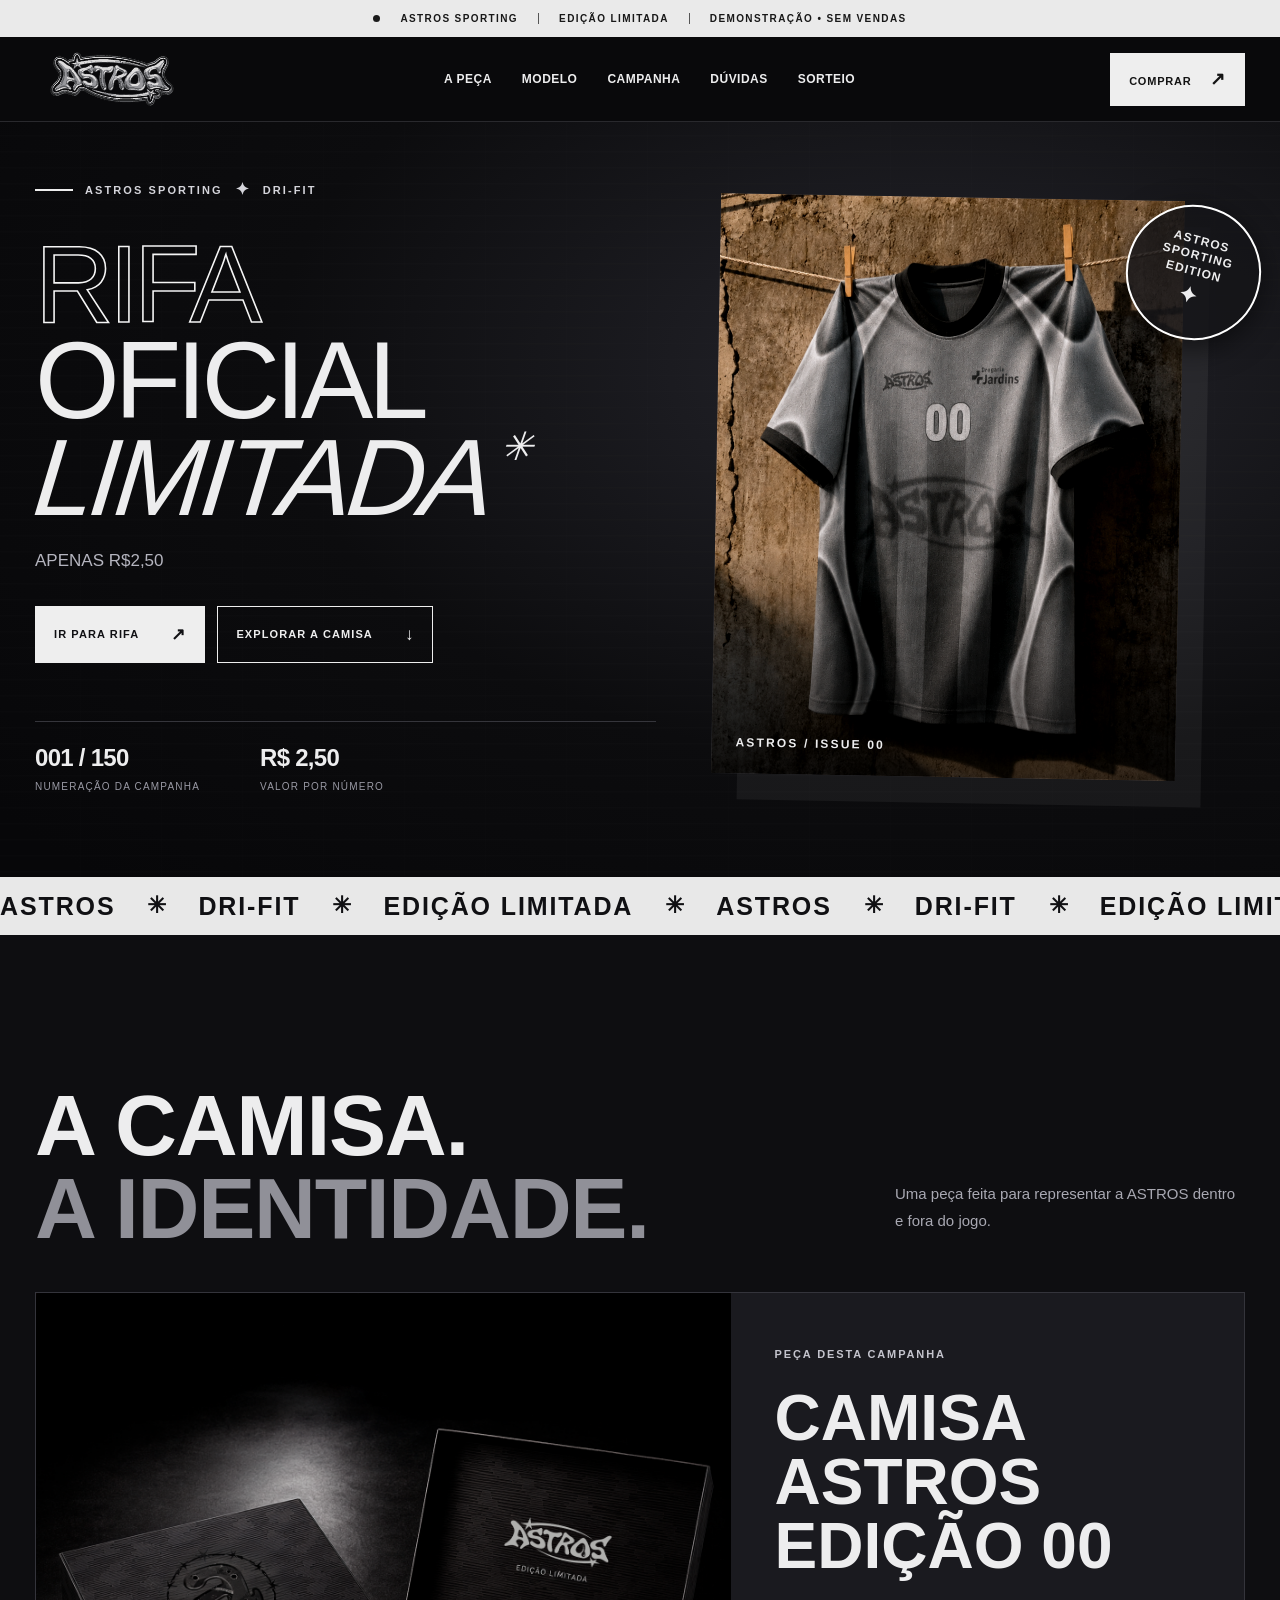
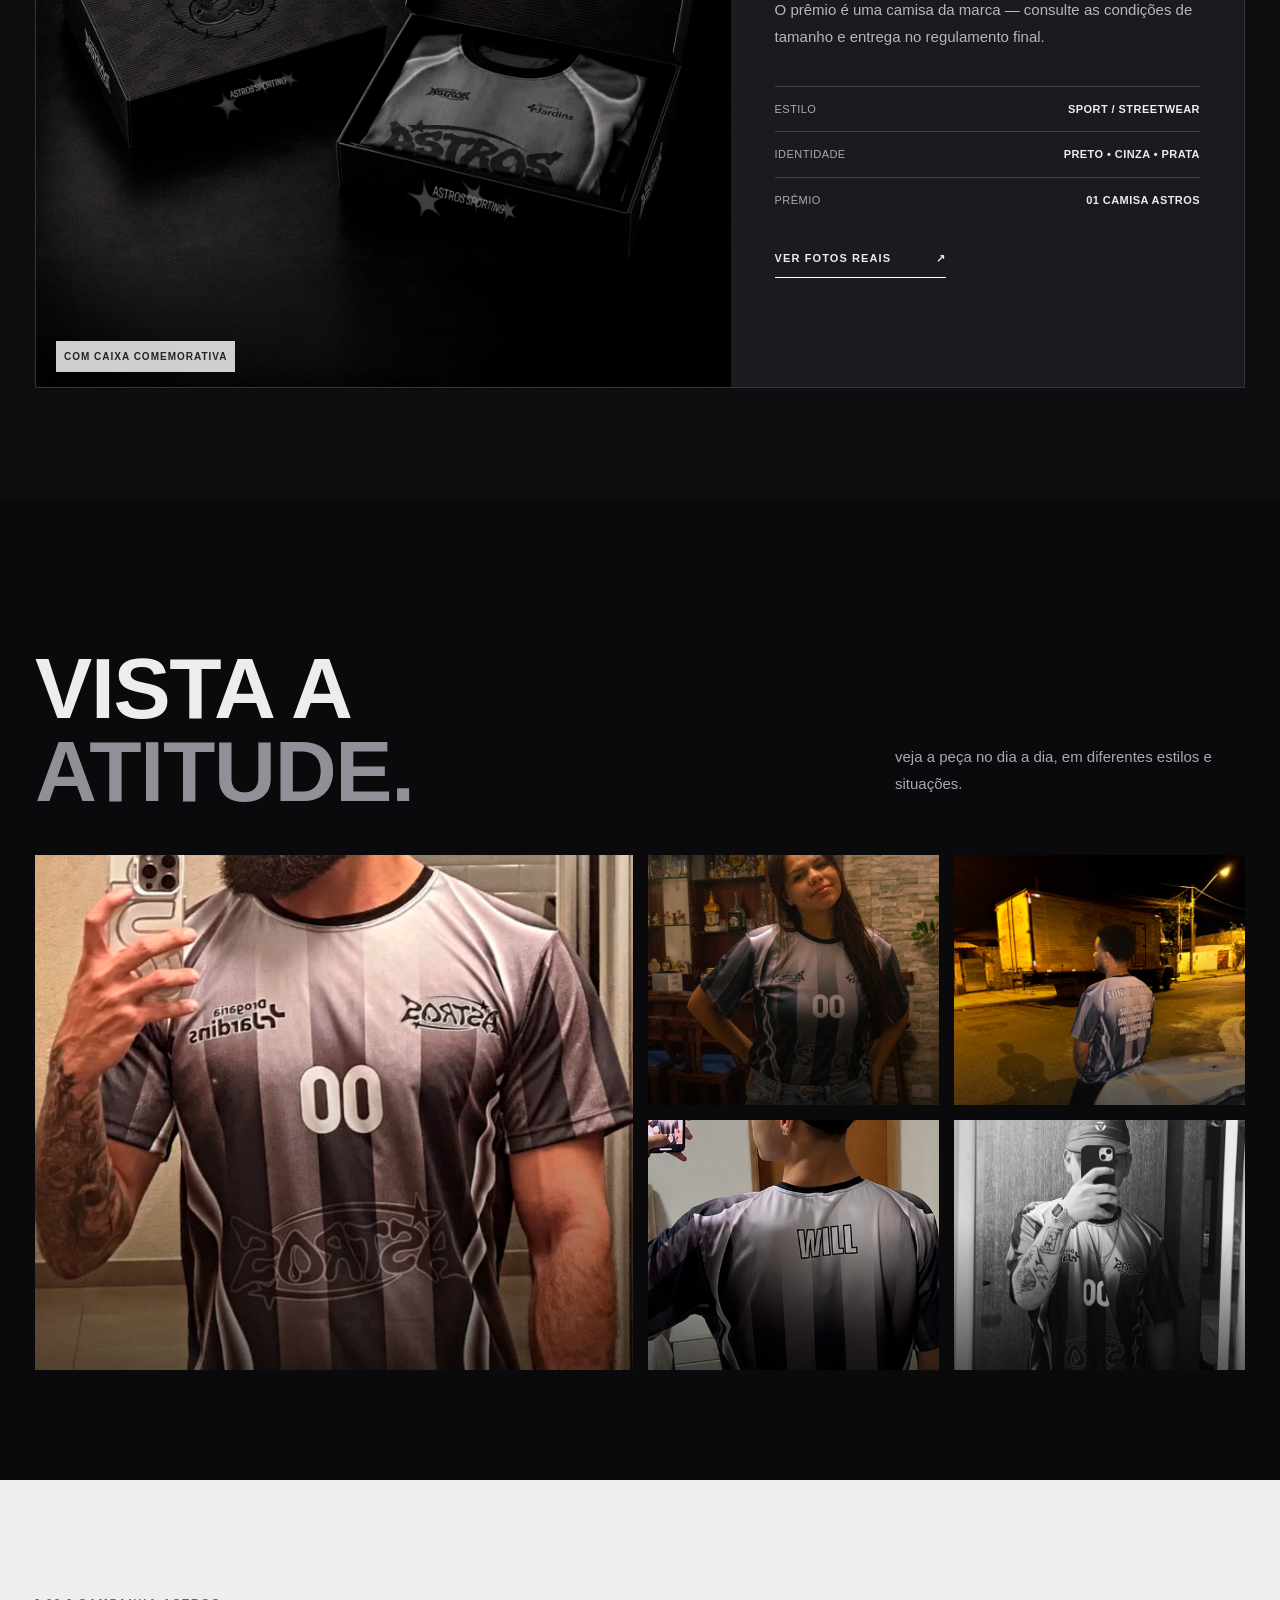
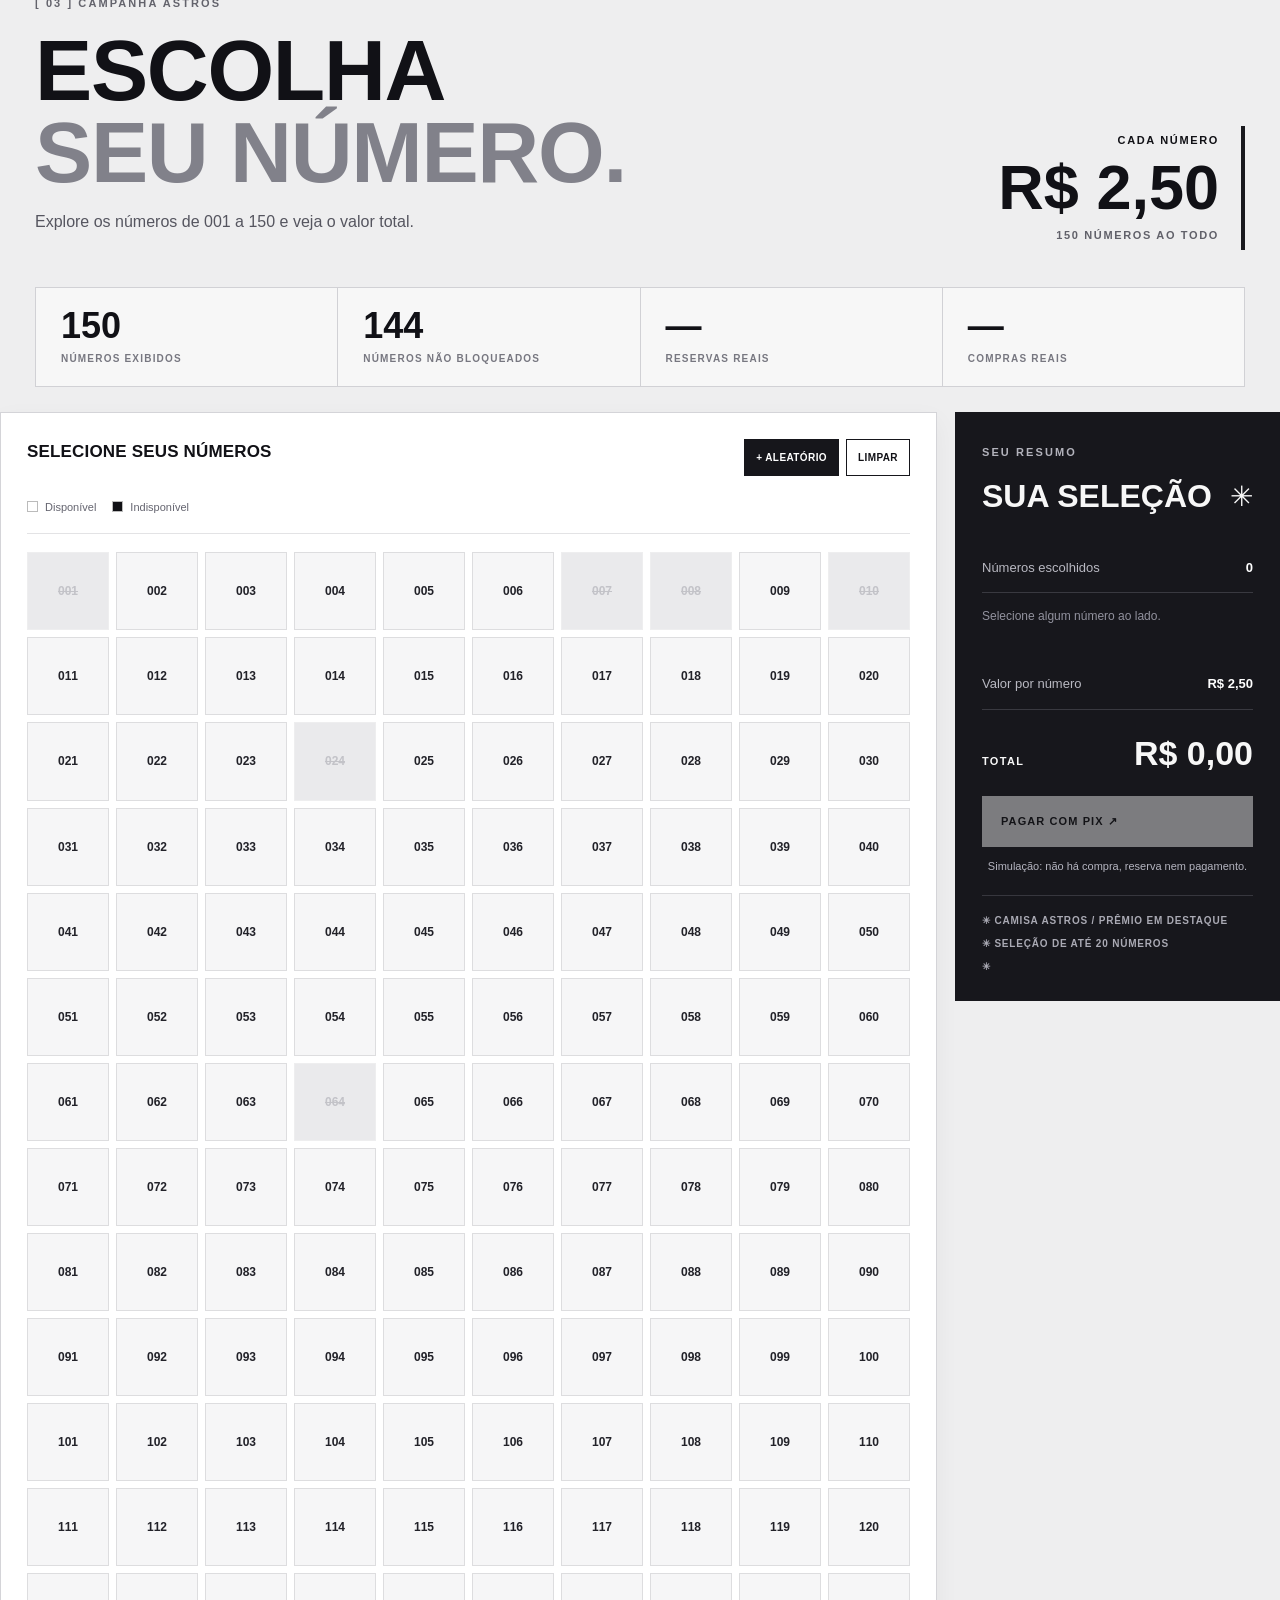
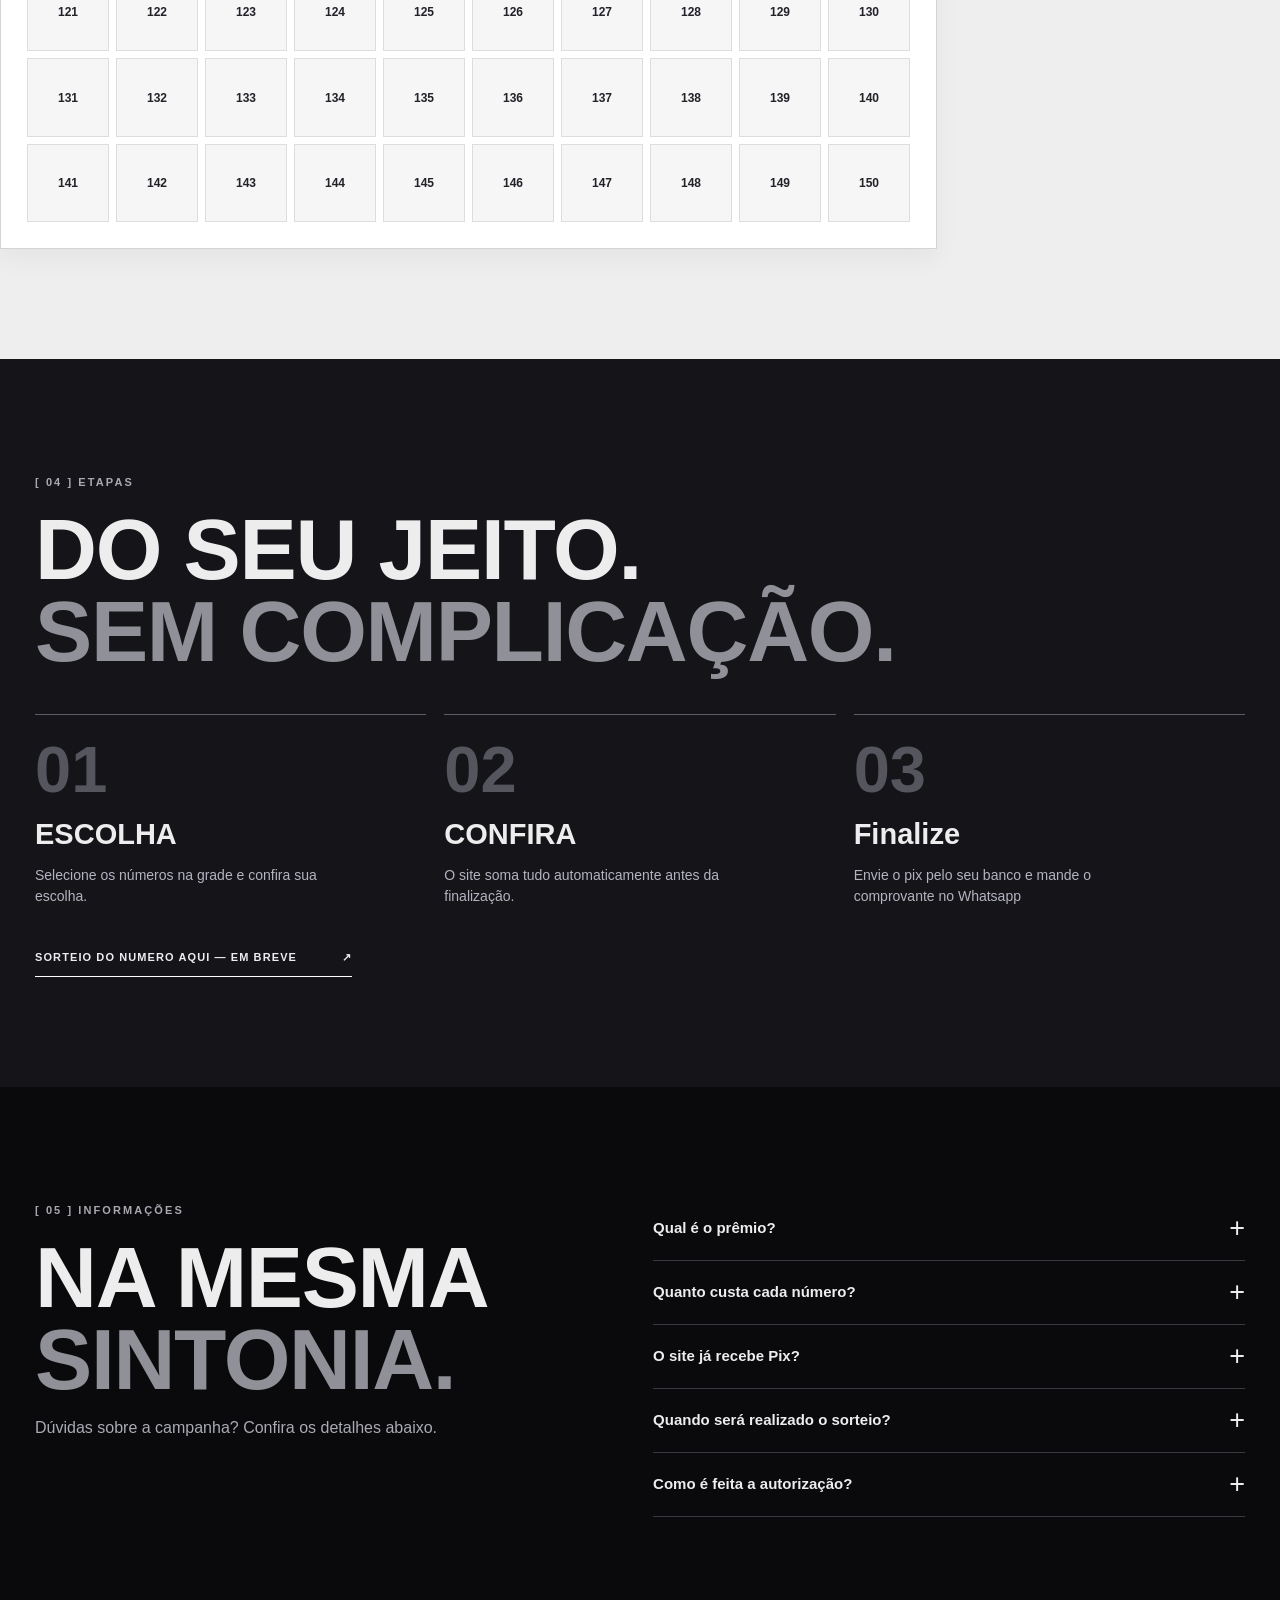
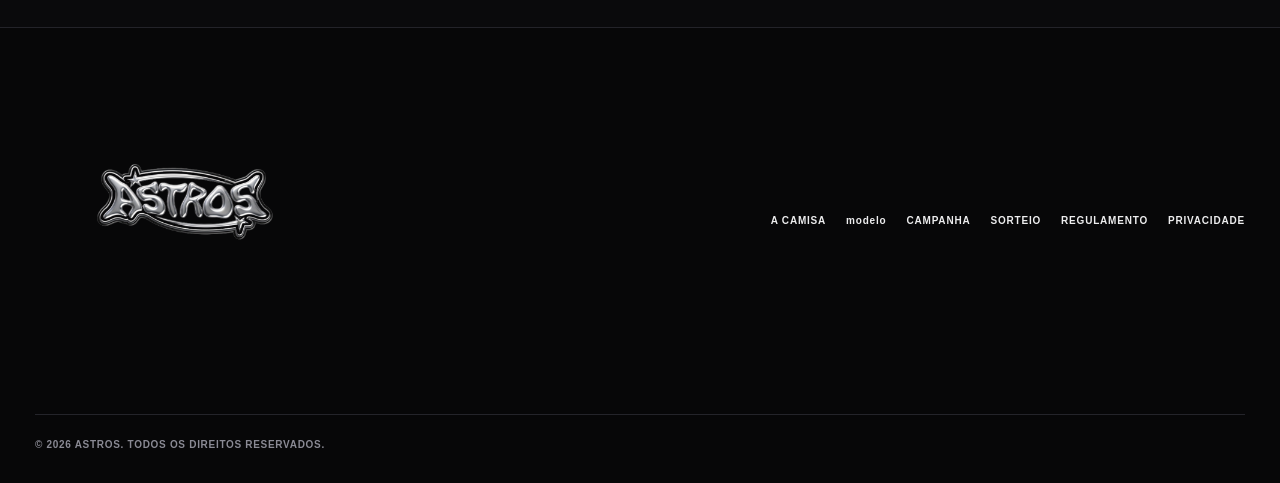
==== index.html @ 2b21400e "Update index.html" ====
<!DOCTYPE html>

<html lang="pt-BR">

<head>
    <meta charset="utf-8" />
    <meta content="width=device-width,initial-scale=1" name="viewport" />
    <meta content="#09090b" name="theme-color" />
    <meta content="ASTROS — a marca, a coleção e a camisa oficial. Conheça a campanha e explore as peças."
        name="description" />
    <meta content="ASTROS | Camisa Oficial" property="og:title" />
    <meta content="Explore a camisa ASTROS. Identidade, atitude e estilo em cada detalhe." property="og:description" />
    <meta content="website" property="og:type" />
    <meta content="images/modelo-montagem.png" property="og:image" />
    <title>ASTROS | Edição 00 — Demonstração da Campanha</title>
    <link href="images/logo.png" rel="icon" type="image/png" />
    <link as="image" href="Street 2.png" rel="preload" />
    <link href="styles.css?v=20261111-logo2" rel="stylesheet" />
    <script defer src="checkout-config.js?v=recaptcha-v2-newkey-20261112"></script>
    <script defer src="app.js?v=bloqueados-008-064-20261112"></script>
    <script defer src="checkout-auto.js?v=recaptcha-v2-20261112"></script>
</head>

<body>
    <div class="announcement"><span class="announcement-dot"></span> ASTROS SPORTING <span
            class="announcement-rule"></span> EDIÇÃO LIMITADA <span class="announcement-rule"></span> <span
            id="announcementMode">DEMONSTRAÇÃO • SEM VENDAS</span></div>
    <header class="header">
        <div class="shell header-inner">
            <a aria-label="ASTROS — início" class="brand" href="#inicio"><img alt="ASTROS"
                    src="images/logo-astros-header.svg?v=20261111-logo2" /></a>
            <nav aria-label="Menu principal" class="nav"><a href="#colecao">A peça</a><a href="#modelo">modelo</a><a
                    href="#participar">Campanha</a><a href="#perguntas">Dúvidas</a><a href="sorteio.html">Sorteio</a></nav>
            <a class="nav-action" href="#participar">COMPRAR <span aria-hidden="true">↗</span></a>
        </div>
    </header>
    <main>
        <section class="hero" id="inicio">
            <div aria-hidden="true" class="hero-noise"></div>
            <div class="shell hero-grid">
                <div class="hero-copy">
                    <div class="micro"><span class="micro-line"></span> ASTROS SPORTING <span
                            class="micro-star">✦</span> DRI-FIT</div>
                    <div class="hero-headline"><span class="outline-word">RIFA</span><span>OFICIAL</span><span
                            class="slanted">LIMITADA<span class="flare">✳</span></span></div>
                    <p>APENAS R$2,50</p>
                    <div class="hero-buttons"><a class="btn btn-light" href="#participar">IR PARA RIFA
                            <span>↗</span></a><a class="btn btn-outline" href="#colecao">EXPLORAR A CAMISA
                            <span>↓</span></a></div>
                    <div class="hero-footer">
                        <div><strong>001 / 150</strong><small>NUMERAÇÃO DA CAMPANHA</small></div>
                        <div><strong>R$ 2,50</strong><small>VALOR POR NÚMERO</small></div>
                    </div>
                </div>
                <div class="hero-image-wrap">
                    <div class="hero-image-frame"><img alt="Modelo usando a camisa ASTROS cinza e preta"
                            fetchpriority="high" src="images/Street 2.png" /><span class="frame-number">ASTROS / ISSUE
                            00</span></div>
                    <div aria-hidden="true" class="hero-stamp"><span>ASTROS<br />SPORTING<br />EDITION</span><b>✦</b>
                    </div>
                </div>
            </div>
            <div aria-hidden="true" class="ticker">
                <div class="ticker-track">
                    <div class="ticker-group"><span>ASTROS</span><span class="ticker-star">✳</span><span>DRI-FIT</span><span class="ticker-star">✳</span><span>EDIÇÃO LIMITADA</span><span class="ticker-star">✳</span><span>ASTROS</span><span class="ticker-star">✳</span><span>DRI-FIT</span><span class="ticker-star">✳</span><span>EDIÇÃO LIMITADA</span><span class="ticker-star">✳</span></div>
                    <div class="ticker-group"><span>ASTROS</span><span class="ticker-star">✳</span><span>DRI-FIT</span><span class="ticker-star">✳</span><span>EDIÇÃO LIMITADA</span><span class="ticker-star">✳</span><span>ASTROS</span><span class="ticker-star">✳</span><span>DRI-FIT</span><span class="ticker-star">✳</span><span>EDIÇÃO LIMITADA</span><span class="ticker-star">✳</span></div>
                </div>
            </div>
        </section>
        <section class="collection section-pad" id="colecao">
            <div class="shell">
                <div class="section-intro">
                    <div><span class="overline"></span>
                        <h2>A CAMISA.<br /><em>A IDENTIDADE.</em></h2>
                    </div>
                    <p>Uma peça feita para representar a ASTROS dentro e fora do jogo.</p>
                </div>
                <div class="collection-layout">
                    <div class="collection-image"><img
                            alt="Design oficial ASTROS, com frente, costas e detalhes das mangas" loading="lazy"
                            src="images/caixa.png" /><span>COM CAIXA COMEMORATIVA </span></div>
                    <div class="collection-info"><span class="product-kicker">PEÇA DESTA CAMPANHA</span>
                        <h3>CAMISA ASTROS<br />EDIÇÃO 00</h3>
                        <p>O prêmio é uma camisa da marca — consulte as condições de tamanho e entrega no regulamento
                            final.</p>
                        <div class="detail-line"><span>ESTILO</span><b>SPORT / STREETWEAR</b></div>
                        <div class="detail-line"><span>IDENTIDADE</span><b>PRETO • CINZA • PRATA</b></div>
                        <div class="detail-line"><span>PRÊMIO</span><b>01 CAMISA ASTROS</b></div><a class="text-link"
                            href="#modelo">VER FOTOS REAIS <span>↗</span></a>
                    </div>
                </div>
            </div>
        </section>
        <section class="modelo section-pad" id="modelo">
            <div class="shell">
                <div class="section-intro">
                    <div><span class="overline"></span>
                        <h2>VISTA A<br /><em>ATITUDE.</em></h2>
                    </div>
                    <p>veja a peça no dia a dia, em diferentes estilos e situações.</p>
                </div>
                <div class="look-grid">
                    <figure class="look look-main"><img alt="Modelo usando a camisa ASTROS" loading="lazy"
                            src="images/modelo-lifestyle-1.png" />
                        <!-- <figcaption>01 / ASTROS REAL LIFE</figcaption> -->
                    </figure>
                    <figure class="look"><img alt="Modelo com camisa ASTROS em pose esportiva" loading="lazy"
                            src="images/modelo-lifestyle-2.png" />
                        <!-- <figcaption>02 / ON THE MOVE</figcaption> -->
                    </figure>
                    <!-- <figure class="look"><img alt="Modelo com camisa ASTROS em pose esportiva" loading="lazy"
                            src="images/Selfie em Parede Branca Texturizada.png" />
                        <figcaption>02 / ON THE MOVE</figcaption>
                    </figure> -->
                    <figure class="look"><img alt="Camisa ASTROS vista de costas" loading="lazy"
                            src="images/modelo-costas.png" />
                        <!-- <figcaption>03 / BACK DETAILS</figcaption> -->
                    </figure>
                    <figure class="look"><img alt="Modelo em fotografia preto e branco usando ASTROS" loading="lazy"
                            src="images/Colagem de selfies com camisa esportiva.png" />
                        <!-- <figcaption>04 / STREET UNIFORM</figcaption> -->
                    </figure>
                    <figure class="look"><img alt="Modelo usando a camisa oficial em selfie" loading="lazy"
                            src="images/modelo-lifestyle-3.png" />
                        <!-- <figcaption>05 / COMMUNITY</figcaption> -->
                    </figure>
                </div>
            </div>
        </section>
        <section class="campaign section-pad" id="participar">
            <div class="shell">
                <div class="campaign-top">
                    <div><span class="overline">[ 03 ] CAMPANHA ASTROS</span>
                        <h2>ESCOLHA<br /><em>SEU NÚMERO.</em></h2>
                        <p>Explore os números de 001 a 150 e veja o valor total.</p>
                    </div>
                    <div class="price-mark"><small>CADA NÚMERO</small><strong>R$ 2,50</strong><span>150 NÚMEROS AO
                            TODO</span></div>
                </div>
                <div class="stats">
                    <div><b id="statTotal">150</b><small>NÚMEROS EXIBIDOS</small></div>
                    <div><b id="statAvailable">150</b><small>DISPONIBILIDADE NÃO VERIFICADA</small></div>
                    <div><b id="statReserved">—</b><small>RESERVAS REAIS</small></div>
                    <div><b id="statSold">—</b><small>COMPRAS REAIS</small></div>
                </div>
        
                                           <div><strong></strong>
                        <p></p>
                    </div>
                </div>

                <div class="pick-layout">
                    <div class="picker-panel">
                        <div class="pick-header">
                            <div> <h3>SELECIONE SEUS NÚMEROS</h3><span id="numbersHelp"></span>
                            </div>
                            <div class="pick-tools"><button class="tiny-btn" id="randomBtn" type="button">+
                                    ALEATÓRIO</button><button class="tiny-btn ghost" id="clearBtn"
                                    type="button">LIMPAR</button></div>
                        </div>
                        <div class="number-key"><span><i class="key-free"></i> Disponível</span><span><i
                                    class="key-selected"></i> Comprados</span></div>
                        <div aria-label="Grade de números da campanha" class="number-grid" id="numberGrid"></div>
                    </div>
                    <aside class="checkout-panel"><span class="overline">SEU RESUMO</span>
                        <h3>SUA SELEÇÃO<span>✳</span></h3>
                        <div class="sum-line"><span>Números escolhidos</span><strong id="chosenCount">0</strong></div>
                        <div class="chosen" id="chosenNumbers"><span>Selecione algum número ao lado.</span></div>
                        <div class="sum-line"><span>Valor por número</span><strong>R$ 2,50</strong></div>
                        <div class="sum-total"><small>TOTAL</small><strong id="orderTotal">R$ 0,00</strong></div><button
                            class="btn btn-light btn-checkout" disabled="" id="checkoutBtn" type="button">PAGAR COM PIX
                              ↗</button>
                        <p class="checkout-note" id="checkoutNote">Simulação: não há compra, reserva nem pagamento.</p>
                        <div class="checkout-features"><span>✳ CAMISA ASTROS / PRÊMIO EM DESTAQUE</span><span>✳ SELEÇÃO
                                DE ATÉ 20 NÚMEROS</span><span>✳</span></div>
                    </aside>
                </div>
            </div>
        </section>
        <section class="how section-pad">
            <div class="shell"><span class="overline">[ 04 ] ETAPAS</span>
                <h2>DO SEU JEITO.<br /><em>SEM COMPLICAÇÃO.</em></h2>
                <div class="steps">
                    <div><span>01</span>
                        <h3>ESCOLHA</h3>
                        <p>Selecione os números na grade e confira sua escolha.</p>
                    </div>
                    <div><span>02</span>
                        <h3>CONFIRA</h3>
                        <p>O site soma tudo automaticamente antes da finalização.</p>
                    </div>
                    <div><span>03</span>
                        <h3>Finalize</h3>
                        <p>Envie o pix pelo seu banco e mande o comprovante no Whatsapp</p>
                    </div>
                </div>
                <a class="text-link" href="sorteio.html">SORTEIO DO NUMERO AQUI — EM BREVE <span>↗</span></a>
            </div>
        </section>
        <section class="faq section-pad" id="perguntas">
            <div class="shell faq-layout">
                <div><span class="overline">[ 05 ] INFORMAÇÕES</span>
                    <h2>NA MESMA<br /><em>SINTONIA.</em></h2>
                    <p>Dúvidas sobre a campanha? Confira os detalhes abaixo.</p>
                </div>
                <div>
                    <details>
                        <summary>Qual é o prêmio?</summary>
                        <p>Uma camisa da marca ASTROS, conforme fotografias e características desta página. Tamanho,
                            entrega e condições serão detalhados no regulamento final.</p>
                    </details>
                    <details>
                        <summary>Quanto custa cada número?</summary>
                        <p>R$ 2,50. A campanha possui 150 números de 001 a 150.</p>
                    </details>
                    <details>
                        <summary>O site já recebe Pix?</summary>
                        <p>Não. O GitHub Pages é uma hospedagem estática: .</p>
                    </details>
                    <details>
                        <summary>Quando será realizado o sorteio?</summary>
                        <p id="drawInfo">A data e o procedimento serão publicados com o regulamento antes da abertura
                            para pagamentos.</p>
                    </details>
                    <details>
                        <summary>Como é feita a autorização?</summary>
                        <p id="legalInfo"></p>
                    </details>
                </div>
            </div>
        </section>
    </main>
    <footer class="footer">
        <div class="shell">
            <div class="footer-top"><a class="footer-logo" href="#inicio"><img alt="ASTROS"
                        src="images/astros-logo.png" /></a>
                <div class="footer-nav"><a href="#colecao">A CAMISA</a><a href="#modelo">modelo</a><a
                        href="#participar">CAMPANHA</a><a href="sorteio.html">SORTEIO</a><a href="regulamento.html">REGULAMENTO</a><a
                        href="privacidade.html">PRIVACIDADE</a></div>
            </div>
            <div class="footer-bottom"><span>© 2026 ASTROS. TODOS OS DIREITOS RESERVADOS.</span><span
                    id="footerLegal"></span></div>
        </div>
    </footer>
    <div class="modal-overlay" hidden="" id="modal">
        <div aria-labelledby="modalTitle" aria-modal="true" class="modal" role="dialog"><button aria-label="Fechar"
                class="modal-close" id="modalClose" type="button">✕</button><span class="overline">FINALIZE SUA COMPRA!
                </span>
            <h2 id="modalTitle">SEU RESUMO<em> DE TESTE.</em></h2>
            <p>Números escolhidos: <strong id="previewNumbers"></strong></p>
            <p>Total: <strong id="previewTotal"></strong></p>
            <p>
                ASTROS.</p><button class="btn btn-light modal-submit" id="previewClose" type="button">ENVIAR COMPROVANTE VIA WHATSAPP
                </button>
        </div>
    </div>
</body>

</html>
---- styles.css ----
:root {
    color-scheme: dark;
    --bg: #09090b;
    --ink: #ededee;
    --muted: #a0a0aa;
    --line: #2a2a2e;
    --card: #161619;
    --accent: #f6f6f6
}

* {
    box-sizing: border-box
}

html {
    scroll-behavior: smooth
}

body {
    margin: 0;
    background: var(--bg);
    color: var(--ink);
    font-family: Arial, Helvetica, sans-serif;
    line-height: 1.5;
    -webkit-font-smoothing: antialiased
}

img {
    max-width: 100%;
    display: block
}

button,
input,
textarea {
    font: inherit
}

button {
    cursor: pointer
}

button:disabled {
    cursor: not-allowed;
    opacity: .47
}

a {
    color: inherit;
    text-decoration: none
}

a:hover {
    opacity: .86
}

:focus-visible {
    outline: 2px solid white;
    outline-offset: 4px
}

[hidden] {
    display: none !important
}

.shell {
    width: min(1210px, calc(100% - 52px));
    margin: auto
}

.section-pad {
    padding: 110px 0
}

.announcement {
    height: 37px;
    display: flex;
    gap: 20px;
    justify-content: center;
    align-items: center;
    background: #eaeaea;
    color: #181818;
    font-size: 10px;
    letter-spacing: .14em;
    font-weight: 900
}

.announcement-dot {
    width: 7px;
    height: 7px;
    background: #1b1b1b;
    border-radius: 50%
}

.announcement-rule {
    height: 11px;
    width: 1px;
    background: #555
}

.header {
    position: sticky;
    top: 0;
    z-index: 40;
    background: rgba(10, 10, 12, .93);
    border-bottom: 1px solid #29292d;
    backdrop-filter: blur(15px)
}

.header-inner {
    height: 84px;
    display: flex;
    align-items: center;
    justify-content: space-between;
    gap: 24px;
}

/* O logo original tem margens transparentes; esta janela enquadra apenas a marca. */
/* Logo ASTROS: ocupa a caixa do cabeçalho sem recortes ou ampliações. */
.header .brand {
    display: flex;
    align-items: center;
    justify-content: center;
    flex: 0 0 154px;
    width: 154px;
    height: 60px;
    min-width: 0;
    overflow: visible;
}
.header .brand img {
    display: block;
    position: static;
    flex: none;
    width: 140px;
    height: 54px;
    max-width: 100%;
    max-height: 100%;
    object-fit: contain;
    object-position: center;
    transform: none;
}

.nav { order: 1; }
.nav-action { order: 3; justify-self: end; } */

.brand {
    display: flex;
    align-items: center;
    flex: none;
    height: 84px;           /* mesma altura do header */
}

.brand img {
    width: 139px;
    height: 67px;
    object-fit: contain;
    transform: scale(2.5);  /* ajuste aqui o tamanho: 2, 2.5, 3... */
    transform-origin: left center;
}
.nav {
    display: flex;
    gap: 30px;
    font-size: 12px;
    letter-spacing: .04em;
    text-transform: uppercase;
    font-weight: 800
}

.nav-action {
    padding: 13px 19px;
    background: #eee;
    color: #141414;
    font-size: 11px;
    letter-spacing: .07em;
    font-weight: 900
}

.nav-action span {
    font-size: 18px;
    margin-left: 15px
}

.hero {
    position: relative;
    isolation: isolate;
    overflow: hidden;
    background: radial-gradient(ellipse at 73% 30%, #25252c 0%, #0c0c0e 50%, #070709 90%)
}

.hero-noise {
    position: absolute;
    inset: 0;
    z-index: -1;
    opacity: .27;
    background: repeating-linear-gradient(0deg, transparent 0 14px, rgba(255, 255, 255, .03) 15px 16px), repeating-linear-gradient(90deg, transparent 0 80px, rgba(255, 255, 255, .02) 80px 81px)
}

.hero-grid {
    min-height: 680px;
    display: grid;
    grid-template-columns: 1.08fr .92fr;
    align-items: center;
    gap: 5%;
    padding: 55px 0 80px
}

.micro {
    display: flex;
    gap: 12px;
    align-items: center;
    color: #d5d5db;
    font-size: 11px;
    letter-spacing: .19em;
    font-weight: 800
}

.micro-line {
    width: 38px;
    height: 2px;
    background: #eee
}

.micro-star {
    font-size: 17px
}

.hero-headline {
    margin: 34px 0 20px;
    display: flex;
    flex-direction: column;
    font-family: Impact, 'Arial Narrow', Arial, sans-serif;
    font-stretch: condensed;
    font-size: clamp(66px, 8.5vw, 130px);
    line-height: .89;
    letter-spacing: -.045em
}

.hero-headline>span {
    display: block
}

.hero-headline .outline-word {
    -webkit-text-stroke: 1.6px #f5f5f5;
    color: transparent
}

.hero-headline .slanted {
    font-style: italic;
    transform: skew(-6deg);
    transform-origin: left
}

.flare {
    font-size: .36em;
    vertical-align: top;
    margin-left: 8px
}

.hero-copy>p {
    font-size: 17px;
    max-width: 530px;
    color: #b5b5bf;
    line-height: 1.7
}

.hero-buttons {
    display: flex;
    gap: 12px;
    flex-wrap: wrap;
    margin-top: 30px
}

.btn {
    display: inline-flex;
    justify-content: space-between;
    align-items: center;
    gap: 32px;
    border-radius: 0;
    min-height: 51px;
    padding: 15px 18px;
    border: 1px solid #eee;
    font-weight: 900;
    font-size: 11px;
    letter-spacing: .1em;
    transition: transform .16s, background .16s
}

.btn span {
    font-size: 17px
}

.btn:hover {
    transform: translateY(-2px);
    opacity: 1
}

.btn-light {
    background: #eee;
    color: #101013
}

.btn-outline {
    background: transparent;
    color: #eee
}

.hero-footer {
    display: flex;
    gap: 60px;
    margin-top: 58px;
    padding-top: 22px;
    border-top: 1px solid #35353b
}

.hero-footer strong {
    display: block;
    font-size: 24px;
    line-height: 1.2;
    letter-spacing: -.03em
}

.hero-footer small {
    font-size: 10px;
    letter-spacing: .12em;
    color: #9999a4
}

.hero-image-wrap {
    position: relative;
    padding: 10px 25px 10px 0
}

.hero-image-frame {
    overflow: hidden;
    position: relative;
    background: #303036;
    aspect-ratio: 4/5;
    max-height: 580px;
    box-shadow: 26px 26px 0 rgba(255, 255, 255, .055);
    transform: rotate(1deg)
}

.hero-image-frame img {
    width: 100%;
    height: 100%;
    object-fit: cover;
    object-position: center 31%;
    filter: grayscale(.19) contrast(1.08)
}

.hero-image-frame:after {
    content: '';
    position: absolute;
    inset: 0;
    background: linear-gradient(0deg, rgba(0, 0, 0, .68), transparent 33%)
}

.frame-number {
    position: absolute;
    z-index: 2;
    bottom: 22px;
    left: 24px;
    font-size: 12px;
    letter-spacing: .18em;
    font-weight: 900
}

.hero-stamp {
    width: 135px;
    height: 135px;
    border: 2px solid white;
    border-radius: 50%;
    position: absolute;
    top: 3%;
    right: -3%;
    display: flex;
    flex-direction: column;
    align-items: center;
    justify-content: center;
    text-align: center;
    transform: rotate(15deg);
    background: rgba(20, 20, 24, .85);
    box-shadow: 0 8px 30px #0009
}

.hero-stamp span {
    font-size: 12px;
    letter-spacing: .1em;
    font-weight: 900;
    line-height: 1.3
}

.hero-stamp b {
    font-size: 22px
}

.ticker {
    background: #e8e8e8;
    color: #101013;
    overflow: hidden;
    height: 58px;
    display: flex;
    align-items: center;
    font: 900 clamp(19px, 2.2vw, 25px)/1 Impact, 'Arial Narrow', sans-serif;
    letter-spacing: .075em;
    white-space: nowrap;
}
.ticker-track {
    display: flex;
    align-items: center;
    width: max-content;
    animation: ticker-scroll 33s linear infinite;
    will-change: transform;
}
.ticker-group {
    display: flex;
    align-items: center;
    flex: none;
    gap: clamp(18px, 2.5vw, 36px);
    padding-right: clamp(18px, 2.5vw, 36px);
}
.ticker-group span {
    display: inline-flex;
    align-items: center;
    flex: none;
}
.ticker-group .ticker-star {
    font: 900 .9em/1 Arial, Helvetica, sans-serif;
    letter-spacing: 0;
}
@keyframes ticker-scroll {
    to { transform: translateX(-50%); }
}

.overline {
    display: inline-block;
    font-size: 11px;
    letter-spacing: .19em;
    font-weight: 900;
    color: #a8a8b1
}

.section-intro {
    display: flex;
    justify-content: space-between;
    gap: 50px;
    align-items: end;
    margin-bottom: 43px
}

.section-intro>p {
    max-width: 350px;
    color: #a8a8b2;
    font-size: 15px;
    line-height: 1.8
}

.section-intro h2,
.campaign h2,
.how h2,
.faq h2,
.modal h2 {
    margin: 15px 0 0;
    font-family: Impact, 'Arial Narrow', sans-serif;
    letter-spacing: -.015em;
    font-size: clamp(51px, 6.7vw, 88px);
    line-height: .96;
    font-weight: 900
}

.section-intro em,
.campaign h2 em,
.how h2 em,
.faq h2 em,
.modal h2 em {
    font-style: normal;
    color: #909098
}

.collection {
    background: #0e0e11
}

.collection-layout {
    display: grid;
    grid-template-columns: 1.15fr .85fr;
    gap: 0;
    border: 1px solid #34343b
}

.collection-image {
    background: #eee;
    display: flex;
    flex-direction: column;
    justify-content: center;
    min-width: 0;
    position: relative
}

.collection-image img {
    width: 100%;
    height: 100%;
    object-fit: contain
}

.collection-image>span {
    position: absolute;
    bottom: 15px;
    left: 20px;
    color: #242428;
    font-size: 10px;
    font-weight: 900;
    letter-spacing: .1em;
    background: #f3f3f3d9;
    padding: 8px
}

.collection-info {
    padding: 48px 44px 40px;
    background: #1a1a1f
}

.product-kicker {
    color: #c4c4cd;
    font-size: 11px;
    font-weight: 900;
    letter-spacing: .17em
}

.collection-info h3 {
    font: 900 clamp(43px, 5vw, 65px)/1 Impact, 'Arial Narrow', sans-serif;
    margin: 21px 0 18px
}

.collection-info p {
    font-size: 15px;
    color: #b6b6c0;
    line-height: 1.8;
    margin-bottom: 36px
}

.detail-line {
    display: flex;
    justify-content: space-between;
    gap: 20px;
    border-top: 1px solid #414149;
    padding: 14px 0;
    font-size: 11px;
    letter-spacing: .04em
}

.detail-line span {
    color: #aaaab3
}

.detail-line b {
    text-align: right;
    font-size: 11px
}

.text-link {
    font-size: 11px;
    letter-spacing: .1em;
    font-weight: 900;
    display: inline-flex;
    gap: 45px;
    border-bottom: 1px solid white;
    padding-bottom: 10px;
    margin-top: 28px
}

.modelo {
    background: #0a0a0c
}

.look-grid {
    display: grid;
    grid-template-columns: repeat(4, 1fr);
    grid-template-rows: 250px 250px;
    gap: 15px
}

.look {
    margin: 0;
    position: relative;
    overflow: hidden;
    background: #25252b;
    isolation: isolate
}

.look-main {
    grid-column: span 2;
    grid-row: span 2
}

.look img {
    width: 100%;
    height: 100%;
    object-fit: cover;
    transition: transform .4s
}

.look:hover img {
    transform: scale(1.04)
}

.look:nth-child(3) img {
    object-position: center 30%
}

.look:after {
    content: "";
    position: absolute;
    inset: 40% 0 0;
    background: linear-gradient(0deg, #0009, transparent);
    pointer-events: none
}

.look figcaption {
    position: absolute;
    bottom: 14px;
    left: 15px;
    z-index: 2;
    font-size: 10px;
    font-weight: 900;
    letter-spacing: .12em
}

.campaign {
    background: #eeeeef;
    color: #111116
}

.campaign .overline {
    color: #63636c
}

.campaign h2 em {
    color: #81818a
}

.campaign-top {
    display: flex;
    justify-content: space-between;
    gap: 35px;
    align-items: end
}

.campaign-top>div:first-child>p {
    max-width: 570px;
    color: #55555f
}

.price-mark {
    width: 290px;
    flex: none;
    text-align: right;
    border-right: 4px solid #19191e;
    padding: 6px 22px
}

.price-mark small,
.price-mark span {
    display: block;
    font-size: 11px;
    letter-spacing: .15em;
    font-weight: 900
}

.price-mark strong {
    display: block;
    font: 900 63px/1 Impact, 'Arial Narrow', sans-serif;
    margin: 8px 0
}

.price-mark span {
    color: #61616a
}

.stats {
    margin: 37px 0 25px;
    display: grid;
    grid-template-columns: repeat(4, 1fr);
    gap: 1px;
    background: #d1d1d5;
    border: 1px solid #d1d1d5
}

.stats>div {
    background: #f7f7f7;
    padding: 20px 25px
}

.stats b {
    display: block;
    font: 900 36px/1 Impact, 'Arial Narrow', sans-serif
}

.stats small {
    display: block;
    margin-top: 7px;
    font-size: 10px;
    font-weight: 900;
    letter-spacing: .12em;
    color: #777780
}

.state-banner {
    display: flex;
    gap: 15px;
    background: #e1e1e4;
    border-left: 4px solid #3d3d46;
    padding: 18px 21px;
    margin-bottom: 22px
}

.state-icon {
    font-size: 90px;
    line-height: 1.2
}

.state-banner strong {
    font-size: 13px
}

.state-banner p {
    font-size: 13px;
    color: #51515d;
    margin: 4px 0 0
}

.resume-order {
    display: flex;
    align-items: center;
    justify-content: space-between;
    gap: 15px;
    padding: 17px 21px;
    margin: 0 0 20px;
    background: #dcdce1;
    border-left: 4px solid #101014;
    font-size: 12px;
    font-weight: 900;
    letter-spacing: .04em
}

.pick-layout {
    display: grid;
    grid-template-columns: minmax(0, 1fr) 325px;
    align-items: start;
    gap: 18px
}

.picker-panel,
.checkout-panel {
    background: #fff;
    padding: 26px;
    border: 1px solid #d4d4d8;
    box-shadow: 0 9px 24px #0000000c
}

.pick-header {
    display: flex;
    justify-content: space-between;
    gap: 15px;
    align-items: flex-start
}

.pick-header h3 {
    margin: 0;
    font-size: 17px;
    letter-spacing: .01em
}

.pick-header span {
    font-size: 12px;
    color: #73737c
}

.pick-tools {
    display: flex;
    gap: 7px;
    flex-wrap: wrap;
    justify-content: flex-end
}

.tiny-btn {
    border: 1px solid #16161b;
    background: #16161b;
    color: white;
    font-weight: 900;
    font-size: 10px;
    letter-spacing: .04em;
    padding: 10px 11px;
    white-space: nowrap
}

.tiny-btn.ghost {
    background: white;
    color: #111116
}

.number-key {
    display: flex;
    flex-wrap: wrap;
    gap: 16px;
    margin: 23px 0 18px;
    padding-bottom: 18px;
    border-bottom: 1px solid #e3e3e5
}

.number-key span {
    display: flex;
    align-items: center;
    gap: 7px;
    color: #64646f;
    font-size: 11px
}

.number-key i {
    width: 11px;
    height: 11px;
    border: 1px solid #bbb;
    display: block
}

.key-selected {
    background: #111115
}

.key-busy {
    background: #d4d4d8
}

.number-grid {
    display: grid;
    grid-template-columns: repeat(10, minmax(0, 1fr));
    gap: 7px
}

.number {
    aspect-ratio: 1.05;
    border: 1px solid #dddddf;
    background: #f6f6f7;
    color: #222229;
    font-weight: 900;
    font-size: 12px;
    transition: transform .13s, background .13s
}

.number:hover:not(:disabled) {
    transform: translateY(-2px);
    background: #e5e5ea
}

.number[aria-pressed='true'] {
    background: #101014;
    color: white;
    border-color: #101014
}

.number:disabled {
    background: #d3d3d8;
    color: #81818c;
    text-decoration: line-through
}

.checkout-panel {
    background: #17171c;
    color: #f7f7f7;
    border-color: #17171c;
    position: sticky;
    top: 105px;
    box-shadow: none
}

.checkout-panel .overline {
    color: #b3b3bc
}

.checkout-panel h3 {
    font: 900 32px/1 Impact, 'Arial Narrow', sans-serif;
    margin: 17px 0 30px;
    display: flex;
    justify-content: space-between
}

.checkout-panel h3 span {
    font: 28px Arial
}

.sum-line {
    display: flex;
    justify-content: space-between;
    font-size: 13px;
    padding: 15px 0;
    border-bottom: 1px solid #393940;
    color: #b9b9c2
}

.sum-line strong {
    color: white
}

.chosen {
    min-height: 66px;
    padding: 14px 0;
    display: flex;
    gap: 6px;
    flex-wrap: wrap;
    align-content: flex-start;
    color: #92929e;
    font-size: 12px
}

.chip {
    font-size: 11px;
    background: #e7e7e9;
    color: #151519;
    padding: 6px 9px;
    font-weight: 900
}

.sum-total {
    display: flex;
    align-items: end;
    justify-content: space-between;
    padding: 26px 0
}

.sum-total small {
    font-size: 11px;
    font-weight: 900;
    letter-spacing: .12em
}

.sum-total strong {
    font: 900 34px/1 Impact, 'Arial Narrow', sans-serif
}

.btn-checkout {
    width: 100%;
    justify-content: space-between
}

.checkout-note {
    font-size: 11px;
    color: #b5b5c0;
    text-align: center
}

.checkout-features {
    border-top: 1px solid #37373e;
    margin-top: 21px;
    padding-top: 17px;
    display: grid;
    gap: 8px;
    color: #aaaab4;
    font-size: 10px;
    letter-spacing: .08em;
    font-weight: 800
}

.how {
    background: #141419
}

.how .overline {
    color: #aaaab5
}

.steps {
    display: grid;
    grid-template-columns: repeat(3, 1fr);
    gap: 18px;
    margin-top: 42px
}

.steps>div {
    border-top: 1px solid #5c5c65;
    padding-top: 22px
}

.steps span {
    display: block;
    font: 900 65px/1 Impact, sans-serif;
    color: #55555e
}

.steps h3 {
    font: 900 29px Impact, sans-serif;
    margin: 16px 0 9px
}

.steps p {
    color: #b4b4c0;
    max-width: 300px;
    font-size: 14px
}

.faq {
    background: #0a0a0c
}

.faq-layout {
    display: grid;
    grid-template-columns: 1fr 1.1fr;
    gap: 80px
}

.faq-layout>div:first-child>p {
    color: #aaaab5
}

.faq details {
    border-bottom: 1px solid #393941;
    padding: 18px 0
}

.faq summary {
    cursor: pointer;
    font-weight: 900;
    font-size: 15px;
    list-style: none;
    display: flex;
    align-items: center;
    justify-content: space-between;
    gap: 10px
}

.faq summary:after {
    content: '+';
    font-size: 27px;
    line-height: 1;
    font-weight: 400
}

.faq details[open] summary:after {
    content: '−'
}

.faq details p {
    color: #aaaab5;
    font-size: 13px;
    line-height: 1.8
}

.footer {
    background: #070708;
    border-top: 1px solid #232329
}

.footer-top {
    display: flex;
    justify-content: space-between;
    align-items: center;
    gap: 35px;
    padding: 43px 0;
    border-bottom: 1px solid #24242a
}

.footer-logo img {
    width: 300px
}

.footer-nav {
    display: flex;
    flex-wrap: wrap;
    gap: 20px;
    font-size: 10px;
    letter-spacing: .08em;
    font-weight: 900
}

.footer-bottom {
    padding: 22px 0 31px;
    display: flex;
    justify-content: space-between;
    gap: 20px;
    flex-wrap: wrap;
    color: #8a8a94;
    font-size: 10px;
    letter-spacing: .07em;
    font-weight: 800
}

.modal-overlay {
    position: fixed;
    inset: 0;
    background: #000d;
    z-index: 100;
    display: flex;
    justify-content: center;
    align-items: center;
    padding: 22px;
    overflow-y: auto
}

.modal {
    position: relative;
    max-height: calc(100vh - 44px);
    overflow: auto;
    width: min(100%, 545px);
    background: #16161b;
    border: 1px solid #44444b;
    padding: 37px
}

.modal-close {
    position: absolute;
    right: 16px;
    top: 12px;
    border: 0;
    background: transparent;
    color: white;
    font-size: 22px
}

.modal h2 {
    font-size: clamp(40px, 6vw, 58px);
    margin: 12px 0 22px
}

.modal label:not(.check) {
    display: block;
    font-size: 12px;
    letter-spacing: .04em;
    font-weight: 900;
    margin: 12px 0
}

.modal input:not([type='checkbox']),
.modal textarea {
    display: block;
    width: 100%;
    border: 1px solid #52525e;
    background: #0a0a0d;
    color: #fff;
    padding: 13px 14px;
    margin-top: 6px;
    border-radius: 0
}

.modal textarea {
    resize: vertical
}

.check {
    display: flex;
    align-items: flex-start;
    gap: 10px;
    margin: 17px 0;
    color: #b7b7c0;
    font-size: 12px
}

.check input {
    margin: 4px 0
}

.check a {
    text-decoration: underline;
    color: #fff
}

.checkout-summary {
    padding: 14px;
    background: #24242b;
    border-left: 2px solid white;
    font-size: 13px
}

.modal-submit {
    width: 100%;
    margin-top: 8px
}

.form-error {
    color: #ffc0c0;
    font-size: 12px;
    min-height: 22px
}

.pix-picture {
    min-height: 170px;
    background: #fff;
    display: flex;
    align-items: center;
    justify-content: center;
    padding: 18px;
    margin: 14px 0
}

.pix-picture img {
    width: min(230px, 100%)
}

.pix-picture p {
    color: #111
}

.pix-success {
    padding: 9px 14px;
    background: #282831;
    font-size: 12px;
    letter-spacing: .09em;
    font-weight: 900
}

.pix-note {
    color: #b4b4bf;
    font-size: 12px;
    line-height: 1.7
}

.pix-label {
    margin-top: 18px
}

.modal p {
    line-height: 1.7
}

@media(max-width:1080px) {
    .nav {
        gap: 18px
    }

    .hero-headline {
        font-size: clamp(65px, 8vw, 106px)
    }

    .pick-layout {
        grid-template-columns: minmax(0, 1fr) 300px
    }

    .picker-panel,
    .checkout-panel {
        padding: 20px
    }

    .number-grid {
        grid-template-columns: repeat(8, minmax(0, 1fr))
    }
}

@media(max-width:800px) {
    .shell {
        width: min(100% - 32px, 680px)
    }

    .nav {
        display: none
    }

    .header-inner {
        height: 72px
    }

    .hero-grid {
        grid-template-columns: 1fr;
        gap: 32px;
        padding: 50px 0 70px
    }

    .hero-copy {
        order: 1
    }

    .hero-image-wrap {
        order: 0;
        max-width: 460px;
        width: 100%;
        margin: auto
    }

    .hero-image-frame {
        aspect-ratio: 6/5;
        max-height: 430px;
        transform: none
    }

    .hero-image-frame img {
        object-position: center 30%
    }

    .hero-stamp {
        right: -2%;
        width: 110px;
        height: 110px
    }

    .hero-headline {
        font-size: clamp(64px, 12vw, 110px)
    }

    .hero-footer {
        margin-top: 30px
    }

    .section-pad {
        padding: 70px 0
    }

    .section-intro {
        display: block
    }

    .section-intro>p {
        max-width: 600px
    }

    .collection-layout,
    .pick-layout,
    .faq-layout {
        grid-template-columns: 1fr
    }

    .collection-info {
        padding: 30px
    }

    .look-grid {
        grid-template-columns: repeat(2, 1fr);
        grid-template-rows: repeat(3, 240px)
    }

    .look-main {
        grid-column: span 2;
        grid-row: span 1
    }

    .campaign-top {
        display: block
    }

    .price-mark {
        margin: 25px 0 0 auto
    }

    .checkout-panel {
        position: static
    }

    .number-grid {
        grid-template-columns: repeat(10, minmax(0, 1fr))
    }

    .footer-top {
        display: block
    }

    .footer-nav {
        margin-top: 28px
    }
}

@media(max-width:540px) {
    .announcement {
        font-size: 8px;
        gap: 8px;
        letter-spacing: .04em
    }

    .header-inner {
        height: 63px
    }

    .header .brand { flex-basis: 116px; width: 116px; height: 46px; }
    .header .brand img { width: 108px; height: 42px; max-height: 100%; transform: none; }

    .nav-action {
        padding: 11px;
        font-size: 9px
    }

    .nav-action span {
        margin-left: 3px
    }

    .hero-headline {
        font-size: clamp(52px, 14.4vw, 78px)
    }

    .hero-copy>p {
        font-size: 14px
    }

    .hero-buttons {
        flex-direction: column
    }

    .hero-buttons .btn {
        width: 100%
    }

    .hero-footer {
        gap: 23px
    }

    .hero-footer strong {
        font-size: 19px
    }

    .hero-footer small {
        font-size: 8px
    }

    .hero-stamp {
        right: 0;
        width: 90px;
        height: 90px
    }

    .hero-stamp span {
        font-size: 9px
    }

    .hero-stamp b {
        font-size: 16px
    }

    .section-intro h2,
    .campaign h2,
    .how h2,
    .faq h2 {
        font-size: clamp(42px, 13vw, 70px)
    }

    .collection-info h3 {
        font-size: 42px
    }

    .look-grid {
        display: grid;
        grid-template-columns: 1fr 1fr;
        grid-template-rows: repeat(3, 205px);
        gap: 8px
    }

    .look-main {
        grid-column: span 2
    }

    .look figcaption {
        font-size: 8px
    }

    .stats {
        grid-template-columns: 1fr 1fr
    }

    .stats>div {
        padding: 16px
    }

    .stats b {
        font-size: 31px
    }

    .stats small {
        font-size: 9px
    }

    .resume-order {
        display: grid
    }

    .price-mark {
        width: auto
    }

    .price-mark strong {
        font-size: 50px
    }

    .pick-header {
        display: block
    }

    .pick-tools {
        margin-top: 15px;
        justify-content: flex-start
    }

    .number-grid {
        grid-template-columns: repeat(6, minmax(0, 1fr))
    }

    .number {
        font-size: 11px
    }

    .number-key {
        gap: 11px
    }

    .number-key span {
        font-size: 10px
    }

    .steps {
        grid-template-columns: 1fr;
        gap: 20px
    }

    .footer-bottom {
        display: grid
    }

    .modal {
        padding: 22px
    }

    .ticker { font-size: 20px; height: 52px; }
}

@media(prefers-reduced-motion:reduce) {

    *,
    *:before,
    *:after {
        animation-duration: .01ms !important;
        scroll-behavior: auto !important;
        transition: none !important
    }
}
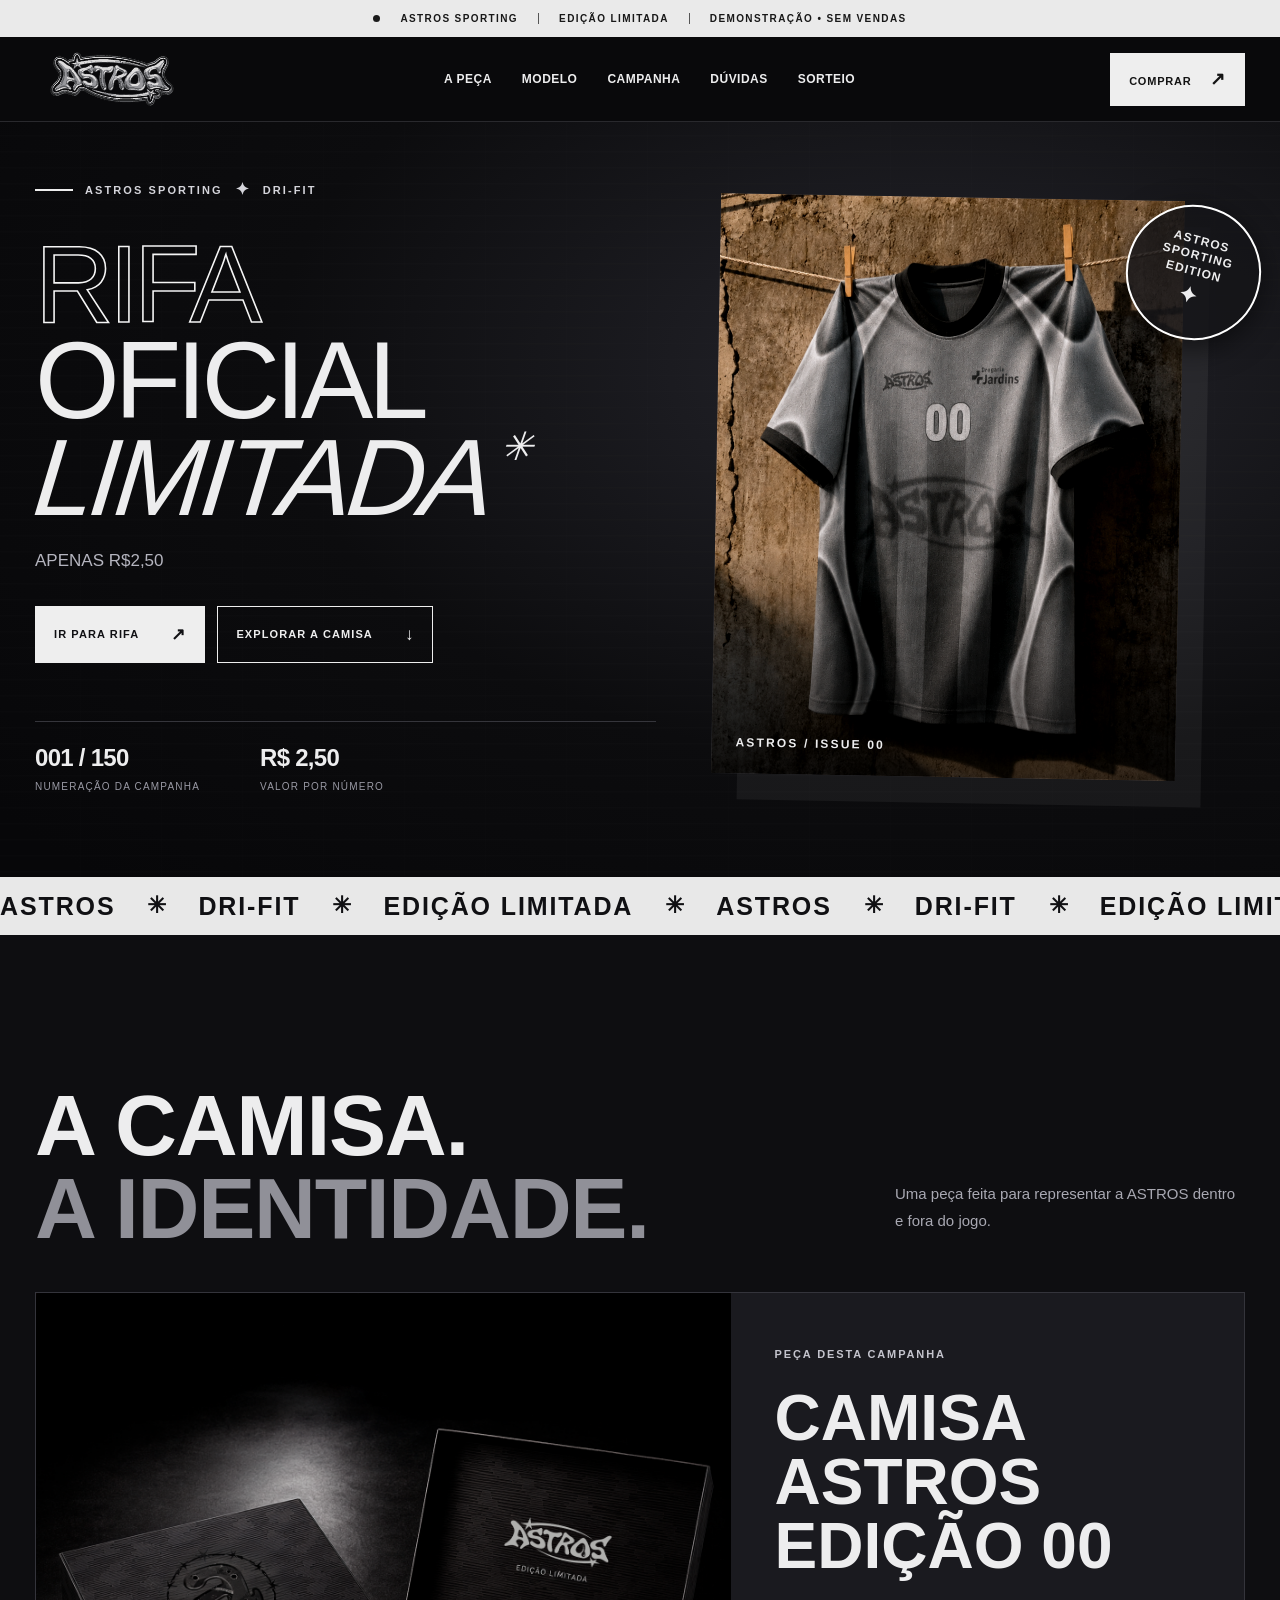
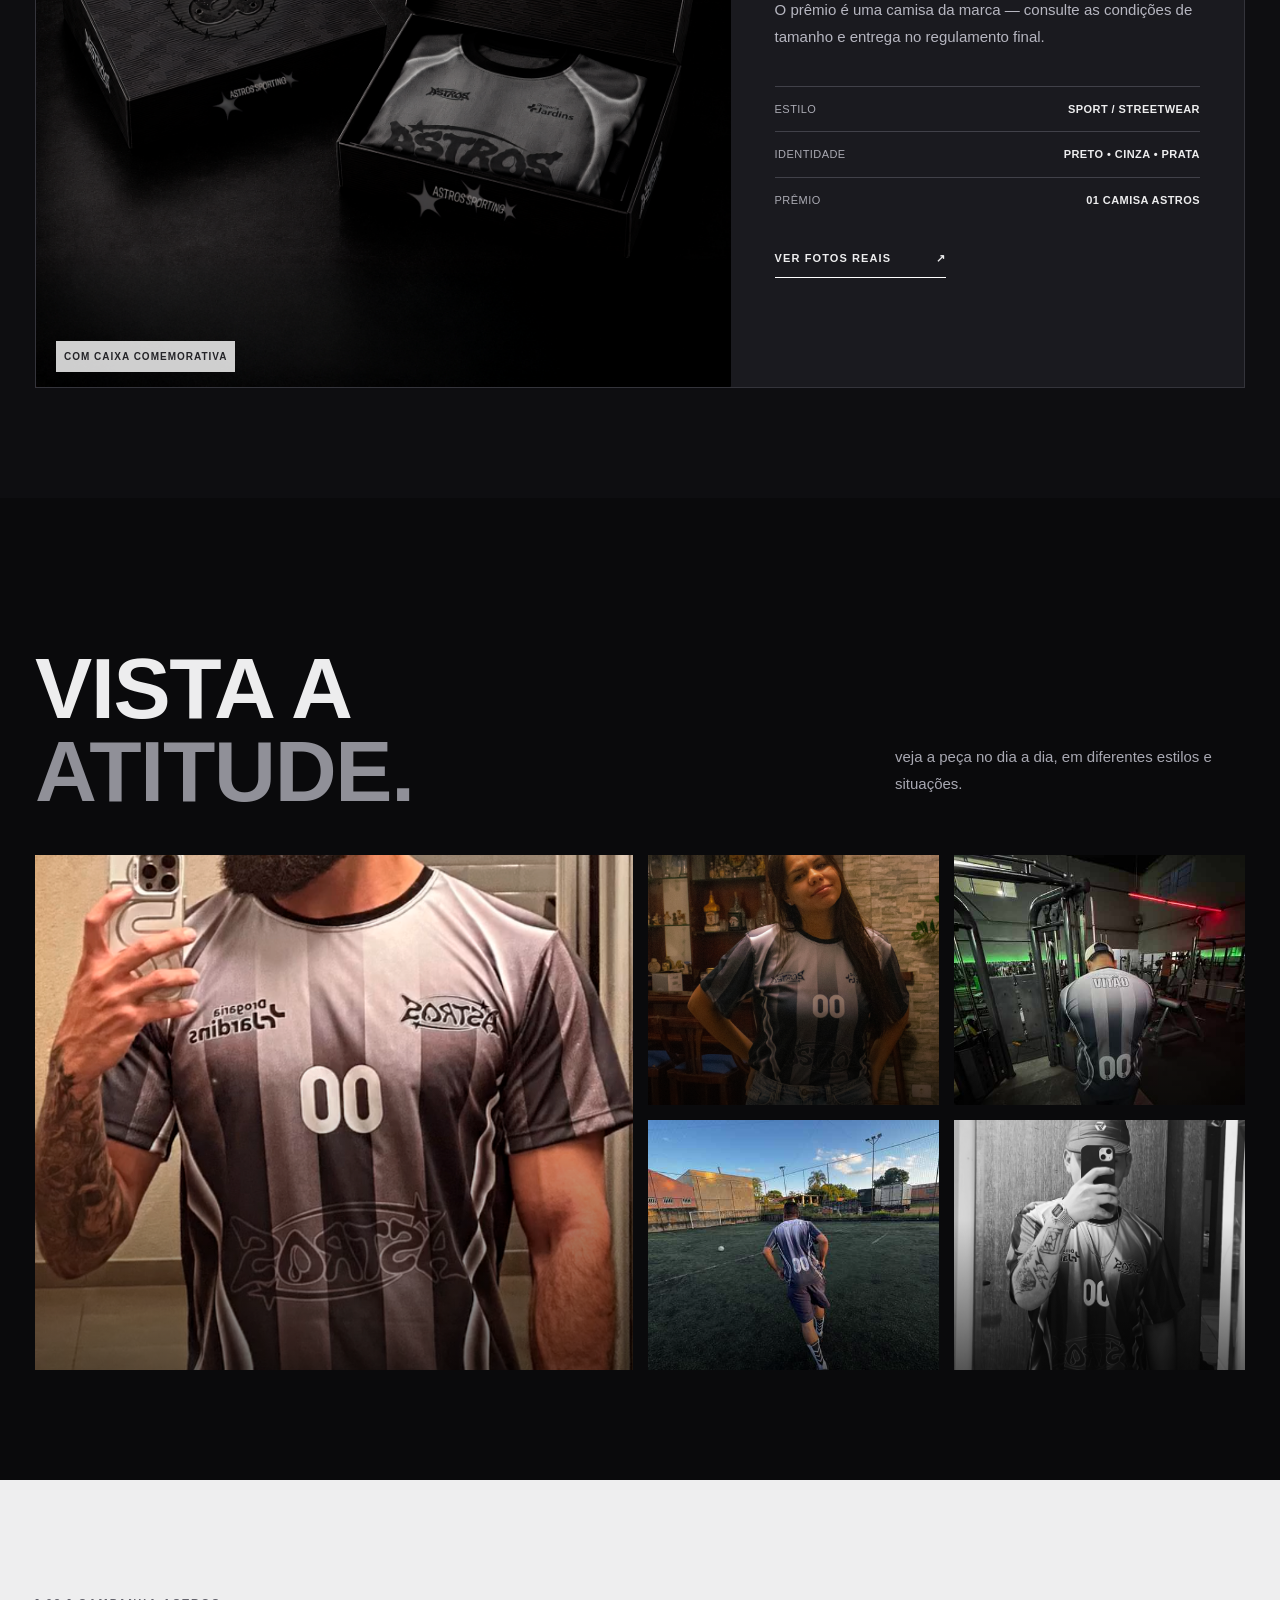
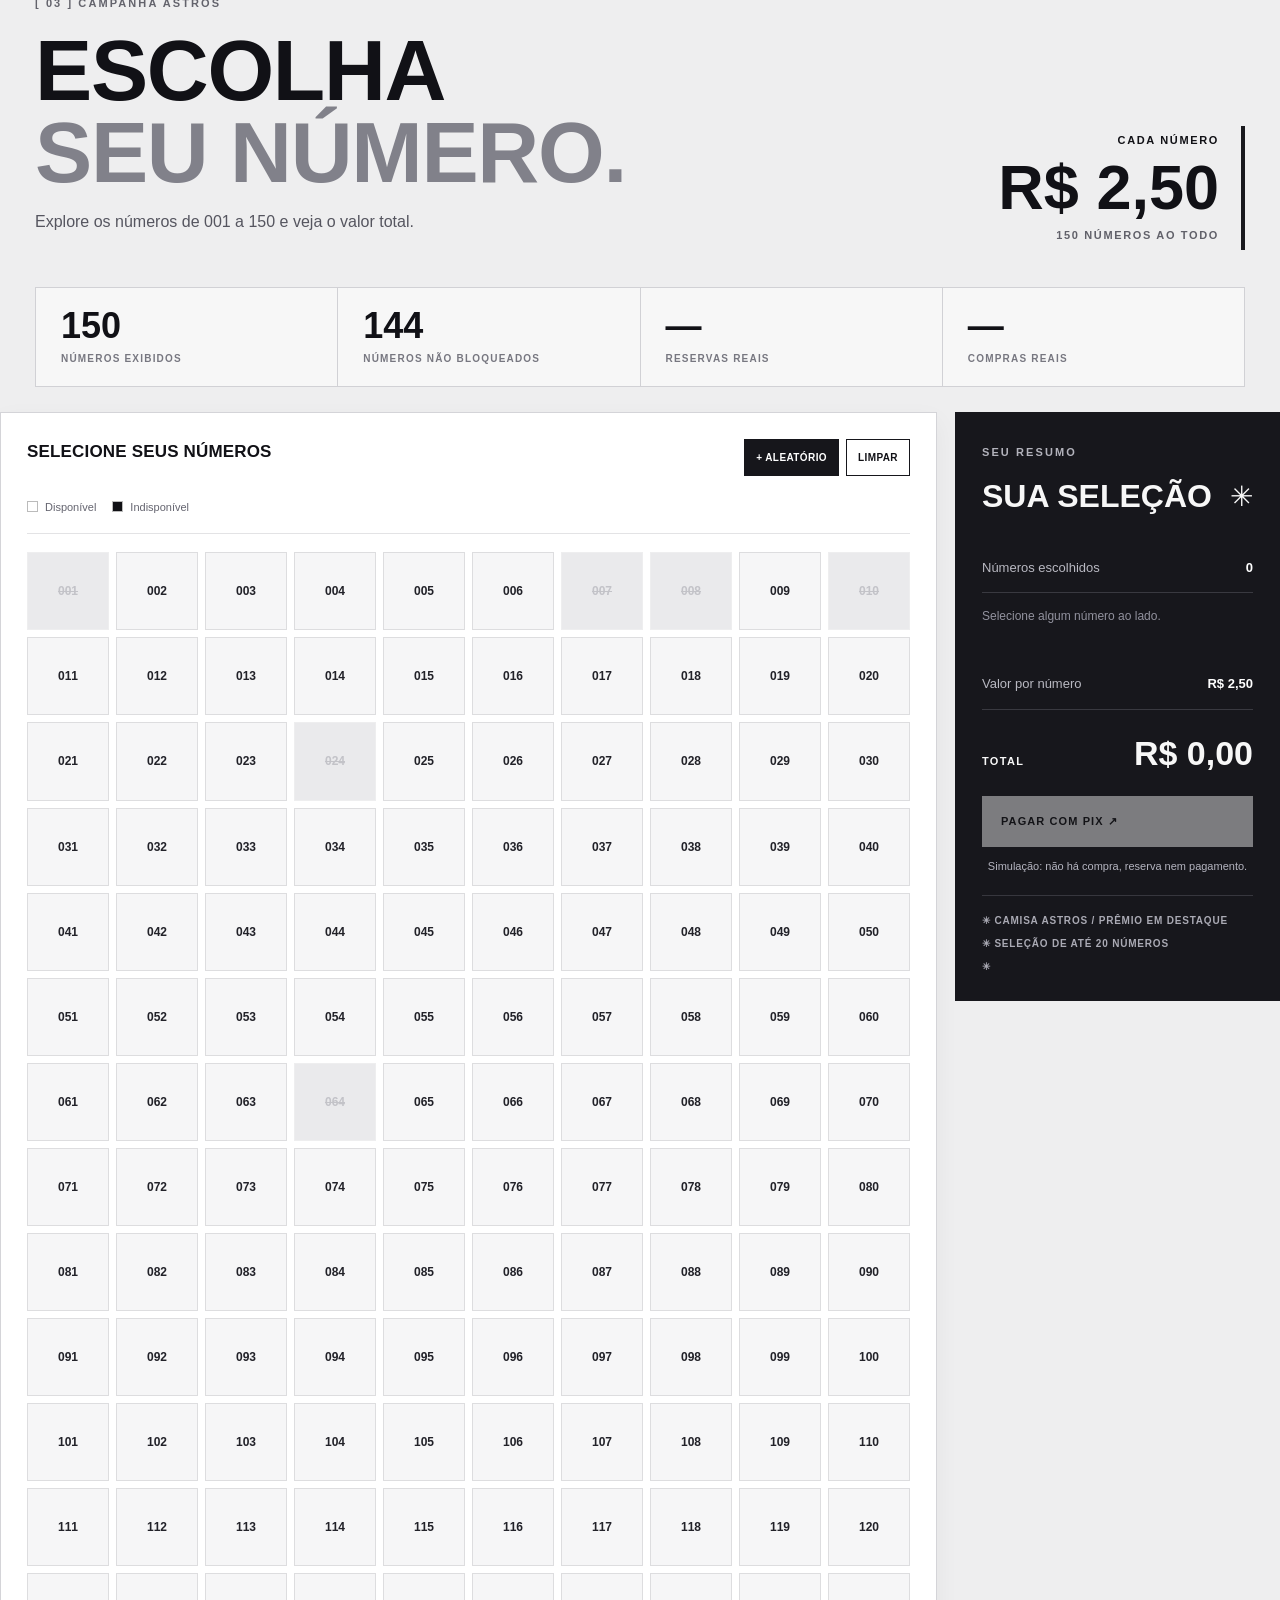
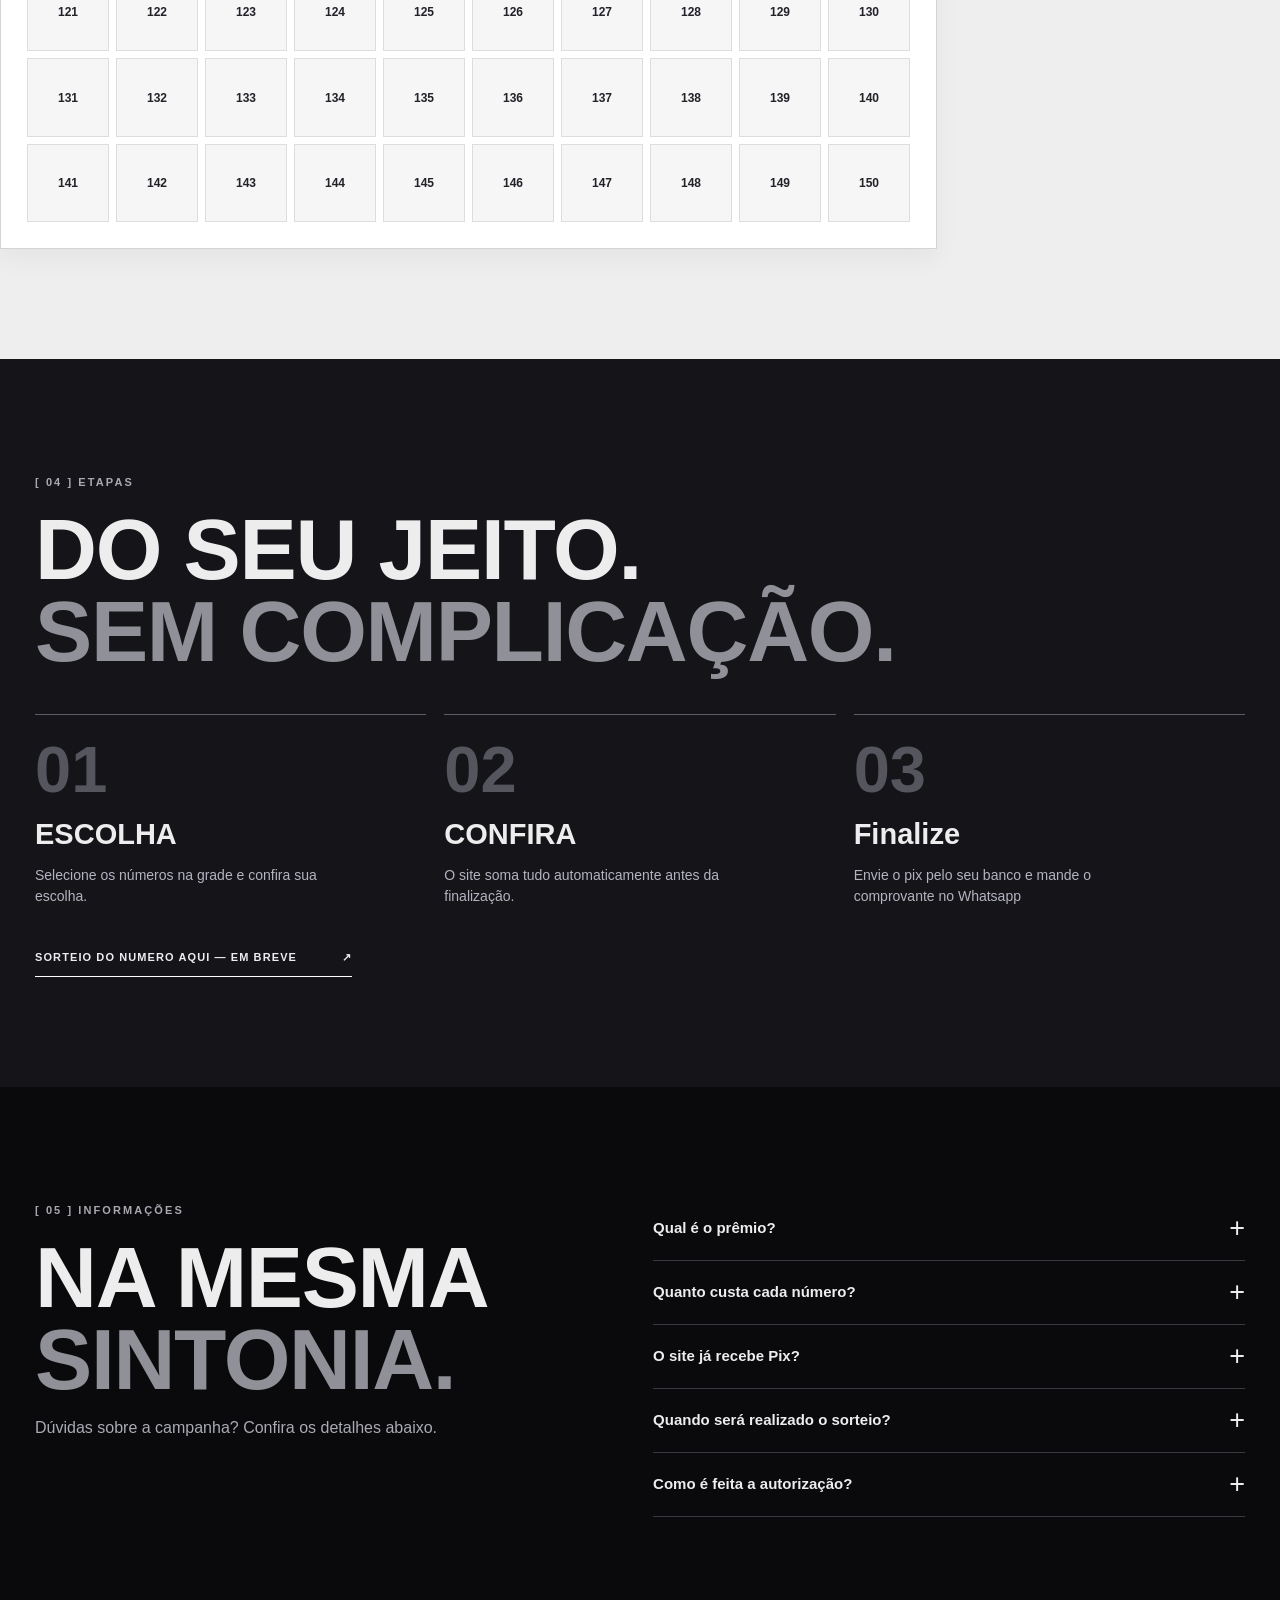
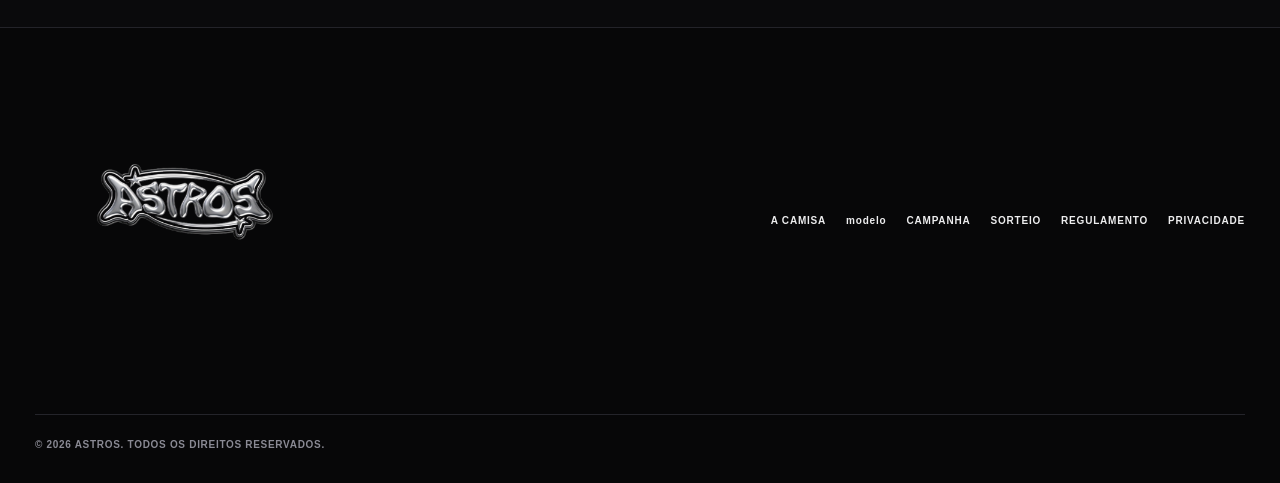
==== commit 8a68c8c7: "Atualiza fotos inferiores da galeria ASTROS com academia e campo" ====
--- a/index.html
+++ b/index.html
@@ -112,12 +112,12 @@
                             src="images/Selfie em Parede Branca Texturizada.png" />
                         <figcaption>02 / ON THE MOVE</figcaption>
                     </figure> -->
-                    <figure class="look"><img alt="Camisa ASTROS vista de costas" loading="lazy"
-                            src="images/modelo-costas.png" />
+                    <figure class="look"><img alt="Vitão usando camisa ASTROS de costas na academia" loading="lazy"
+                            src="images/astros-vitao-academia.jpg" />
                         <!-- <figcaption>03 / BACK DETAILS</figcaption> -->
                     </figure>
-                    <figure class="look"><img alt="Modelo em fotografia preto e branco usando ASTROS" loading="lazy"
-                            src="images/Colagem de selfies com camisa esportiva.png" />
+                    <figure class="look"><img alt="Lucas Almeida usando camisa ASTROS em campo de futebol" loading="lazy"
+                            src="images/astros-lucas-campo.jpg" />
                         <!-- <figcaption>04 / STREET UNIFORM</figcaption> -->
                     </figure>
                     <figure class="look"><img alt="Modelo usando a camisa oficial em selfie" loading="lazy"
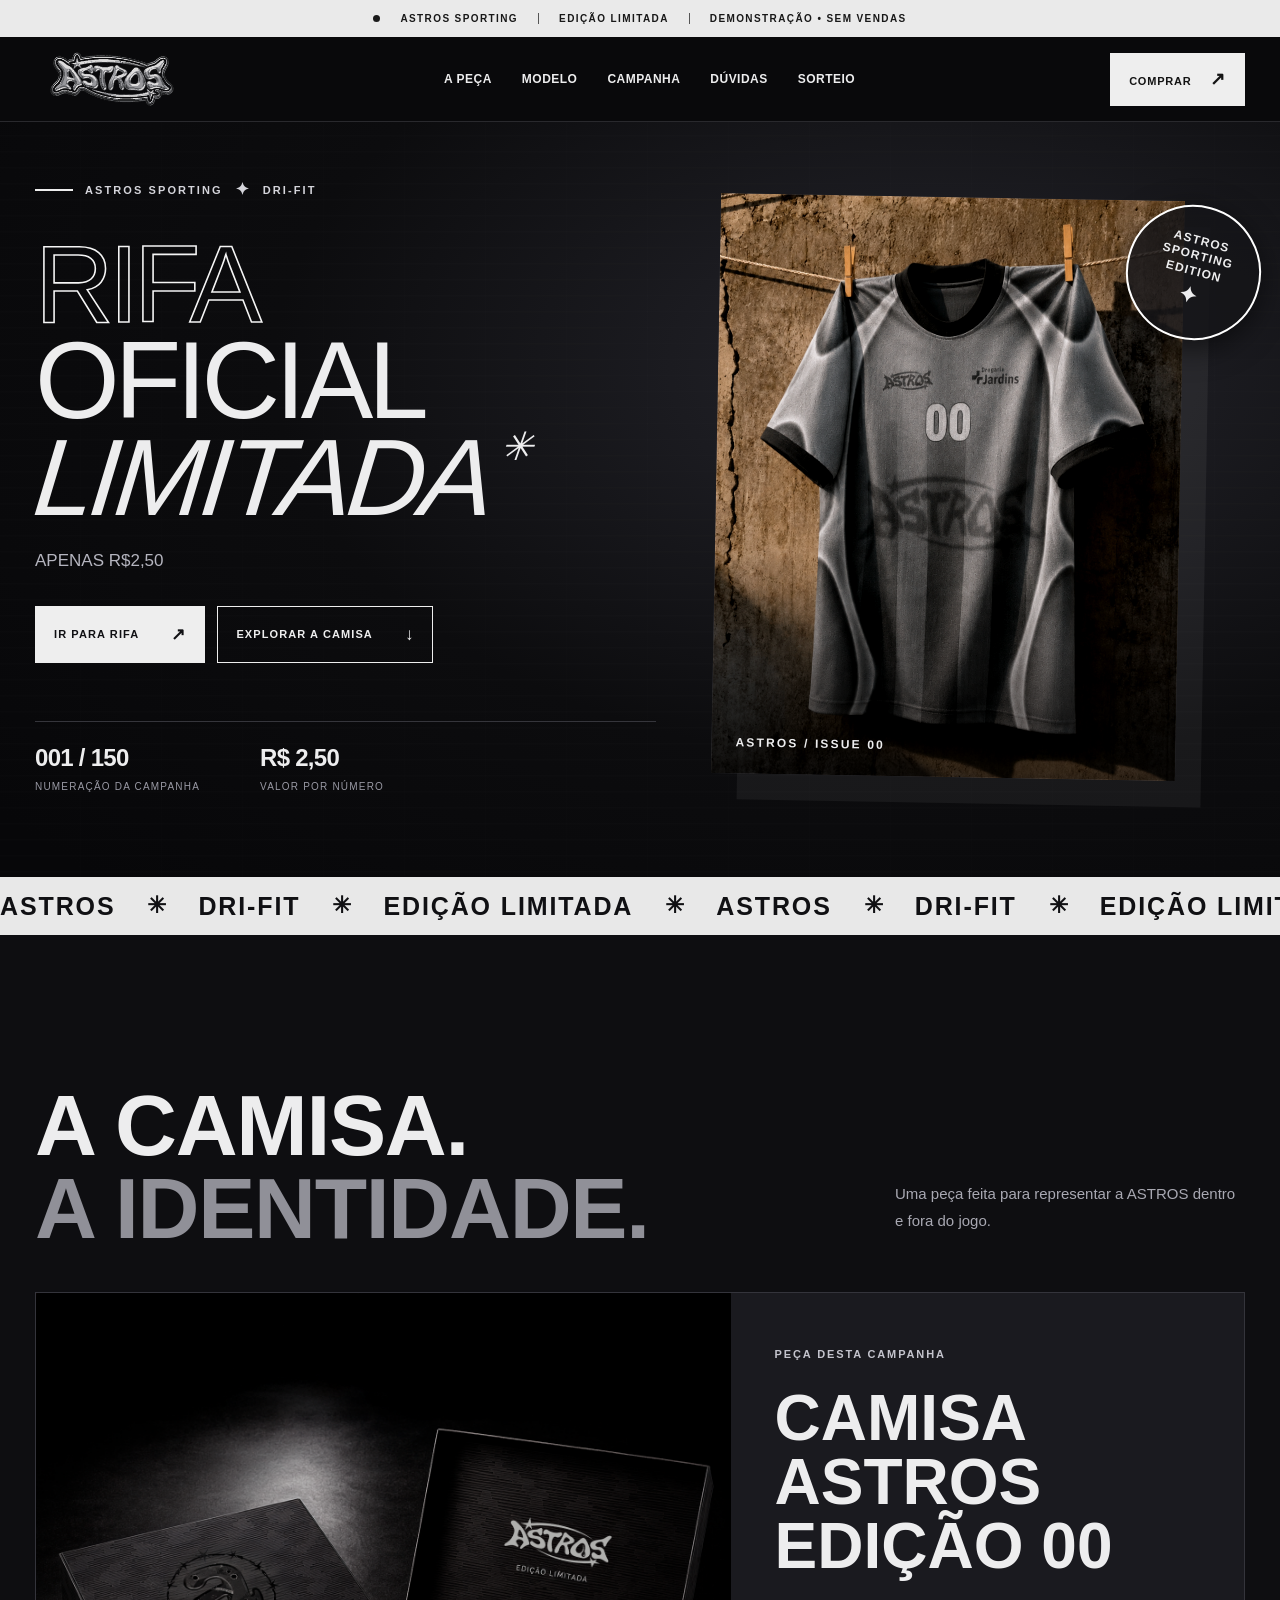
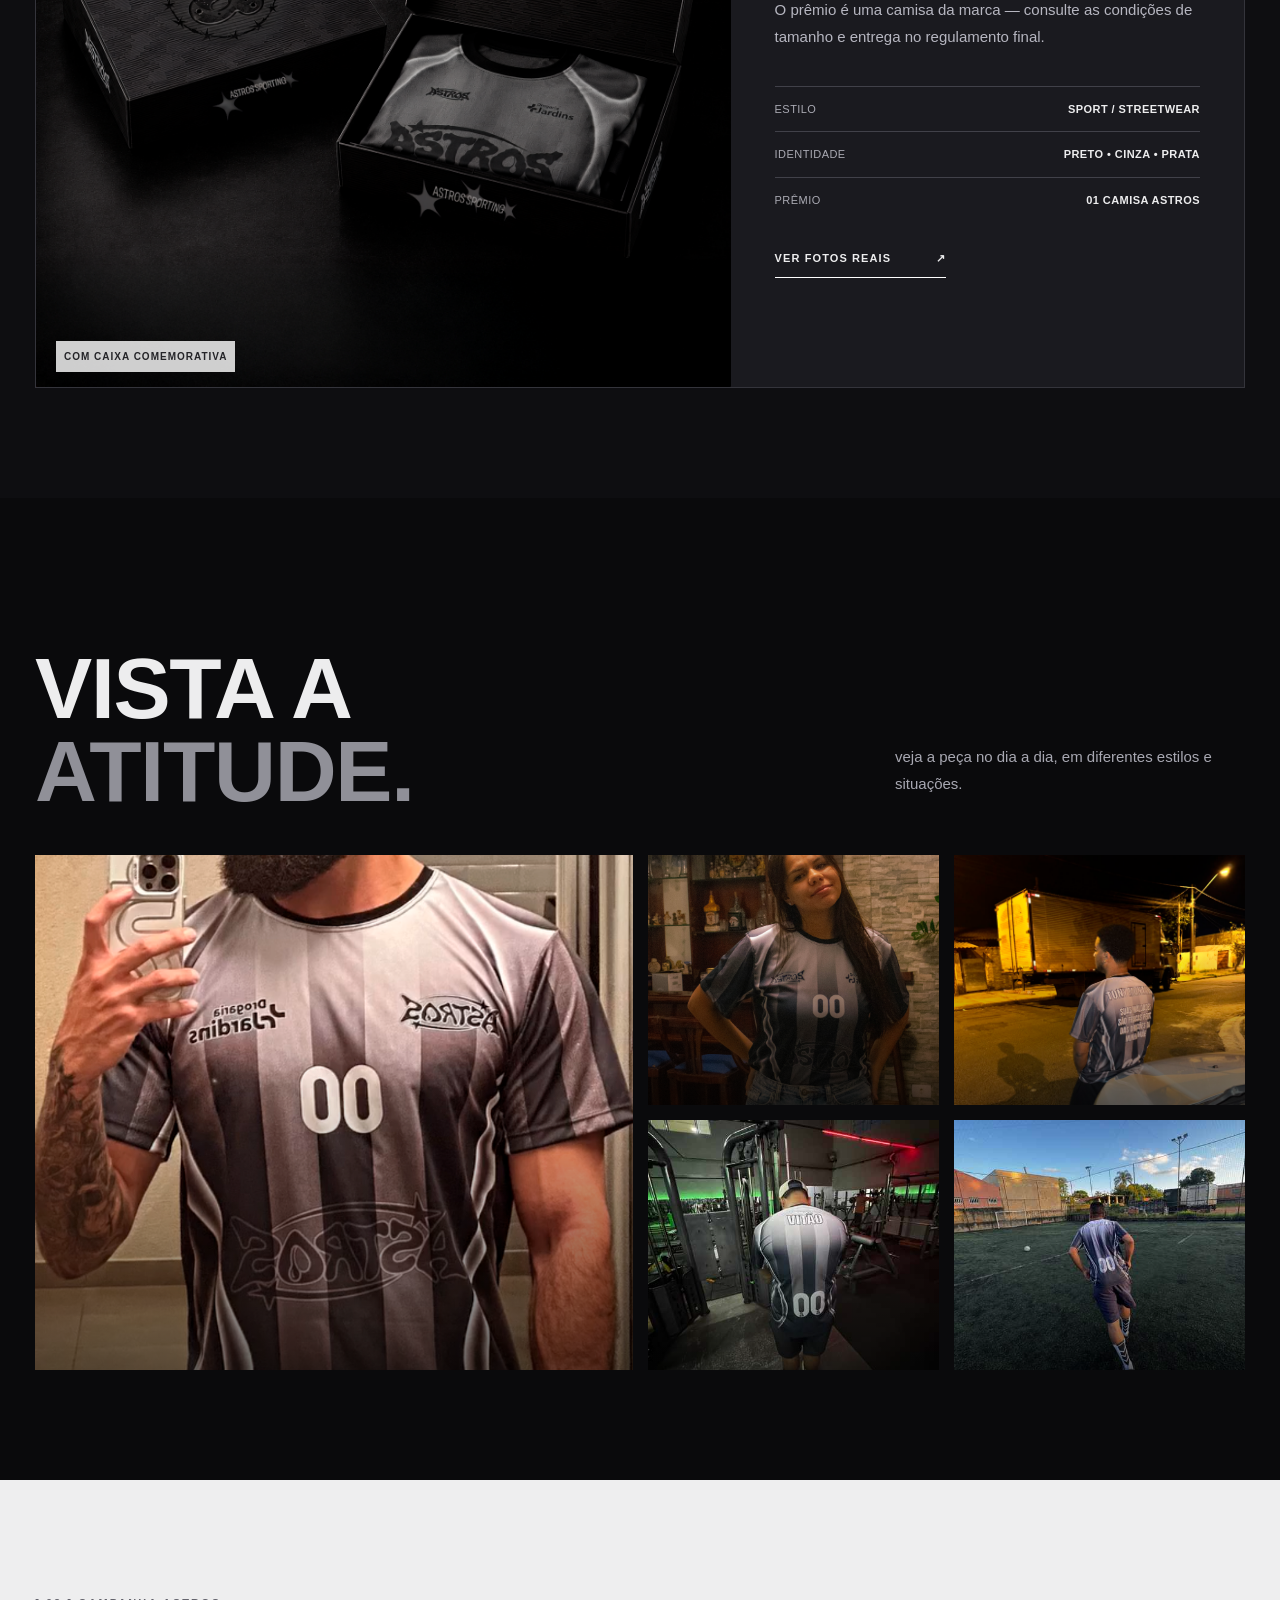
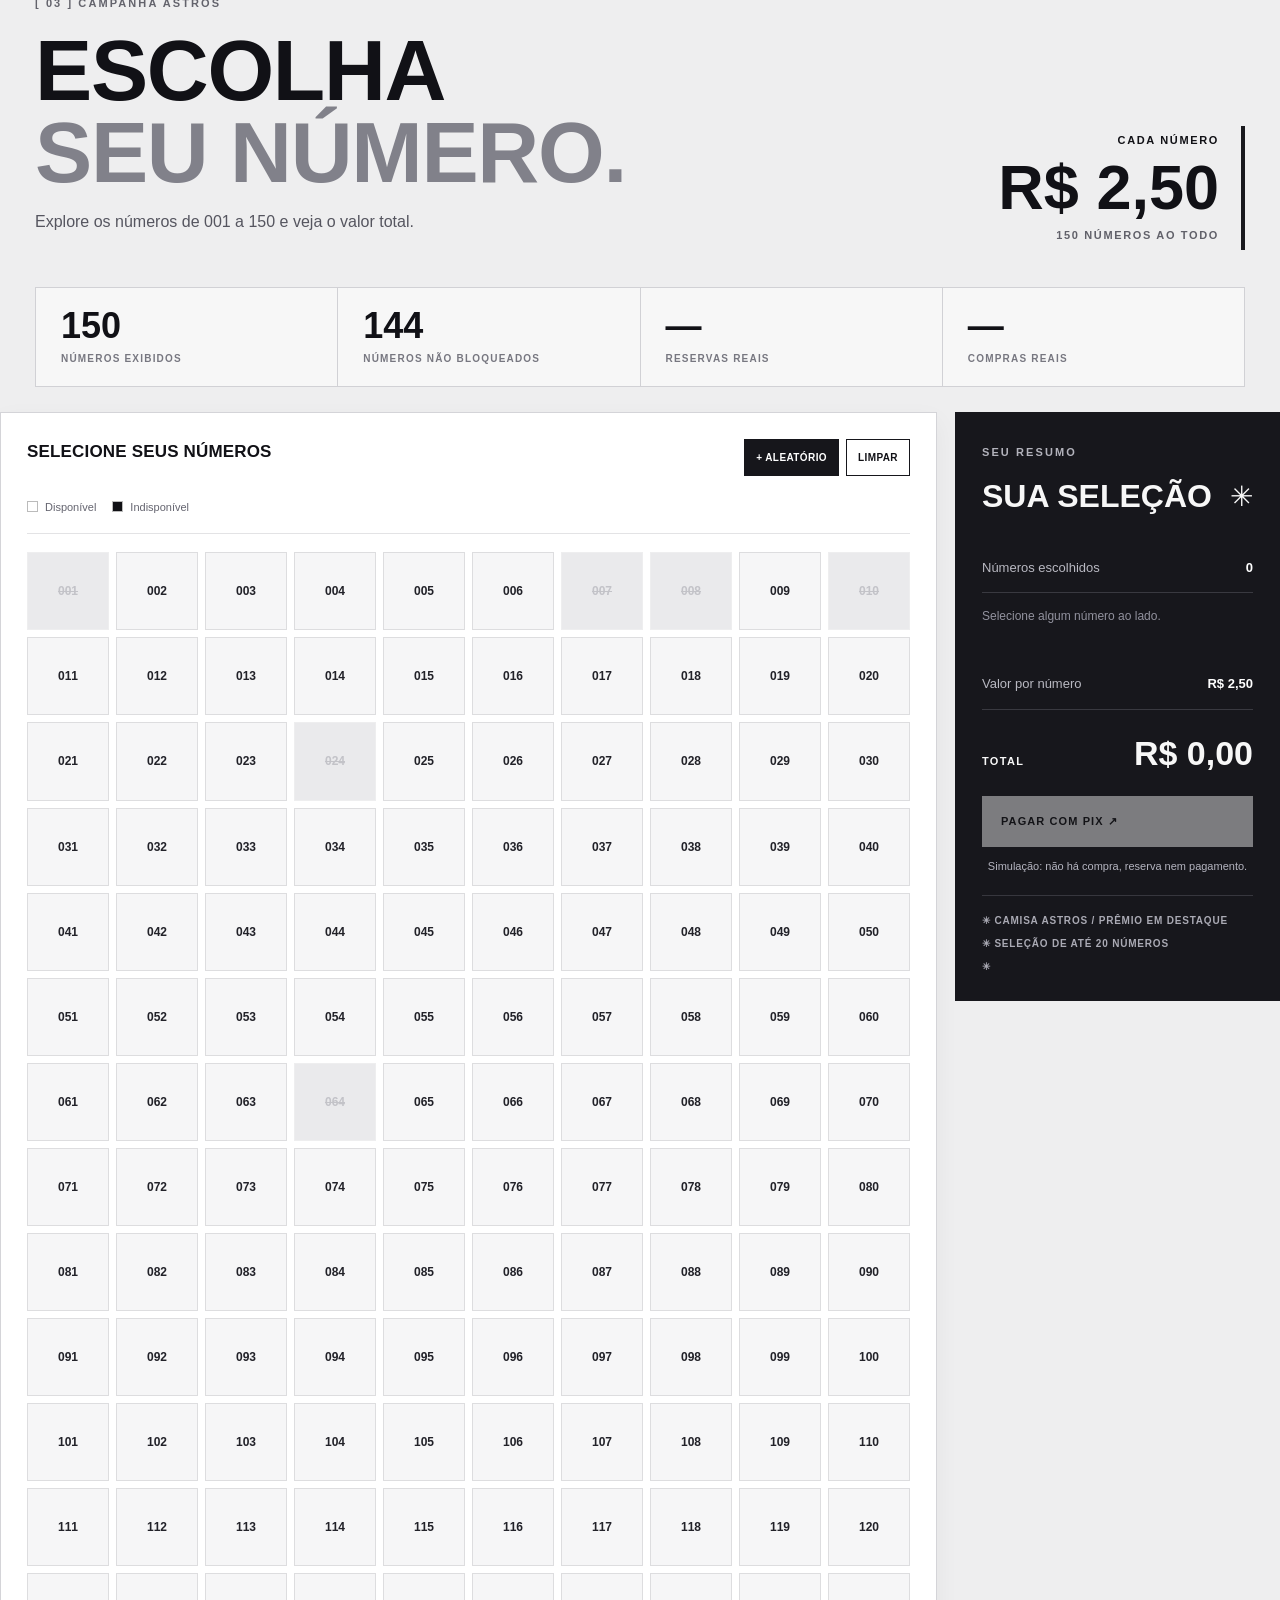
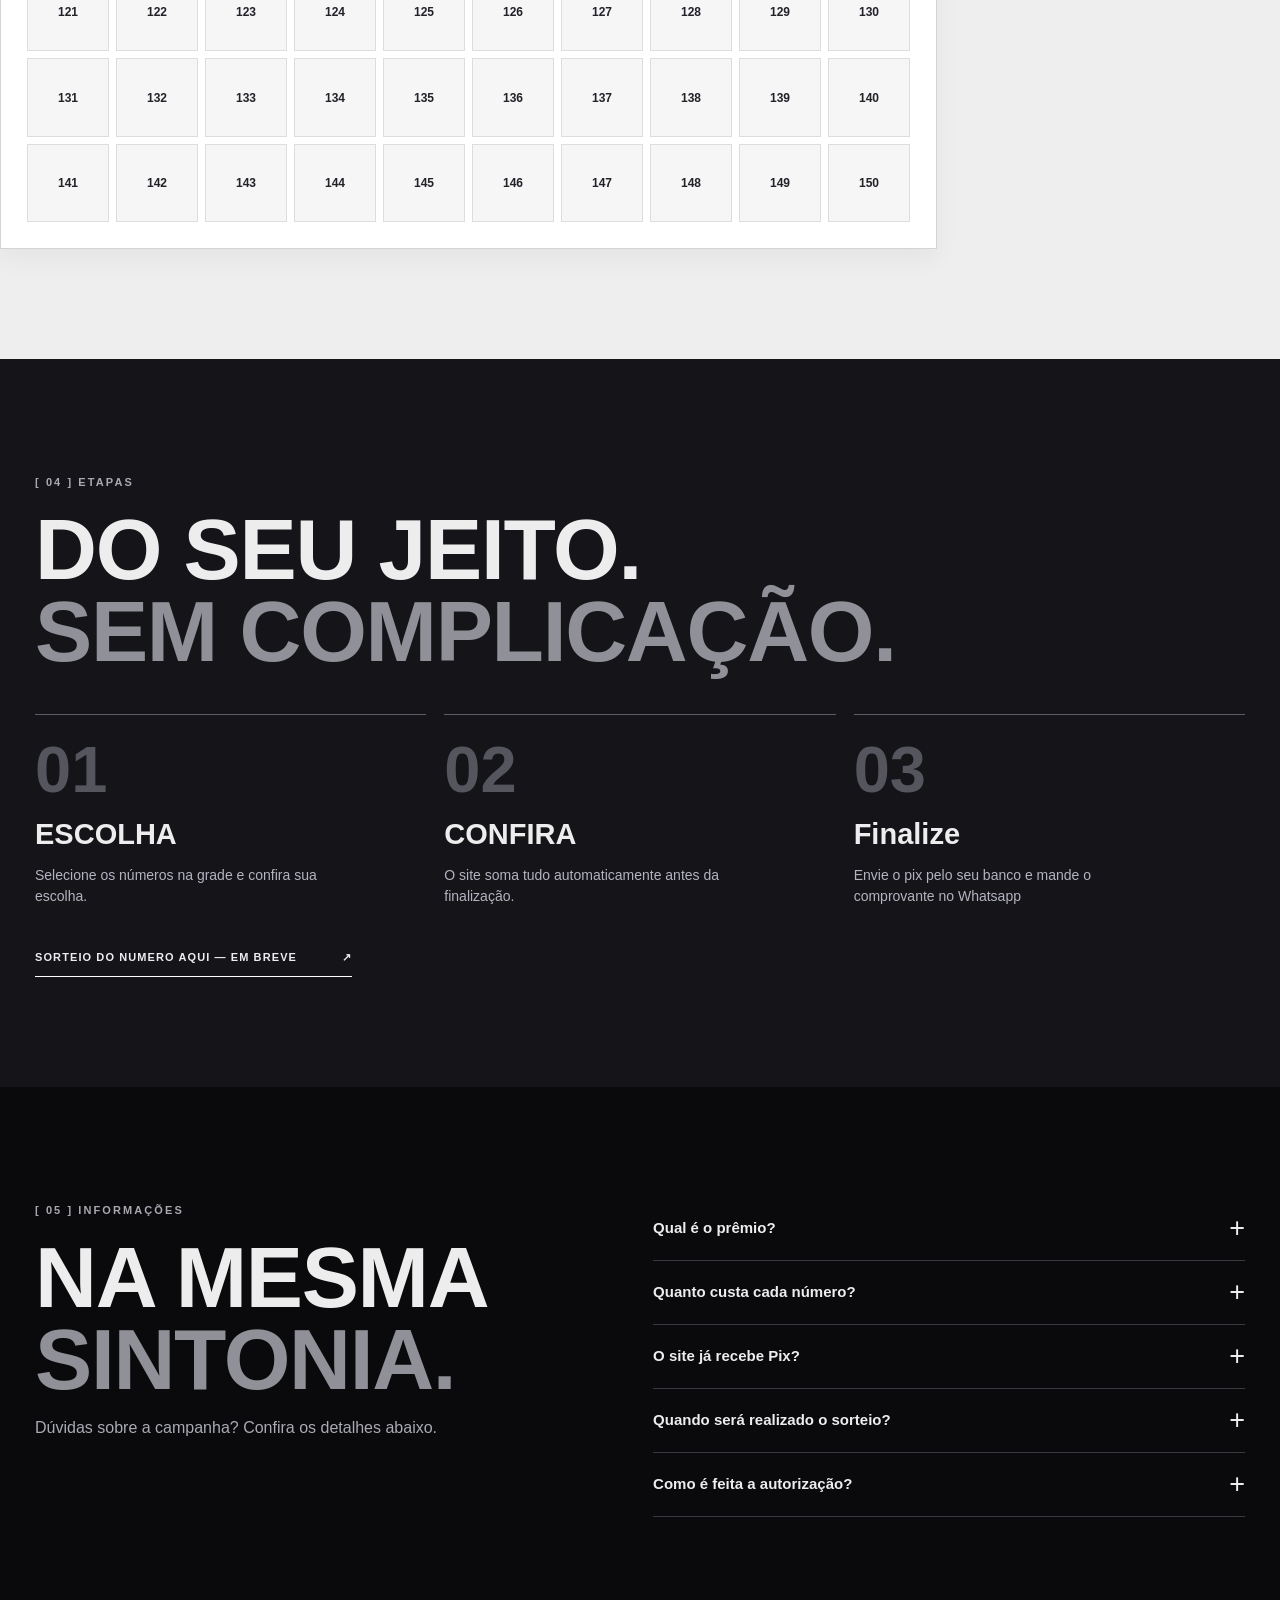
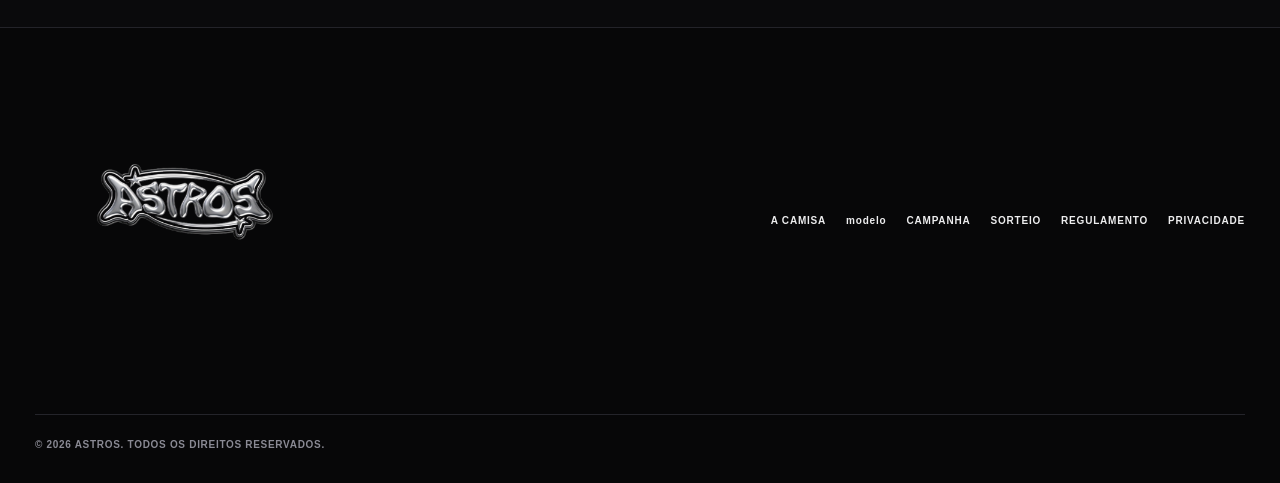
==== commit a5d65872: "Corrige posicao da galeria: restaura Tony em cima e coloca Vitao e Lucas embaixo" ====
--- a/index.html
+++ b/index.html
@@ -112,16 +112,16 @@
                             src="images/Selfie em Parede Branca Texturizada.png" />
                         <figcaption>02 / ON THE MOVE</figcaption>
                     </figure> -->
+                    <figure class="look"><img alt="Tony Montana usando a camisa ASTROS na rua à noite" loading="lazy"
+                            src="images/modelo-costas.png" />
+                        <!-- <figcaption>03 / STREET UNIFORM</figcaption> -->
+                    </figure>
                     <figure class="look"><img alt="Vitão usando camisa ASTROS de costas na academia" loading="lazy"
                             src="images/astros-vitao-academia.jpg" />
-                        <!-- <figcaption>03 / BACK DETAILS</figcaption> -->
+                        <!-- <figcaption>04 / BACK DETAILS</figcaption> -->
                     </figure>
                     <figure class="look"><img alt="Lucas Almeida usando camisa ASTROS em campo de futebol" loading="lazy"
                             src="images/astros-lucas-campo.jpg" />
-                        <!-- <figcaption>04 / STREET UNIFORM</figcaption> -->
-                    </figure>
-                    <figure class="look"><img alt="Modelo usando a camisa oficial em selfie" loading="lazy"
-                            src="images/modelo-lifestyle-3.png" />
                         <!-- <figcaption>05 / COMMUNITY</figcaption> -->
                     </figure>
                 </div>
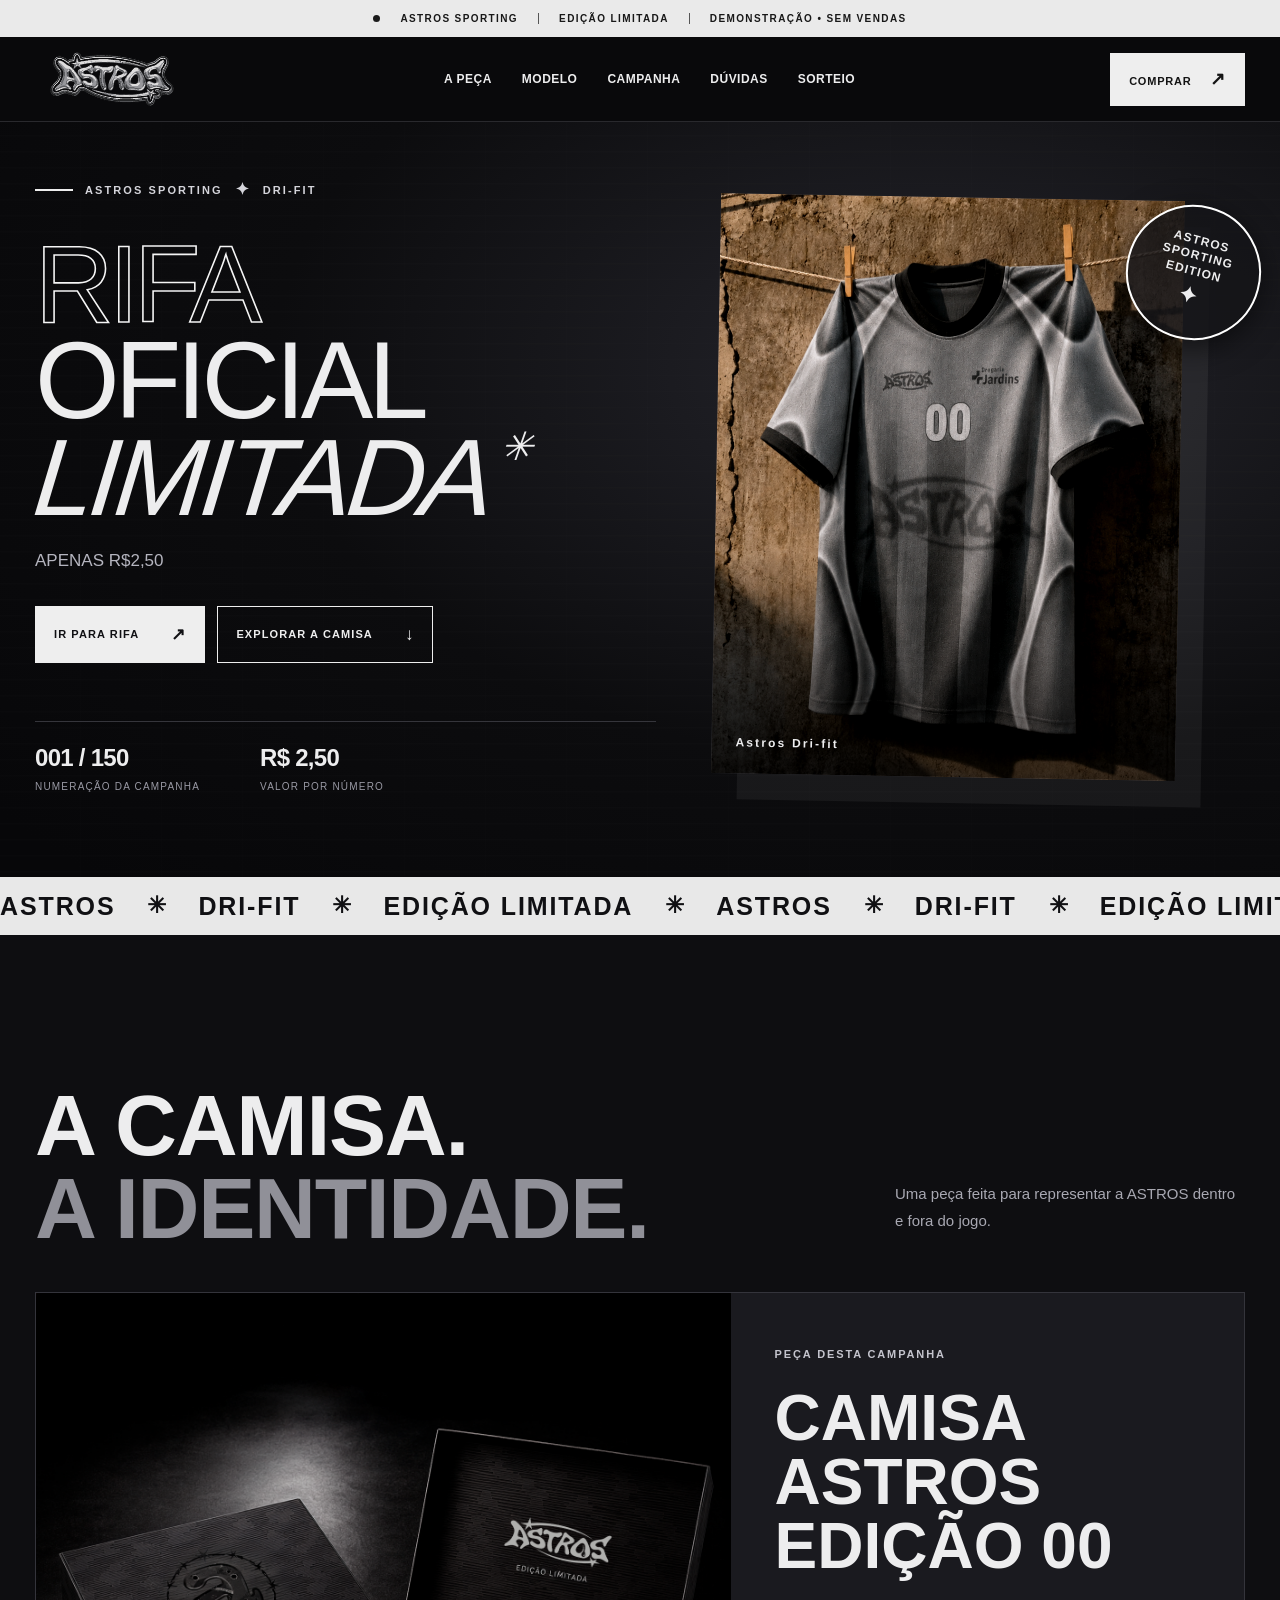
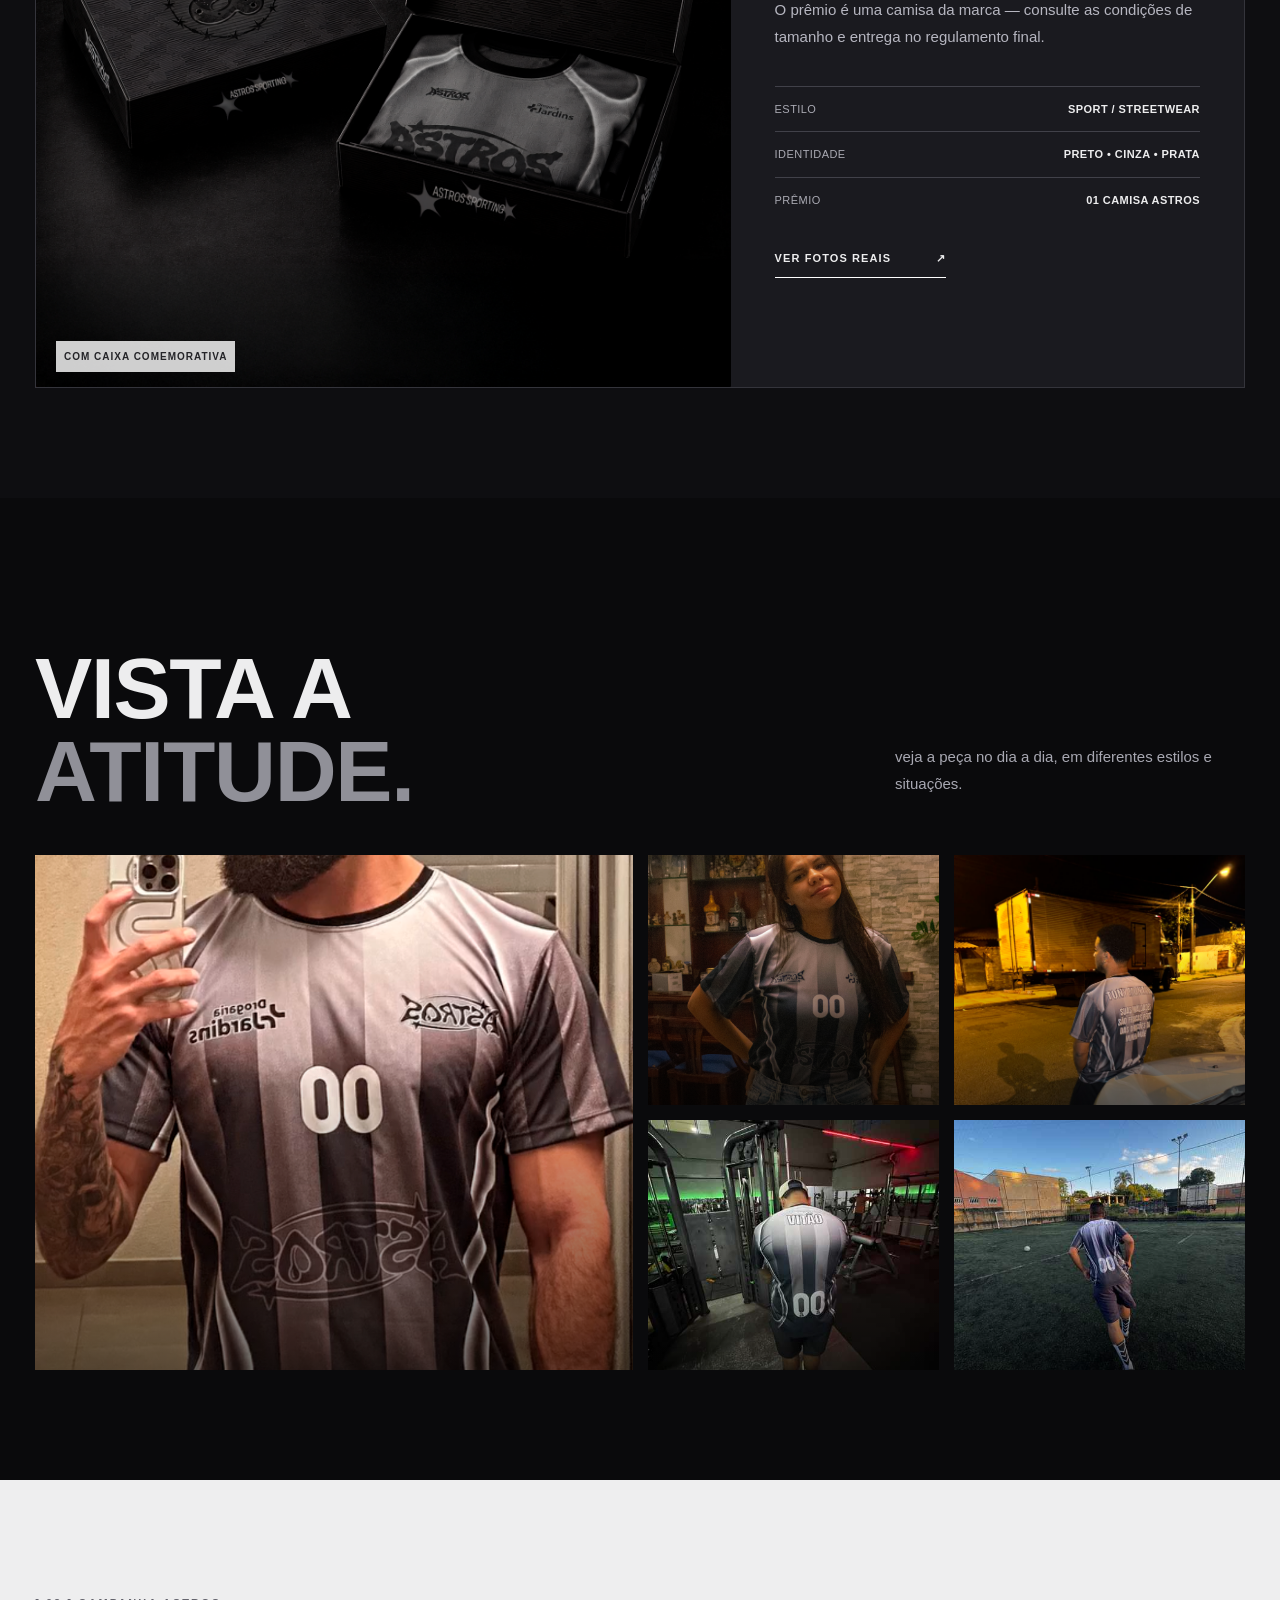
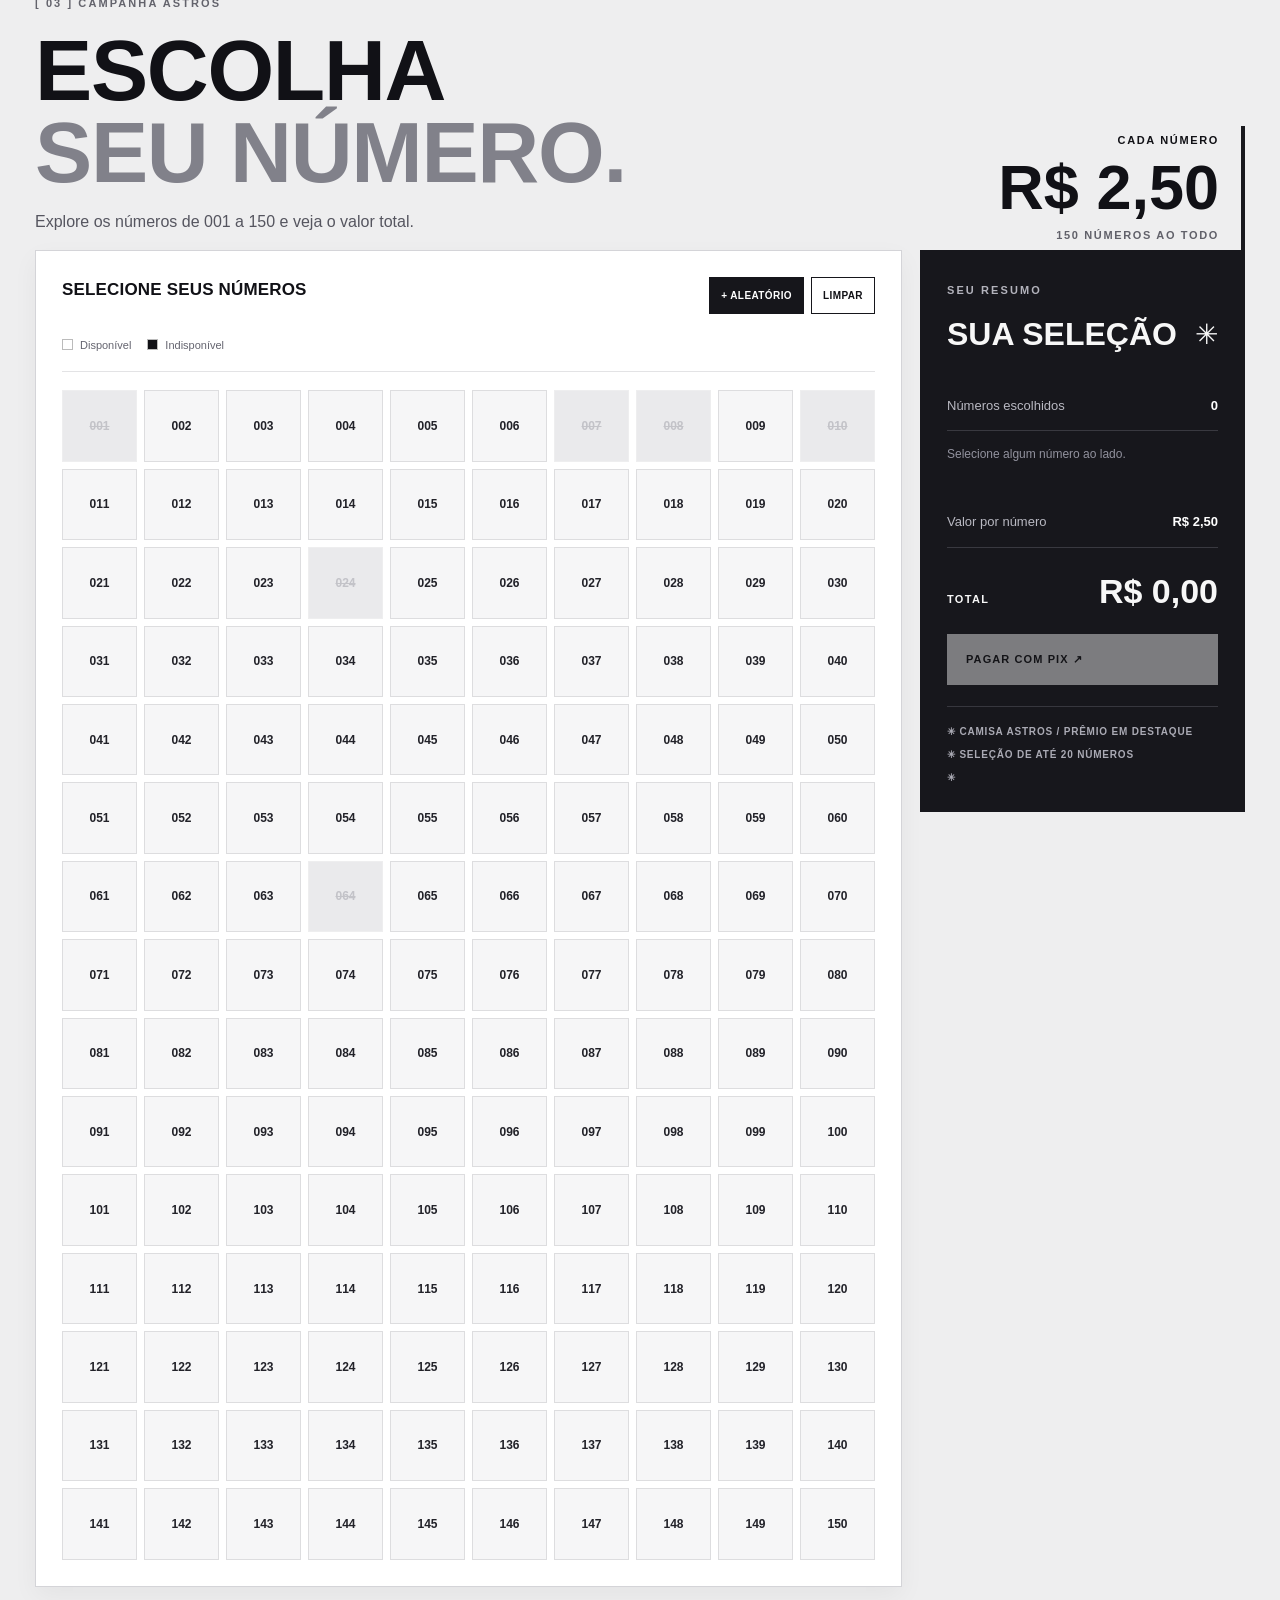
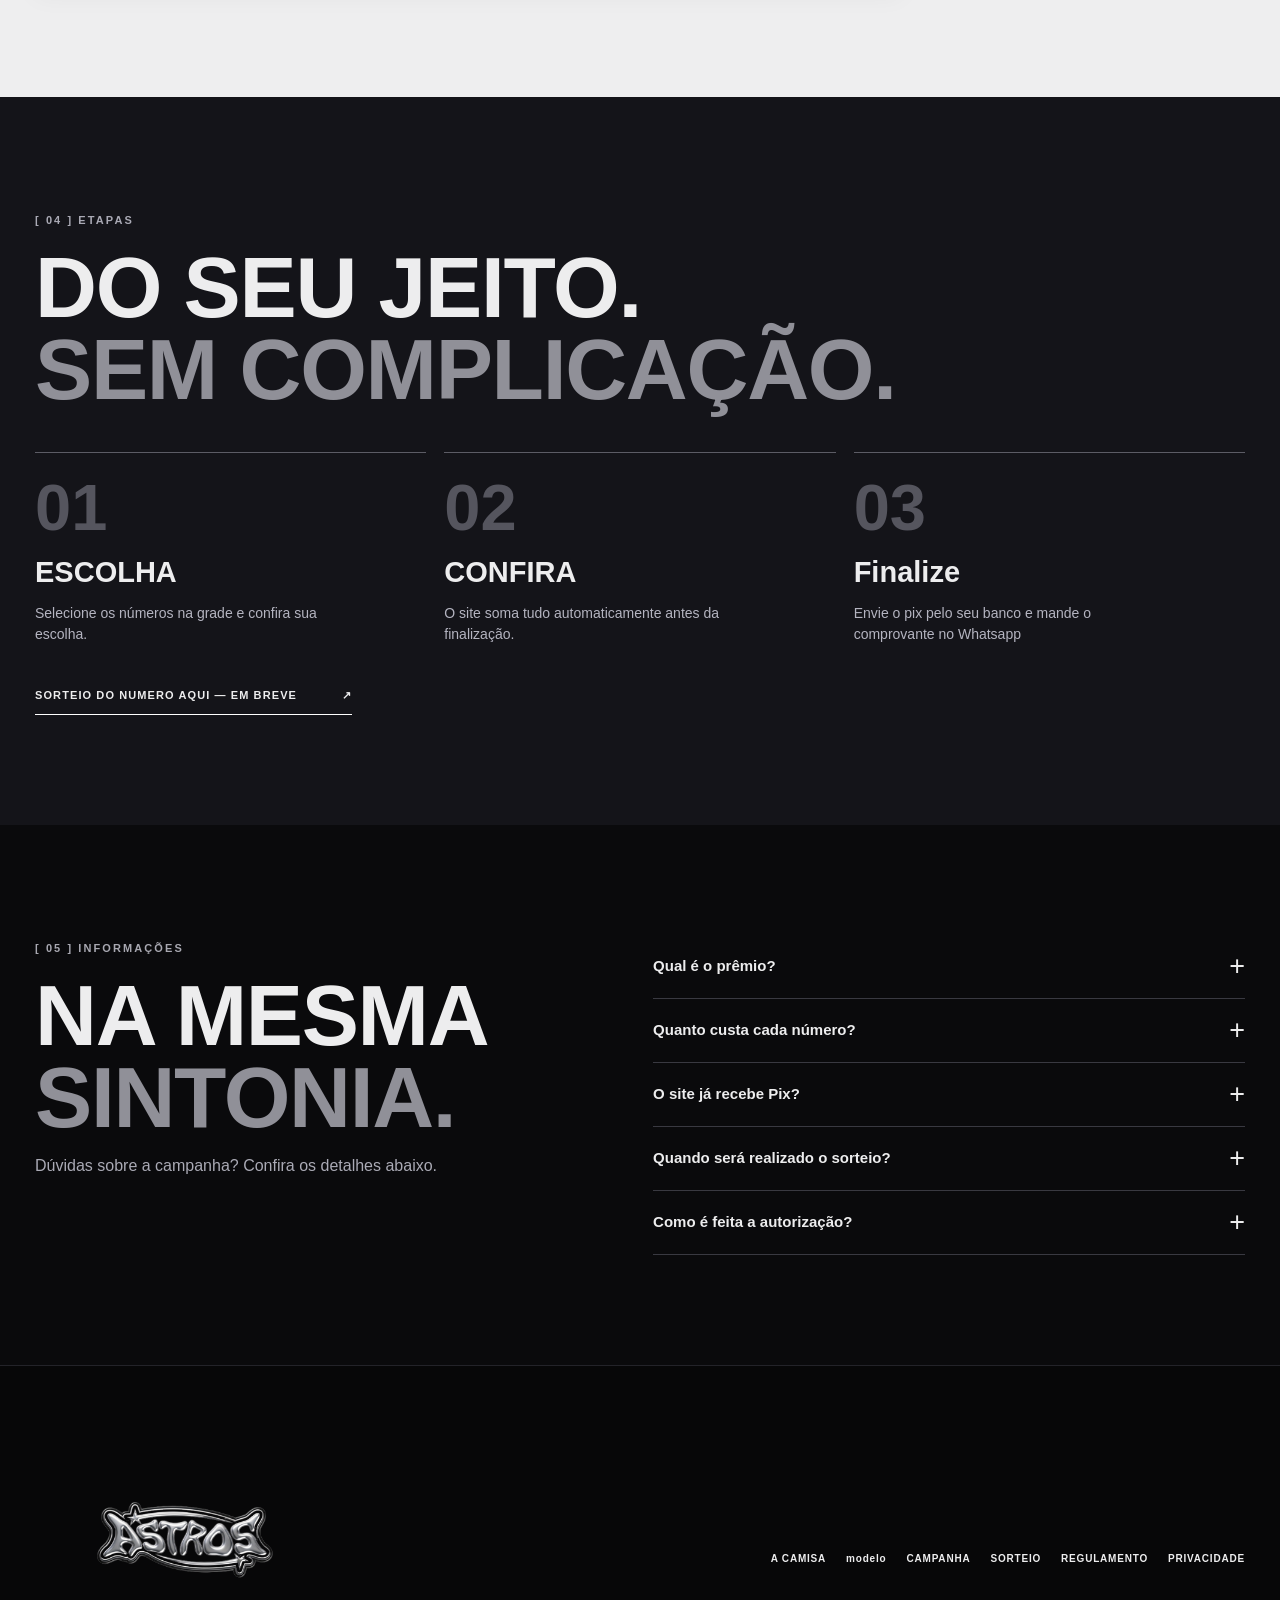
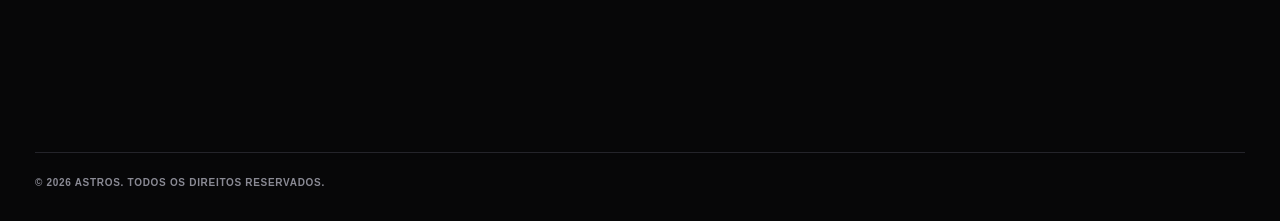
==== commit 442313cf: "Remove aviso de simulacao e quatro colunas, renomeia camisa para Astros Dri-fit" ====
--- a/index.html
+++ b/index.html
@@ -54,8 +54,7 @@
                 </div>
                 <div class="hero-image-wrap">
                     <div class="hero-image-frame"><img alt="Modelo usando a camisa ASTROS cinza e preta"
-                            fetchpriority="high" src="images/Street 2.png" /><span class="frame-number">ASTROS / ISSUE
-                            00</span></div>
+                            fetchpriority="high" src="images/Street 2.png" /><span class="frame-number">Astros Dri-fit</span></div>
                     <div aria-hidden="true" class="hero-stamp"><span>ASTROS<br />SPORTING<br />EDITION</span><b>✦</b>
                     </div>
                 </div>
@@ -137,17 +136,6 @@
                     <div class="price-mark"><small>CADA NÚMERO</small><strong>R$ 2,50</strong><span>150 NÚMEROS AO
                             TODO</span></div>
                 </div>
-                <div class="stats">
-                    <div><b id="statTotal">150</b><small>NÚMEROS EXIBIDOS</small></div>
-                    <div><b id="statAvailable">150</b><small>DISPONIBILIDADE NÃO VERIFICADA</small></div>
-                    <div><b id="statReserved">—</b><small>RESERVAS REAIS</small></div>
-                    <div><b id="statSold">—</b><small>COMPRAS REAIS</small></div>
-                </div>
-        
-                                           <div><strong></strong>
-                        <p></p>
-                    </div>
-                </div>
 
                 <div class="pick-layout">
                     <div class="picker-panel">
@@ -170,7 +158,6 @@
                         <div class="sum-total"><small>TOTAL</small><strong id="orderTotal">R$ 0,00</strong></div><button
                             class="btn btn-light btn-checkout" disabled="" id="checkoutBtn" type="button">PAGAR COM PIX
                               ↗</button>
-                        <p class="checkout-note" id="checkoutNote">Simulação: não há compra, reserva nem pagamento.</p>
                         <div class="checkout-features"><span>✳ CAMISA ASTROS / PRÊMIO EM DESTAQUE</span><span>✳ SELEÇÃO
                                 DE ATÉ 20 NÚMEROS</span><span>✳</span></div>
                     </aside>
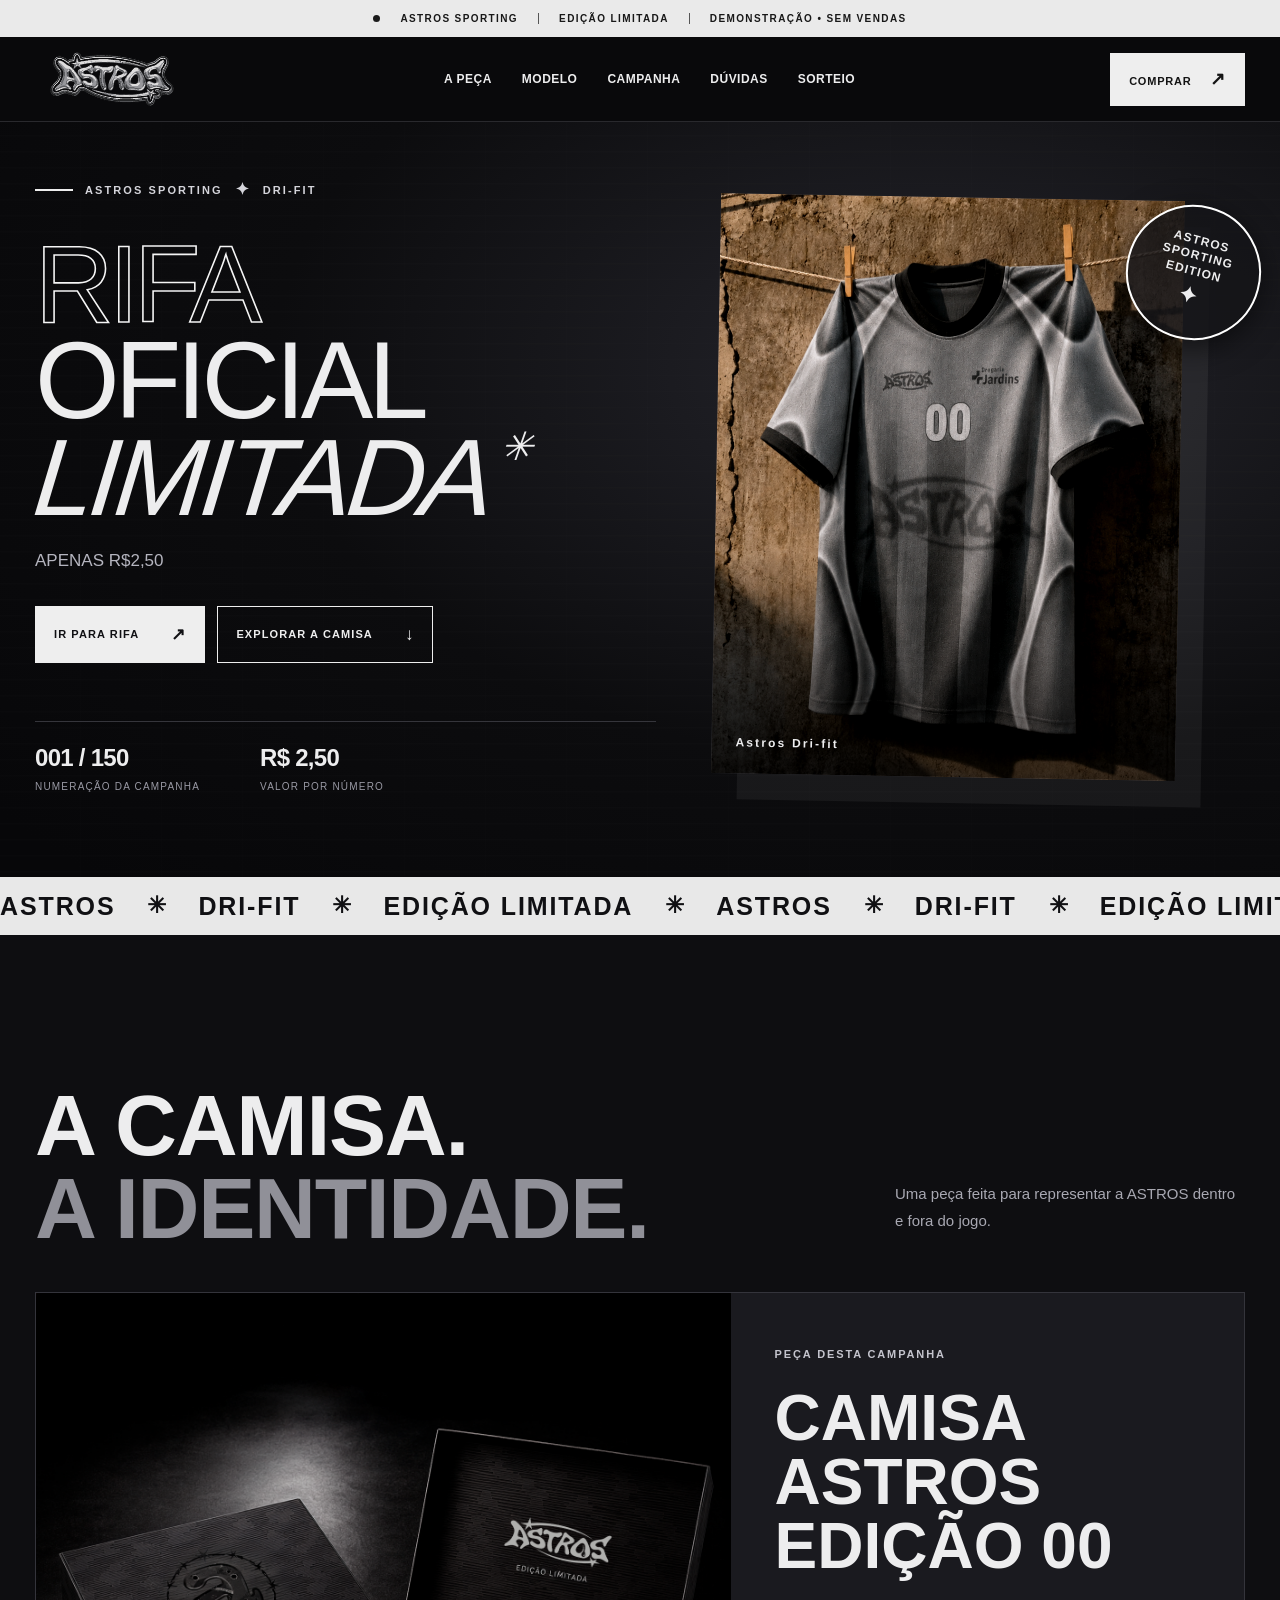
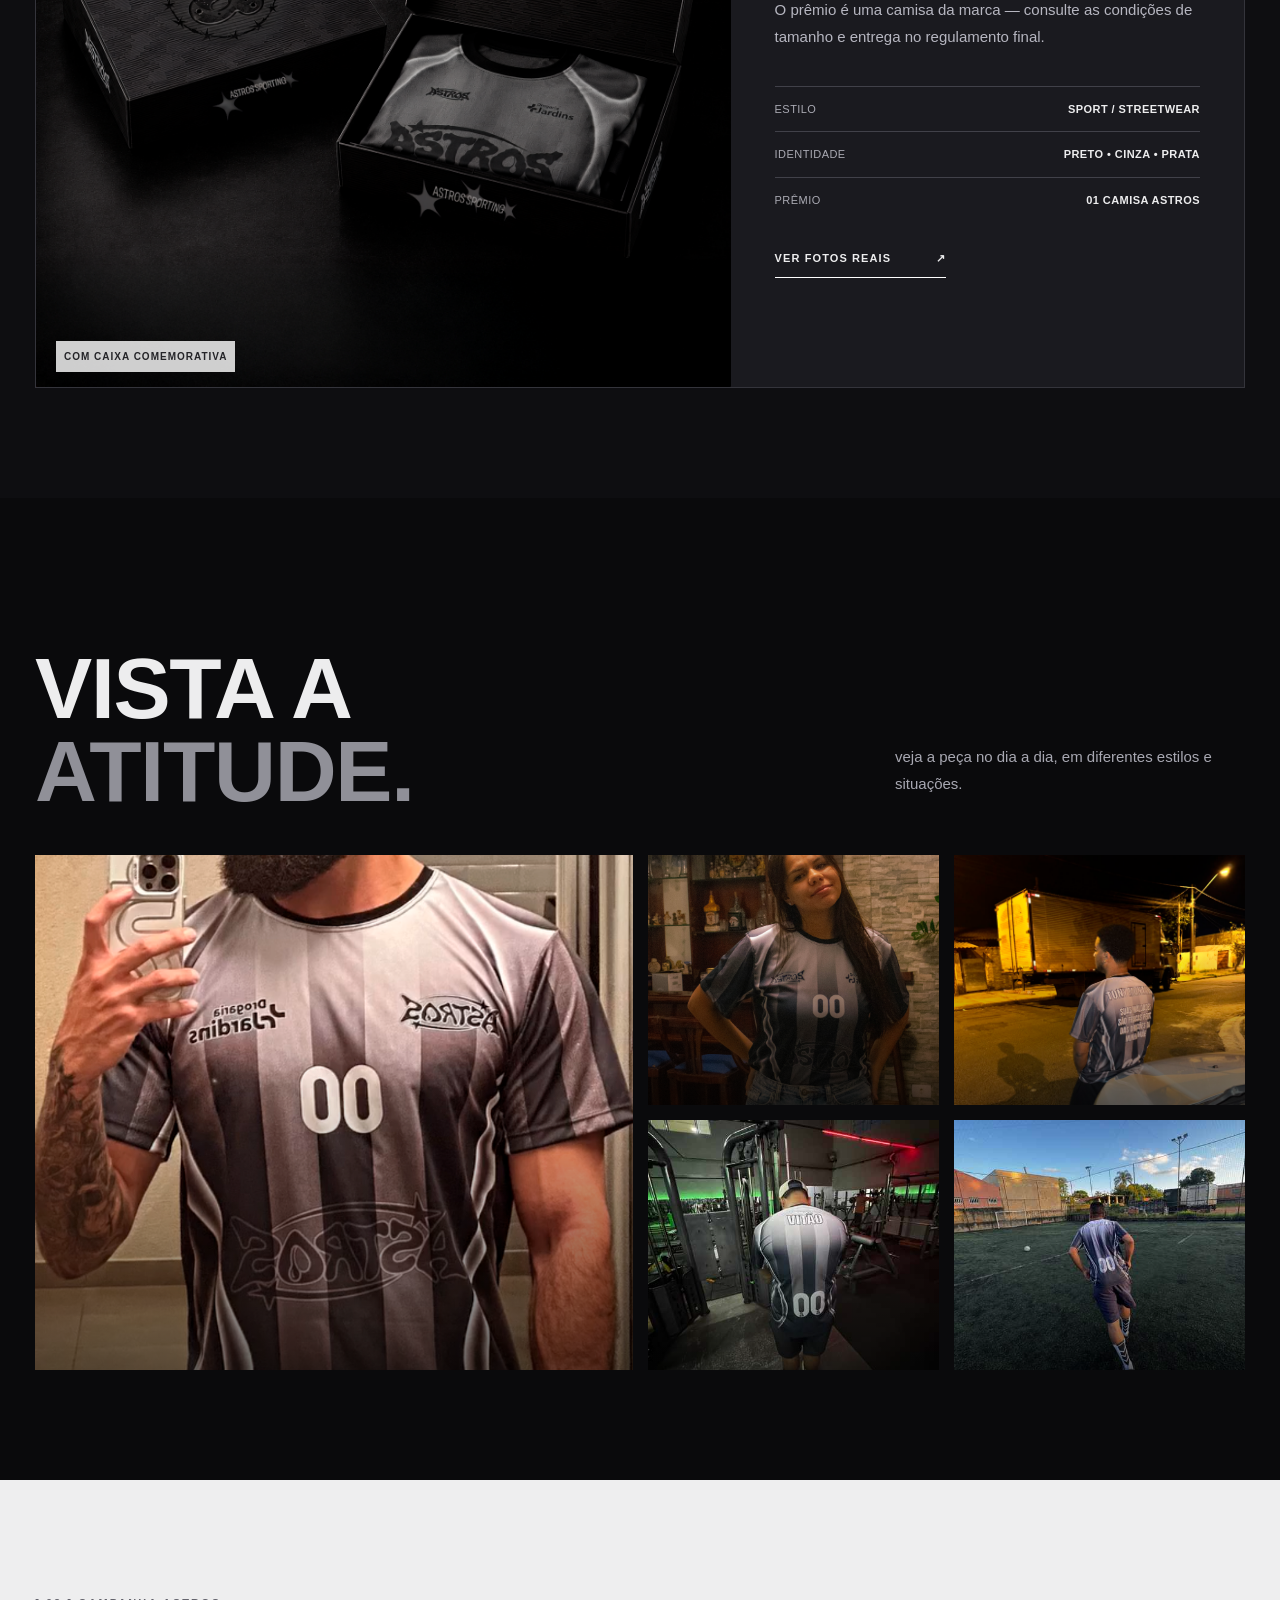
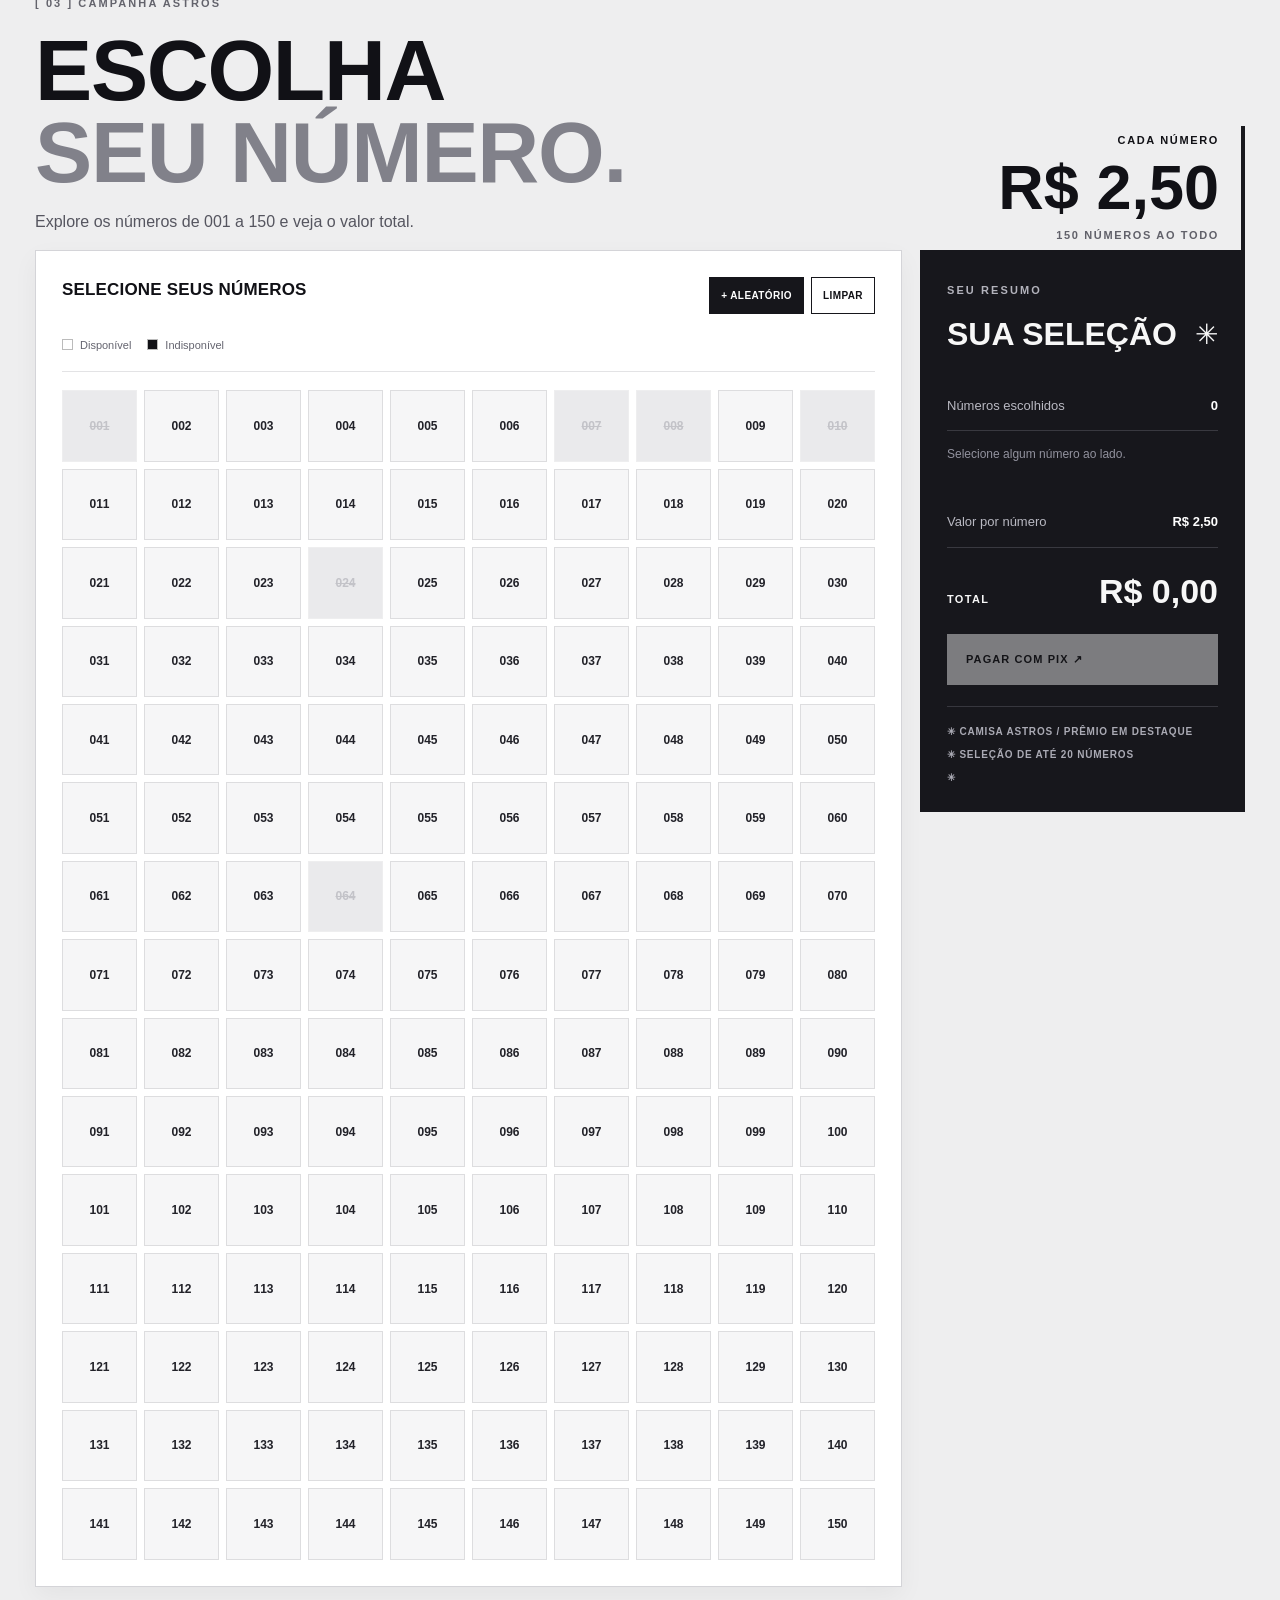
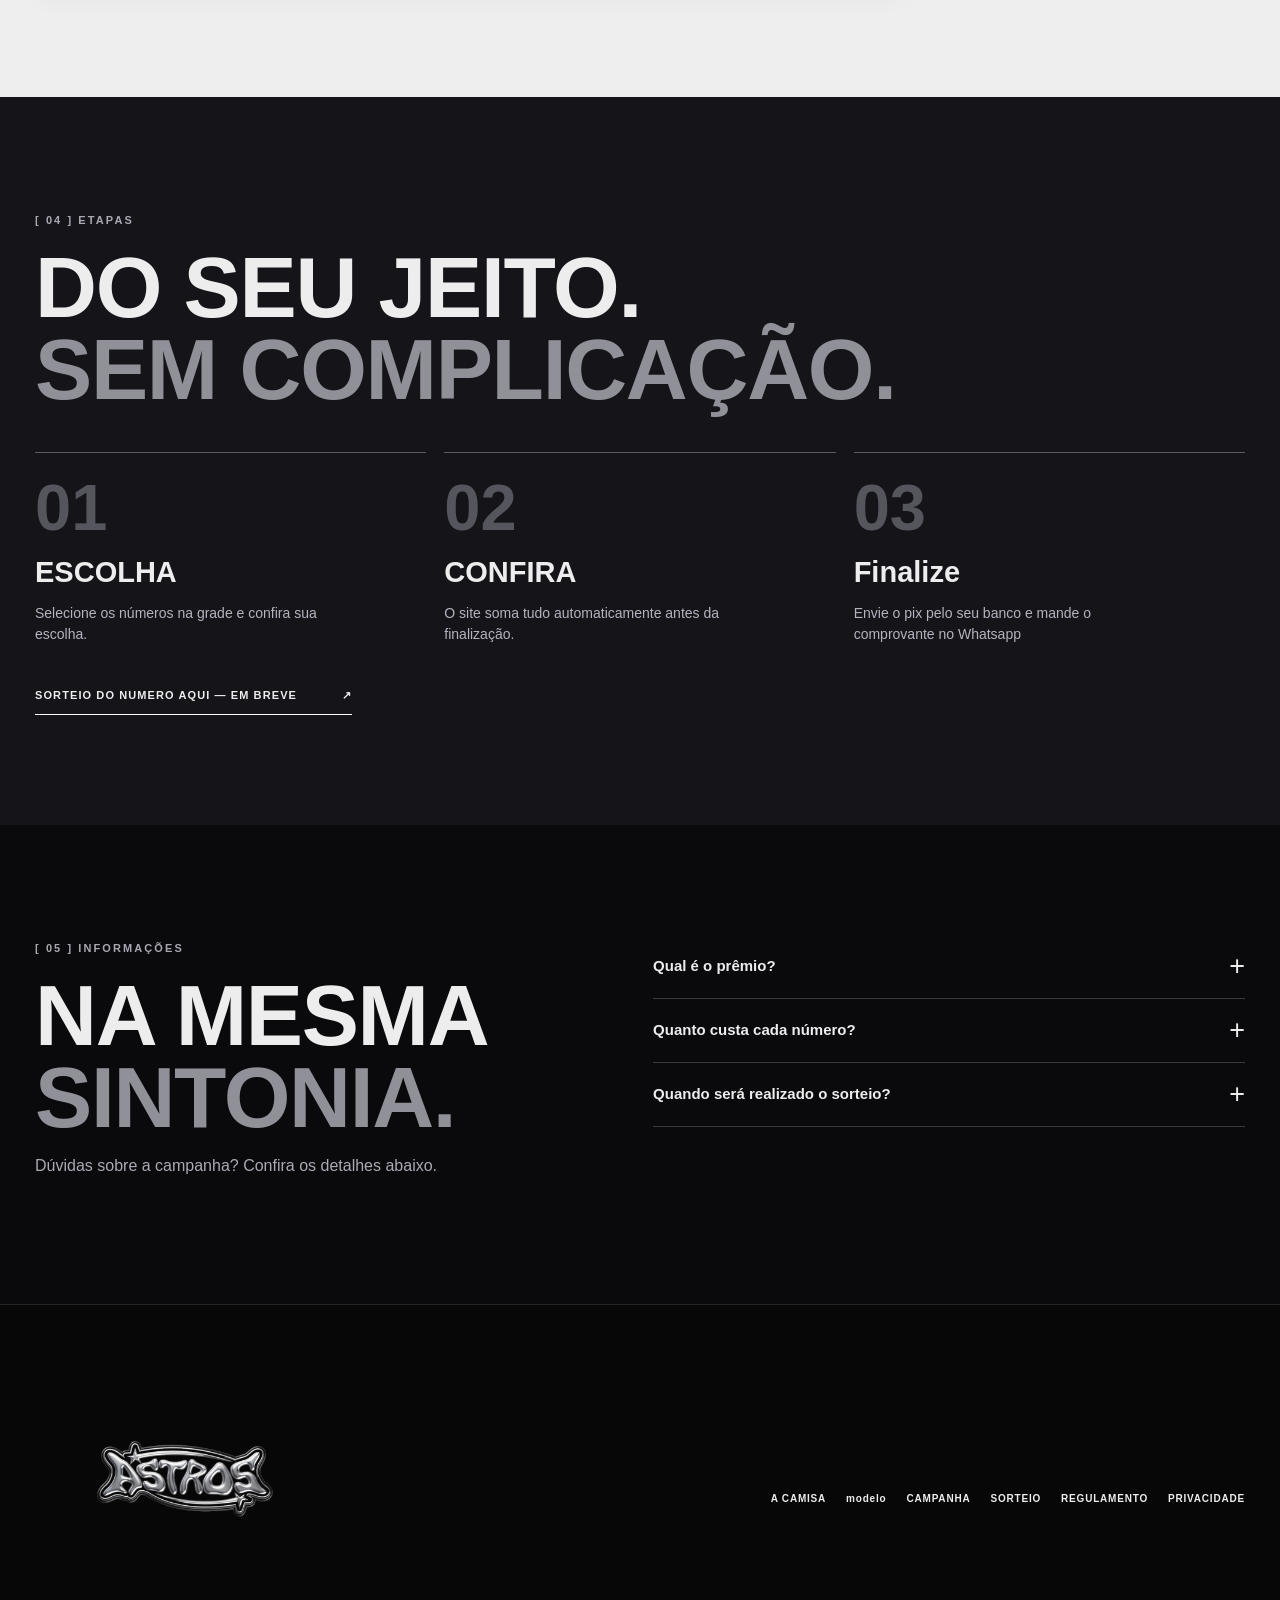
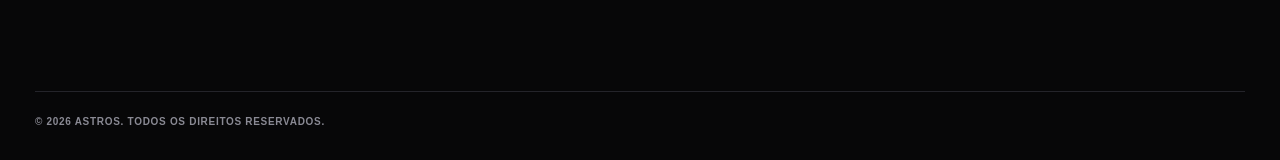
==== commit 4c3e7fa8: "Atualiza FAQ ASTROS: remove perguntas sobre Pix/autorizacao e direciona data do sorteio ao Instagram" ====
--- a/index.html
+++ b/index.html
@@ -17,7 +17,7 @@
     <link as="image" href="Street 2.png" rel="preload" />
     <link href="styles.css?v=20261111-logo2" rel="stylesheet" />
     <script defer src="checkout-config.js?v=recaptcha-v2-newkey-20261112"></script>
-    <script defer src="app.js?v=bloqueados-008-064-20261112"></script>
+    <script defer src="app.js?v=astros-ajustes-layout-20261112"></script>
     <script defer src="checkout-auto.js?v=recaptcha-v2-20261112"></script>
 </head>
 
@@ -201,17 +201,8 @@
                         <p>R$ 2,50. A campanha possui 150 números de 001 a 150.</p>
                     </details>
                     <details>
-                        <summary>O site já recebe Pix?</summary>
-                        <p>Não. O GitHub Pages é uma hospedagem estática: .</p>
-                    </details>
-                    <details>
                         <summary>Quando será realizado o sorteio?</summary>
-                        <p id="drawInfo">A data e o procedimento serão publicados com o regulamento antes da abertura
-                            para pagamentos.</p>
-                    </details>
-                    <details>
-                        <summary>Como é feita a autorização?</summary>
-                        <p id="legalInfo"></p>
+                        <p id="drawInfo">A data e o procedimento serão publicados no instagram @astrosltda</p>
                     </details>
                 </div>
             </div>
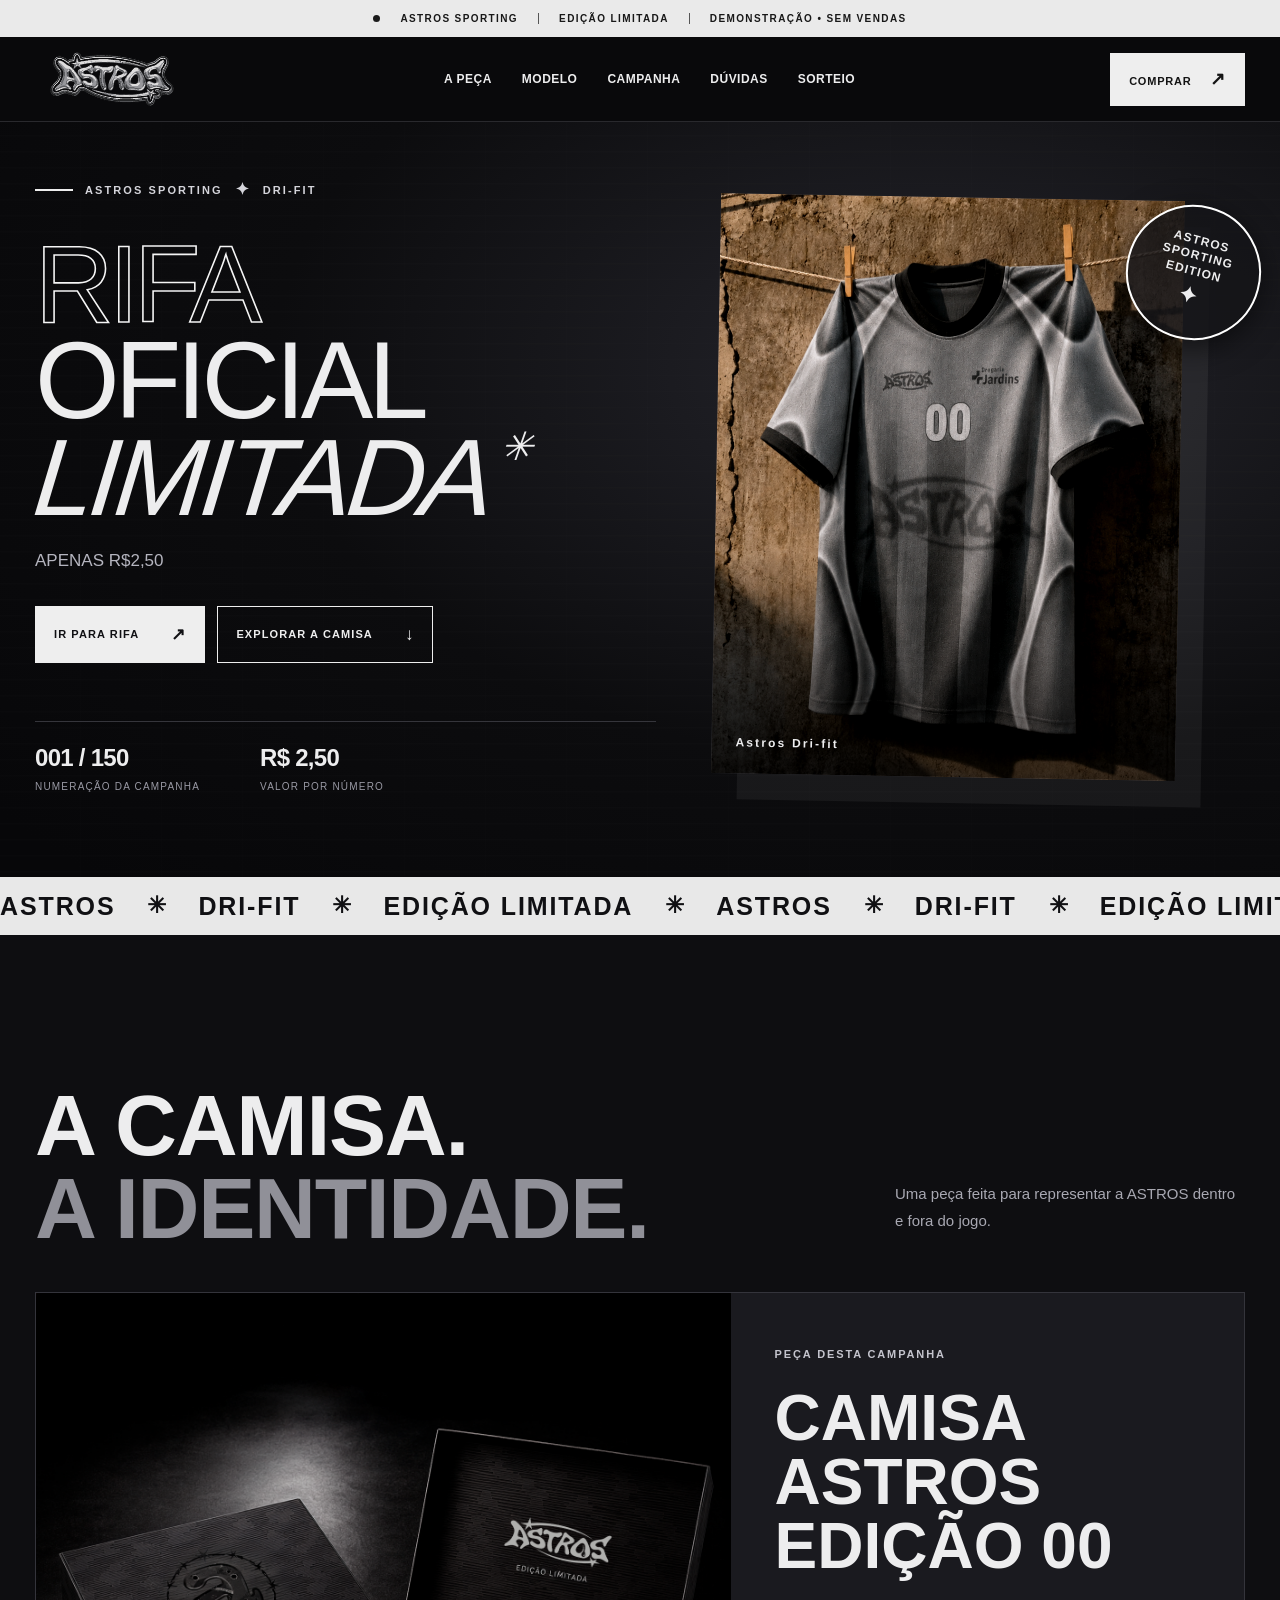
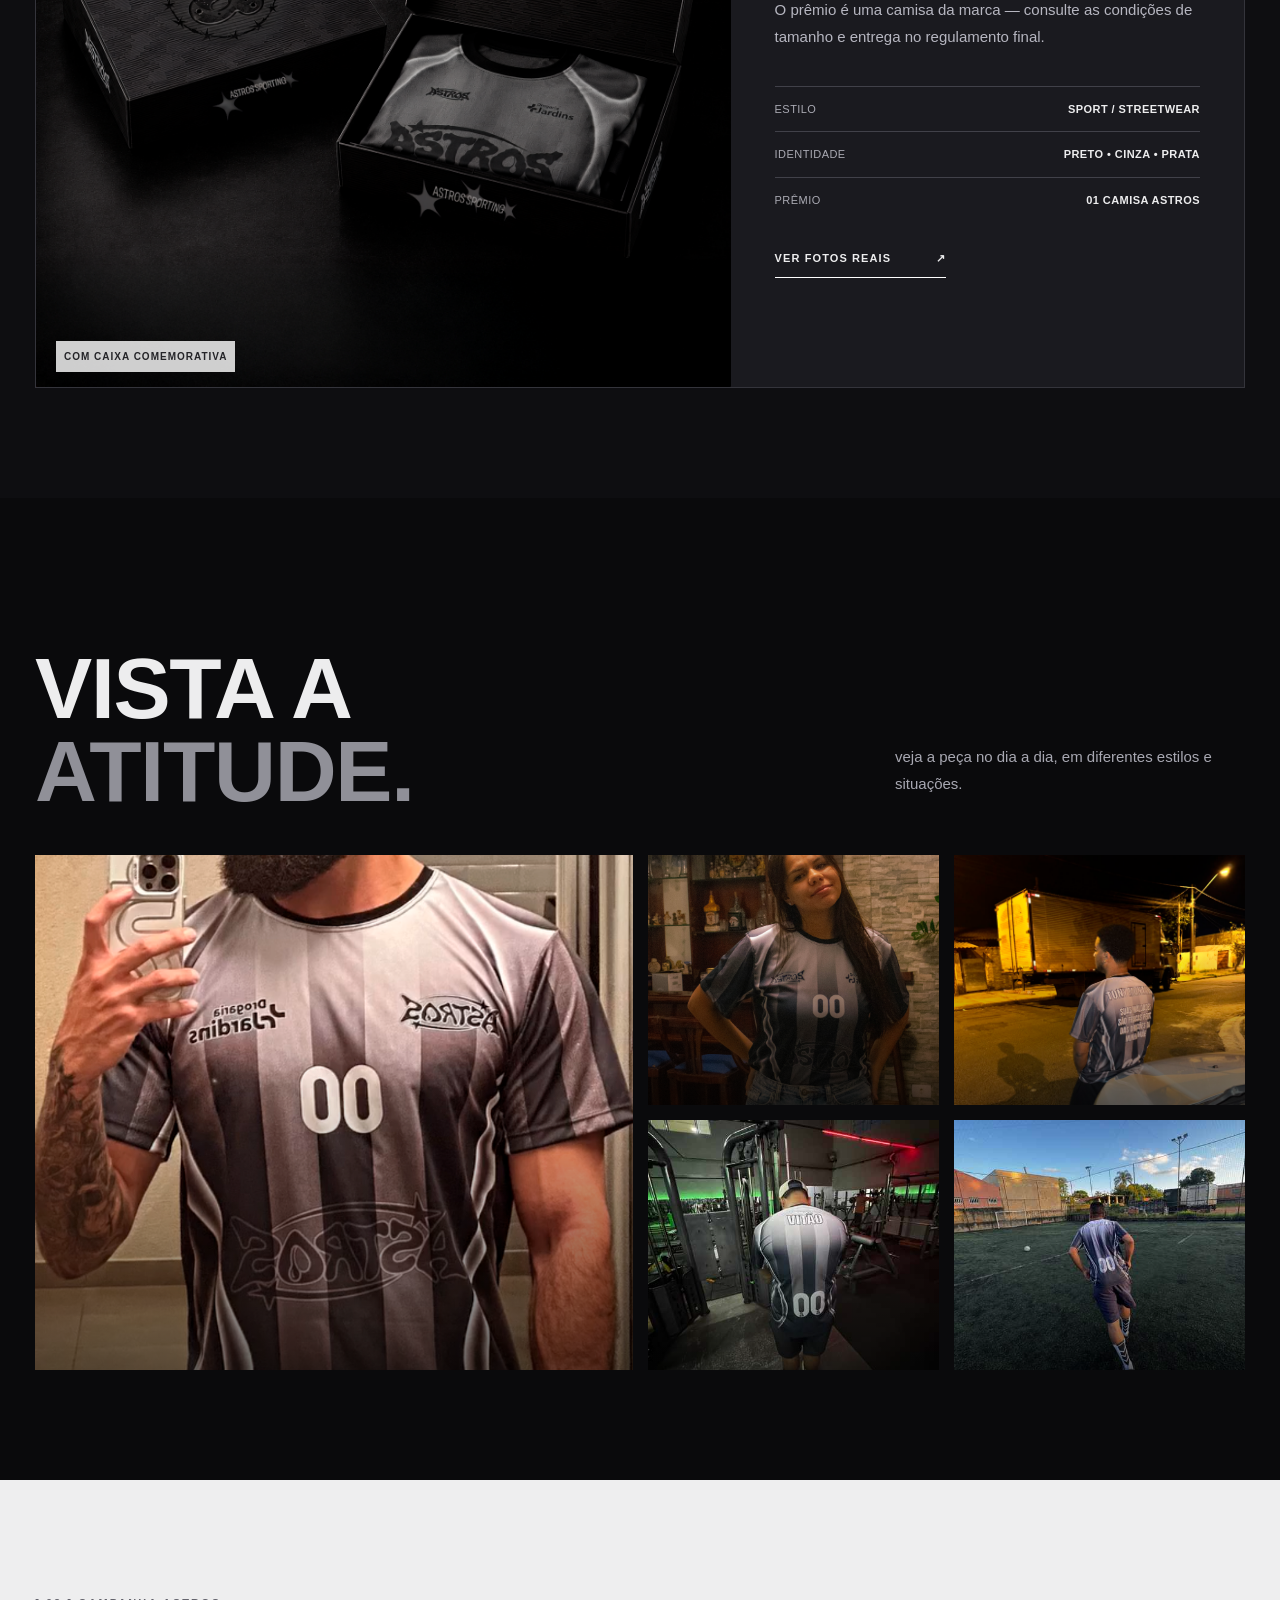
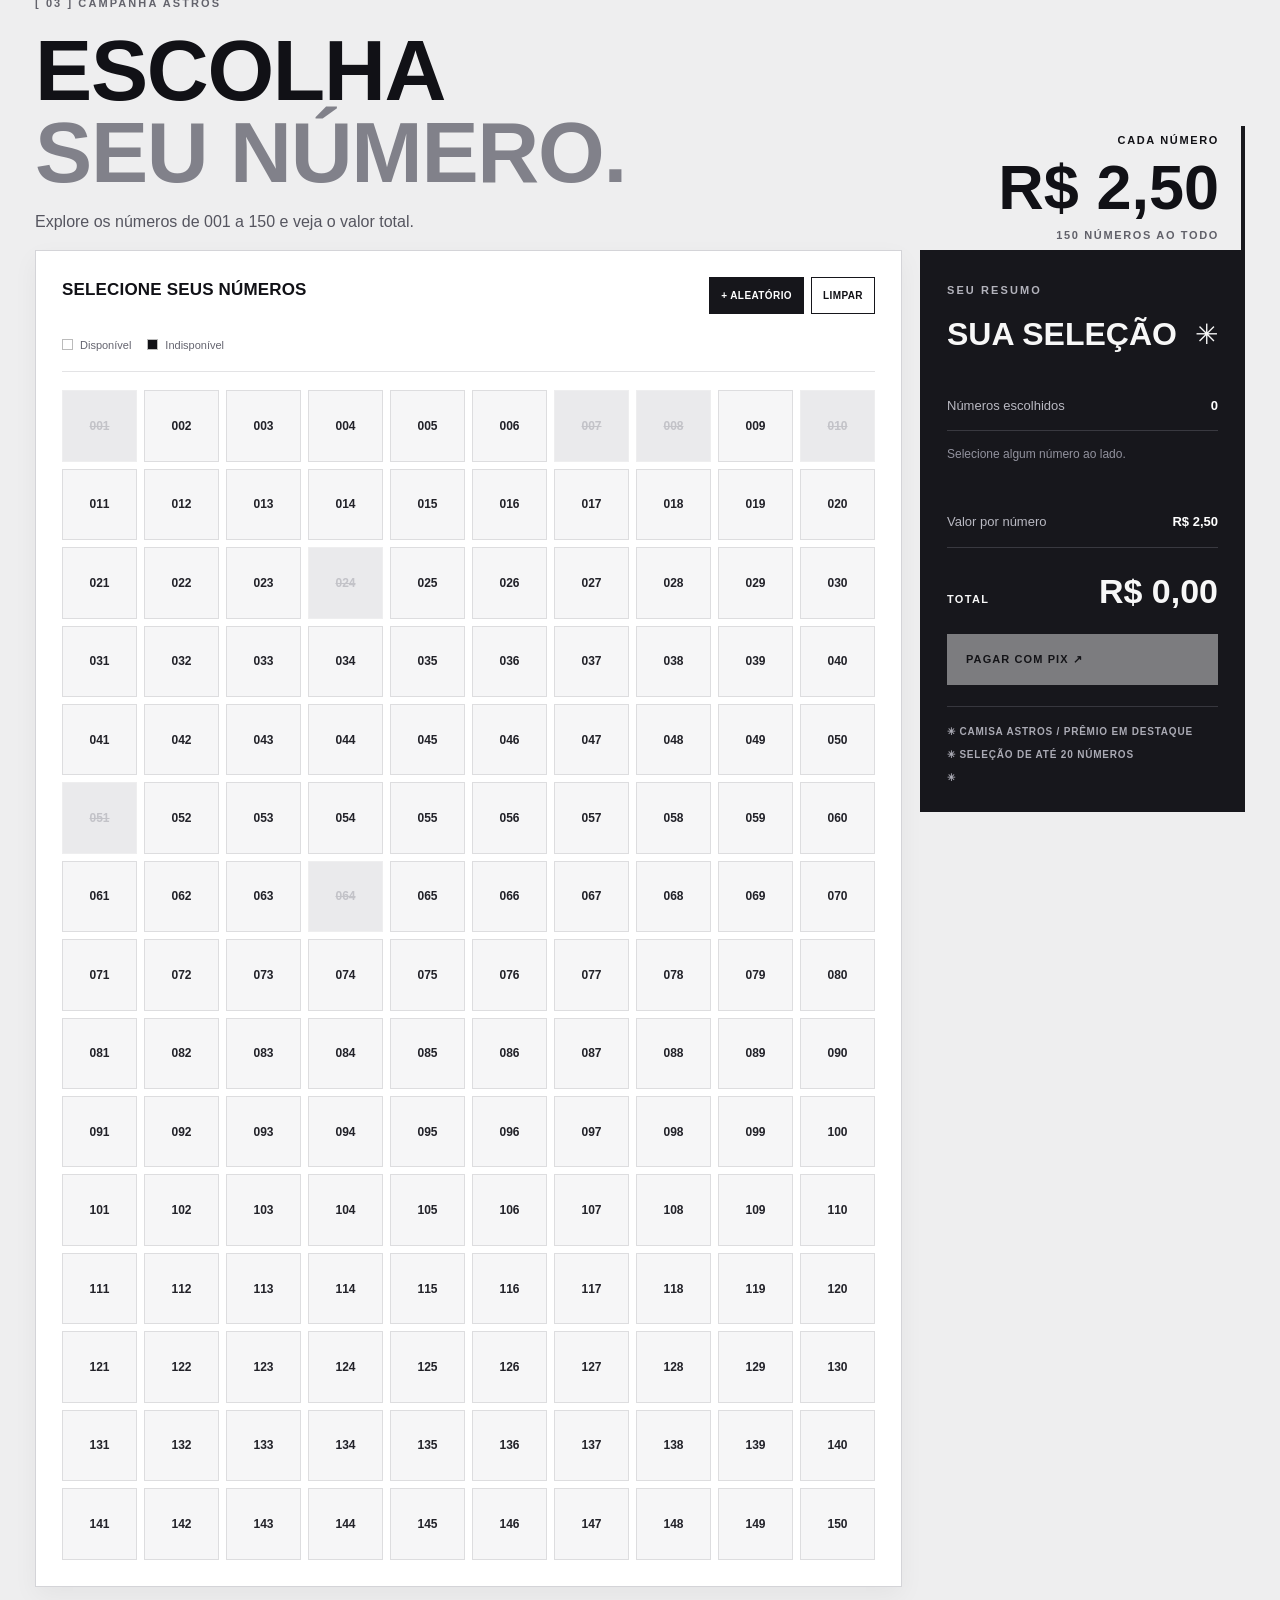
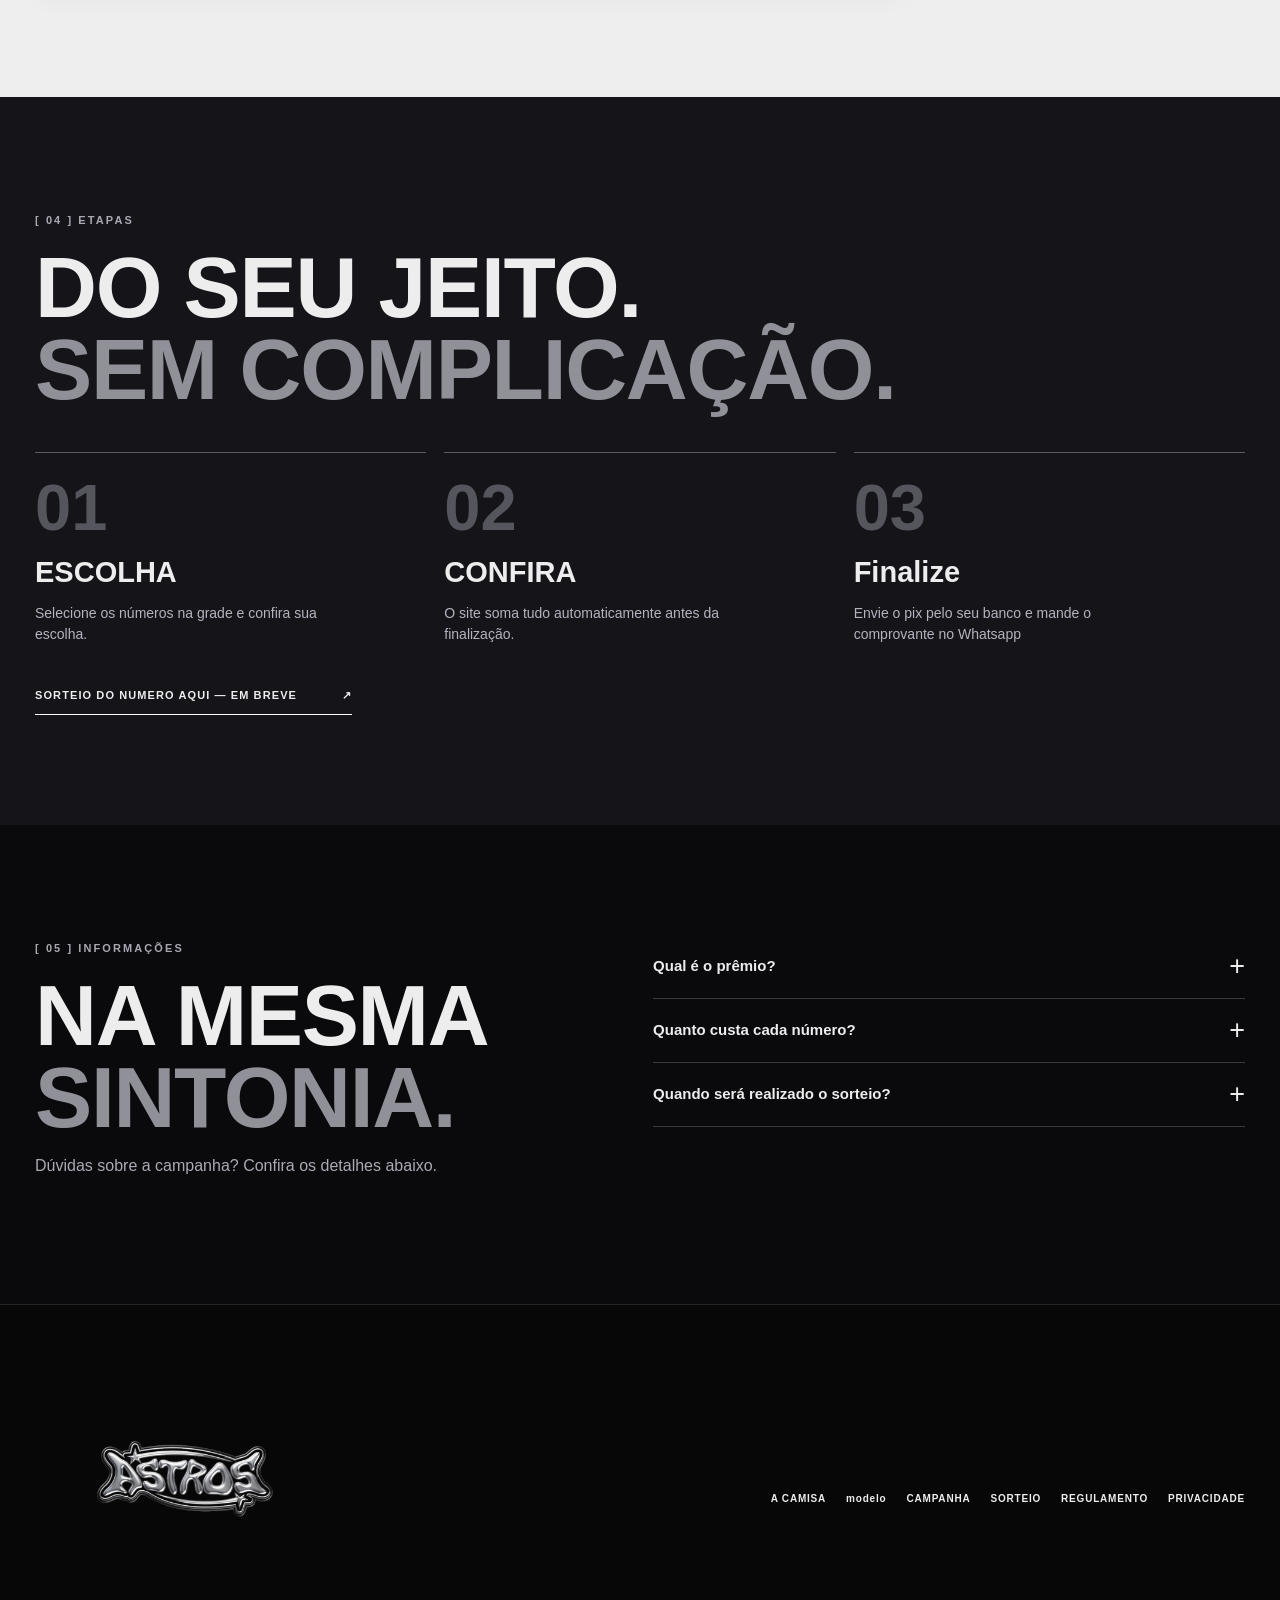
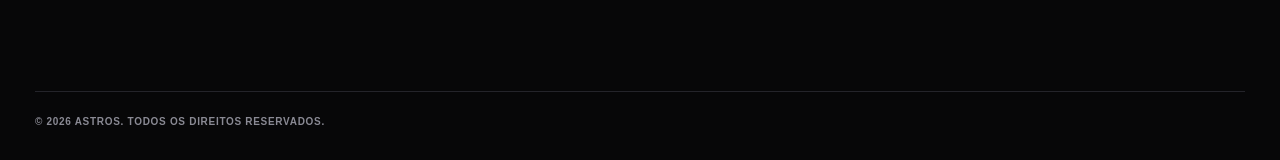
==== commit f70c2381: "Atualiza cache da grade apos bloqueio do numero 051" ====
--- a/index.html
+++ b/index.html
@@ -17,7 +17,7 @@
     <link as="image" href="Street 2.png" rel="preload" />
     <link href="styles.css?v=20261111-logo2" rel="stylesheet" />
     <script defer src="checkout-config.js?v=recaptcha-v2-newkey-20261112"></script>
-    <script defer src="app.js?v=astros-ajustes-layout-20261112"></script>
+    <script defer src="app.js?v=bloqueio-051-20261113"></script>
     <script defer src="checkout-auto.js?v=recaptcha-v2-20261112"></script>
 </head>
 
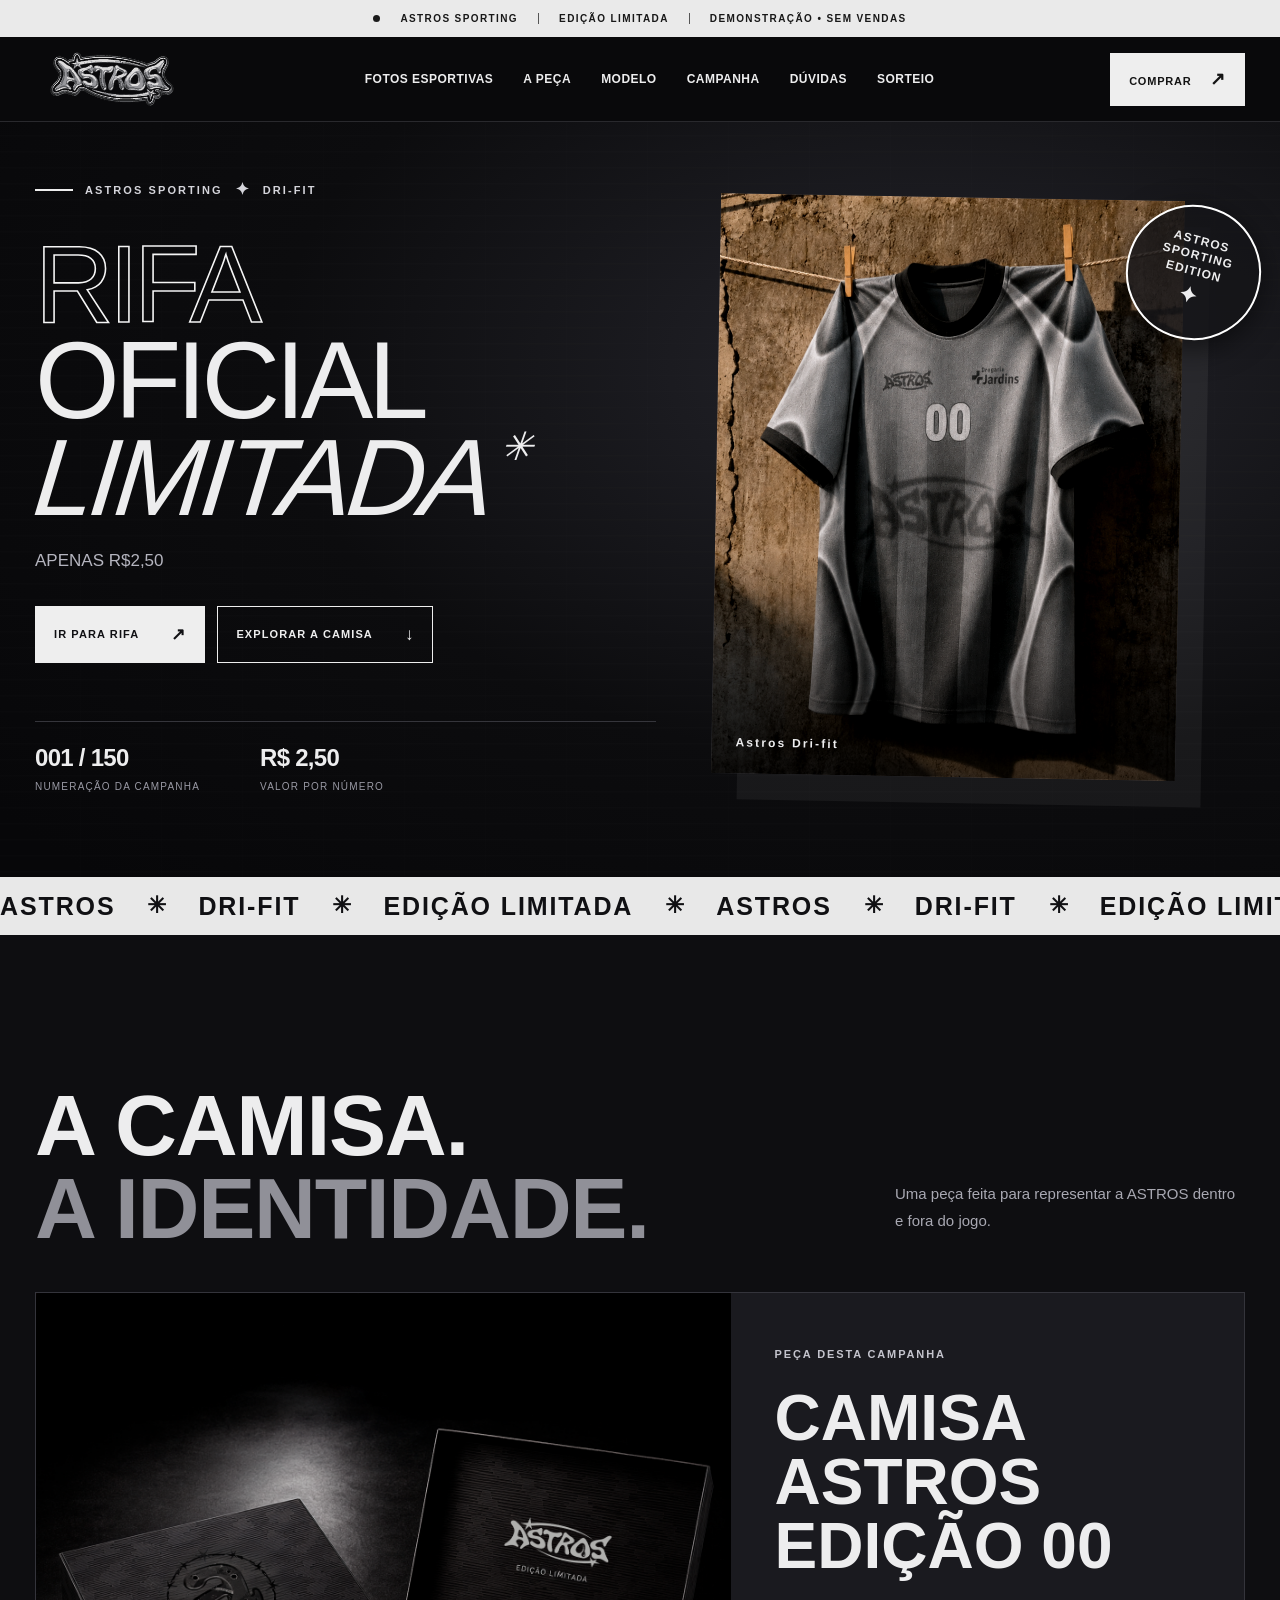
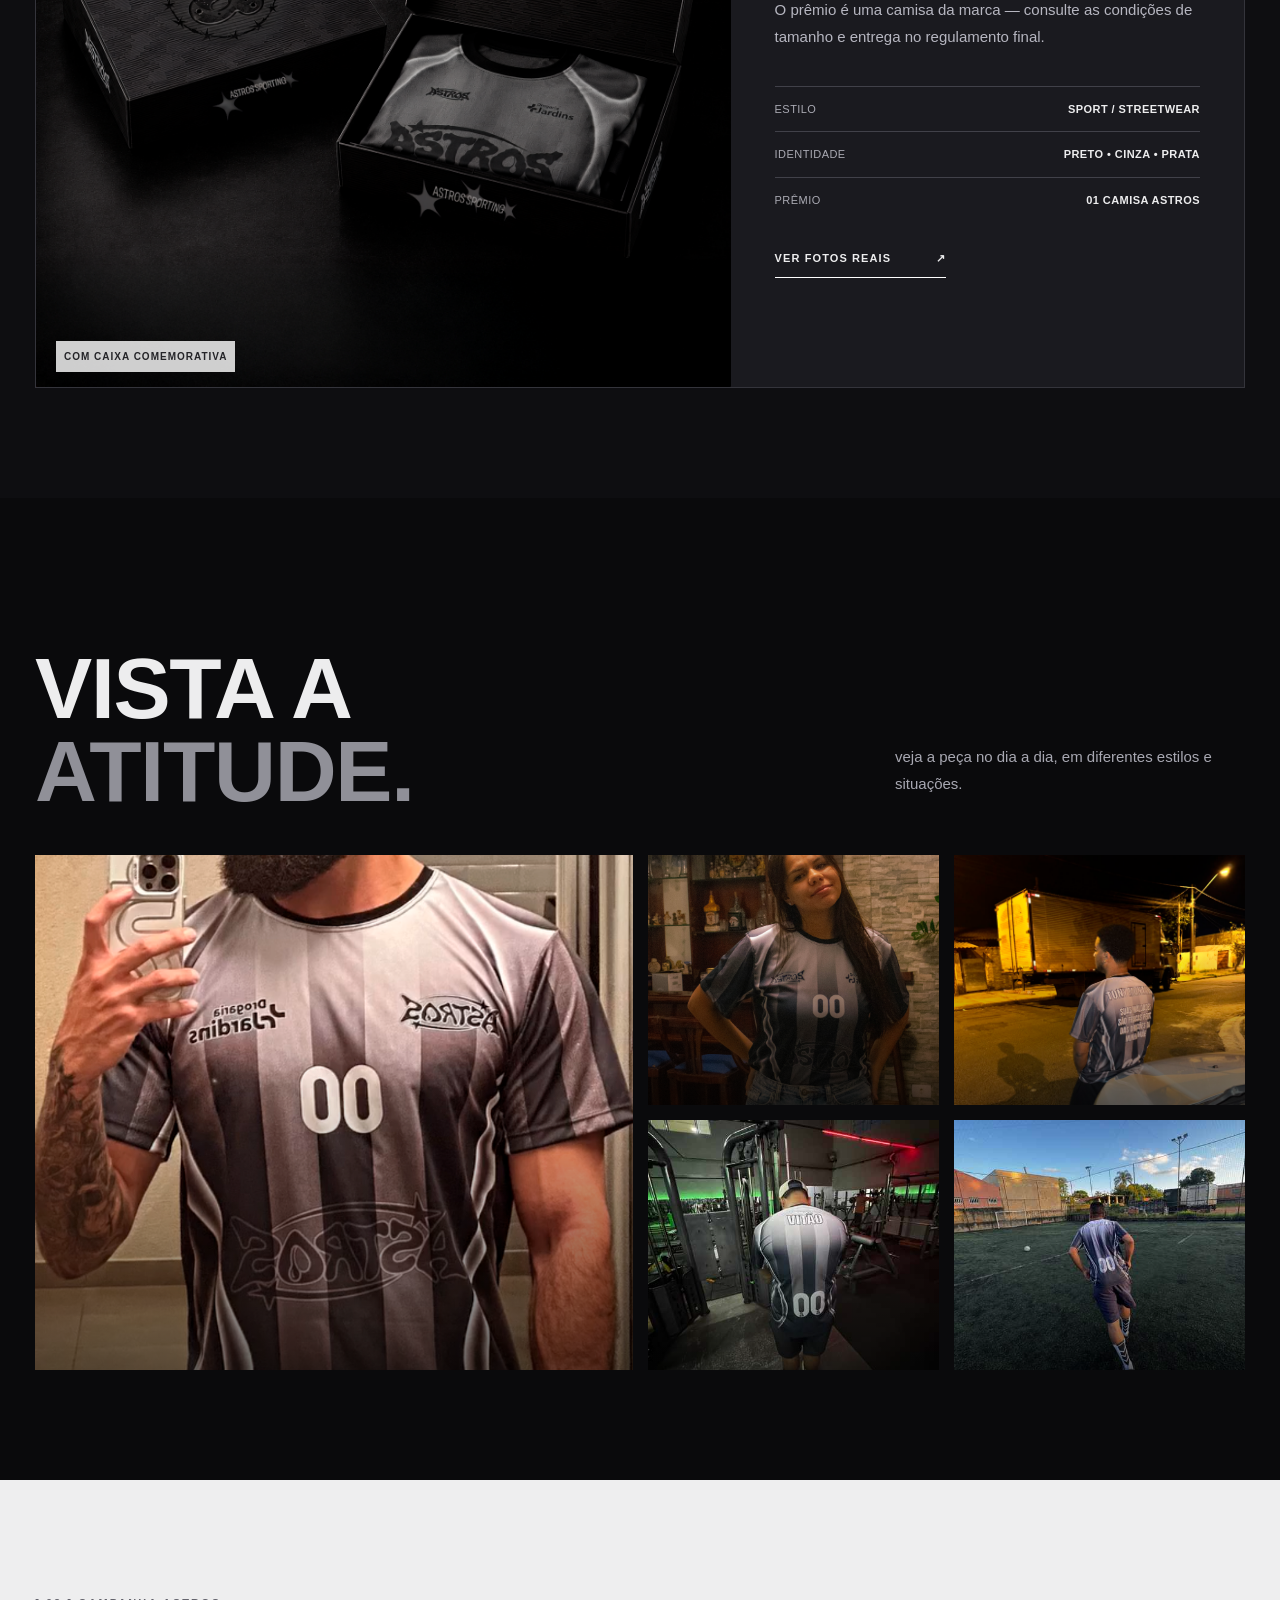
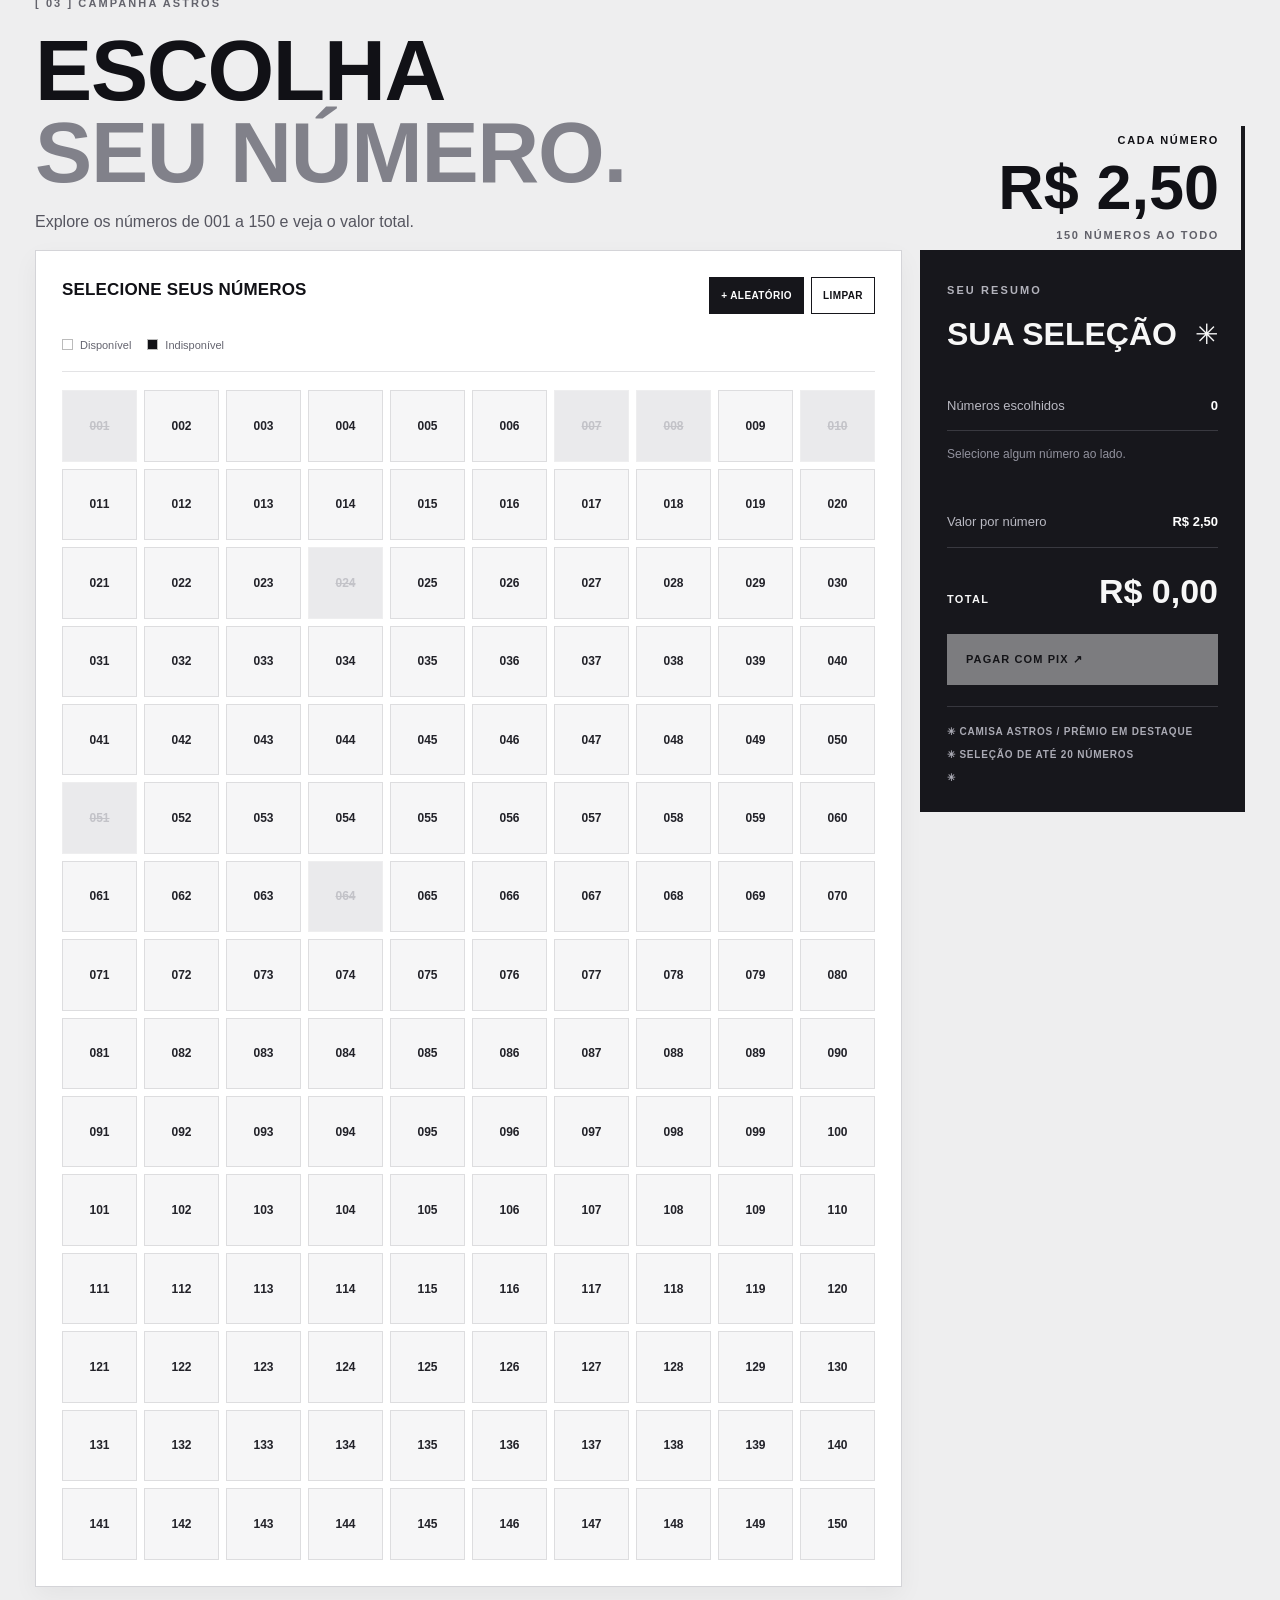
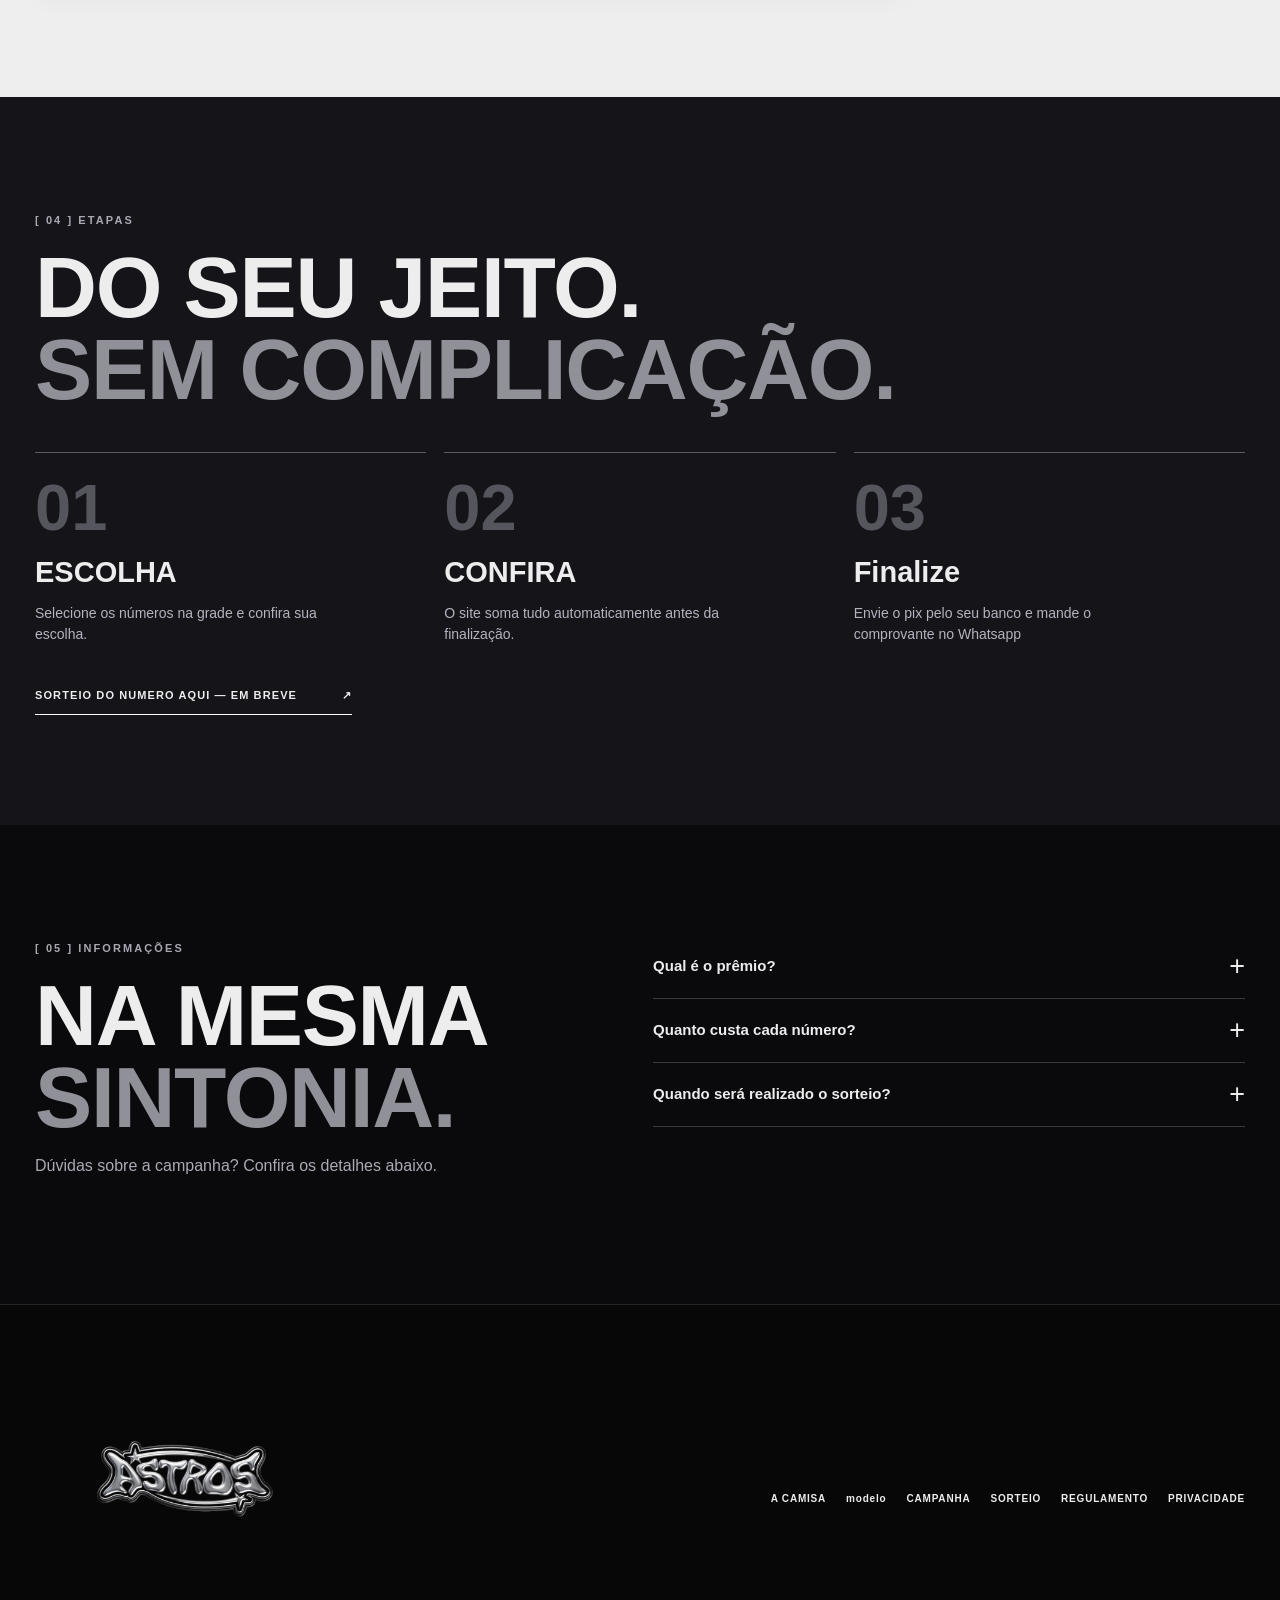
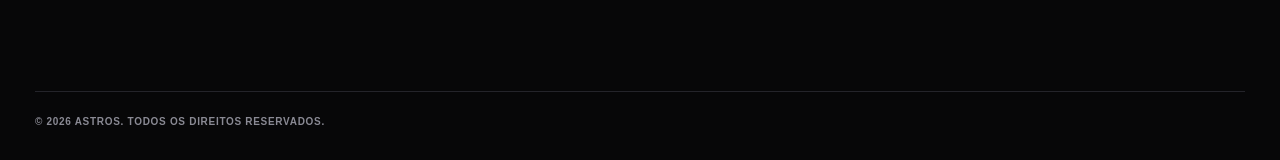
==== commit 596bd852: "Add sports photos navigation to ASTROS home" ====
--- a/index.html
+++ b/index.html
@@ -29,7 +29,7 @@
         <div class="shell header-inner">
             <a aria-label="ASTROS — início" class="brand" href="#inicio"><img alt="ASTROS"
                     src="images/logo-astros-header.svg?v=20261111-logo2" /></a>
-            <nav aria-label="Menu principal" class="nav"><a href="#colecao">A peça</a><a href="#modelo">modelo</a><a
+            <nav aria-label="Menu principal" class="nav"><a href="fotos.html">Fotos esportivas</a><a href="#colecao">A peça</a><a href="#modelo">modelo</a><a
                     href="#participar">Campanha</a><a href="#perguntas">Dúvidas</a><a href="sorteio.html">Sorteio</a></nav>
             <a class="nav-action" href="#participar">COMPRAR <span aria-hidden="true">↗</span></a>
         </div>
